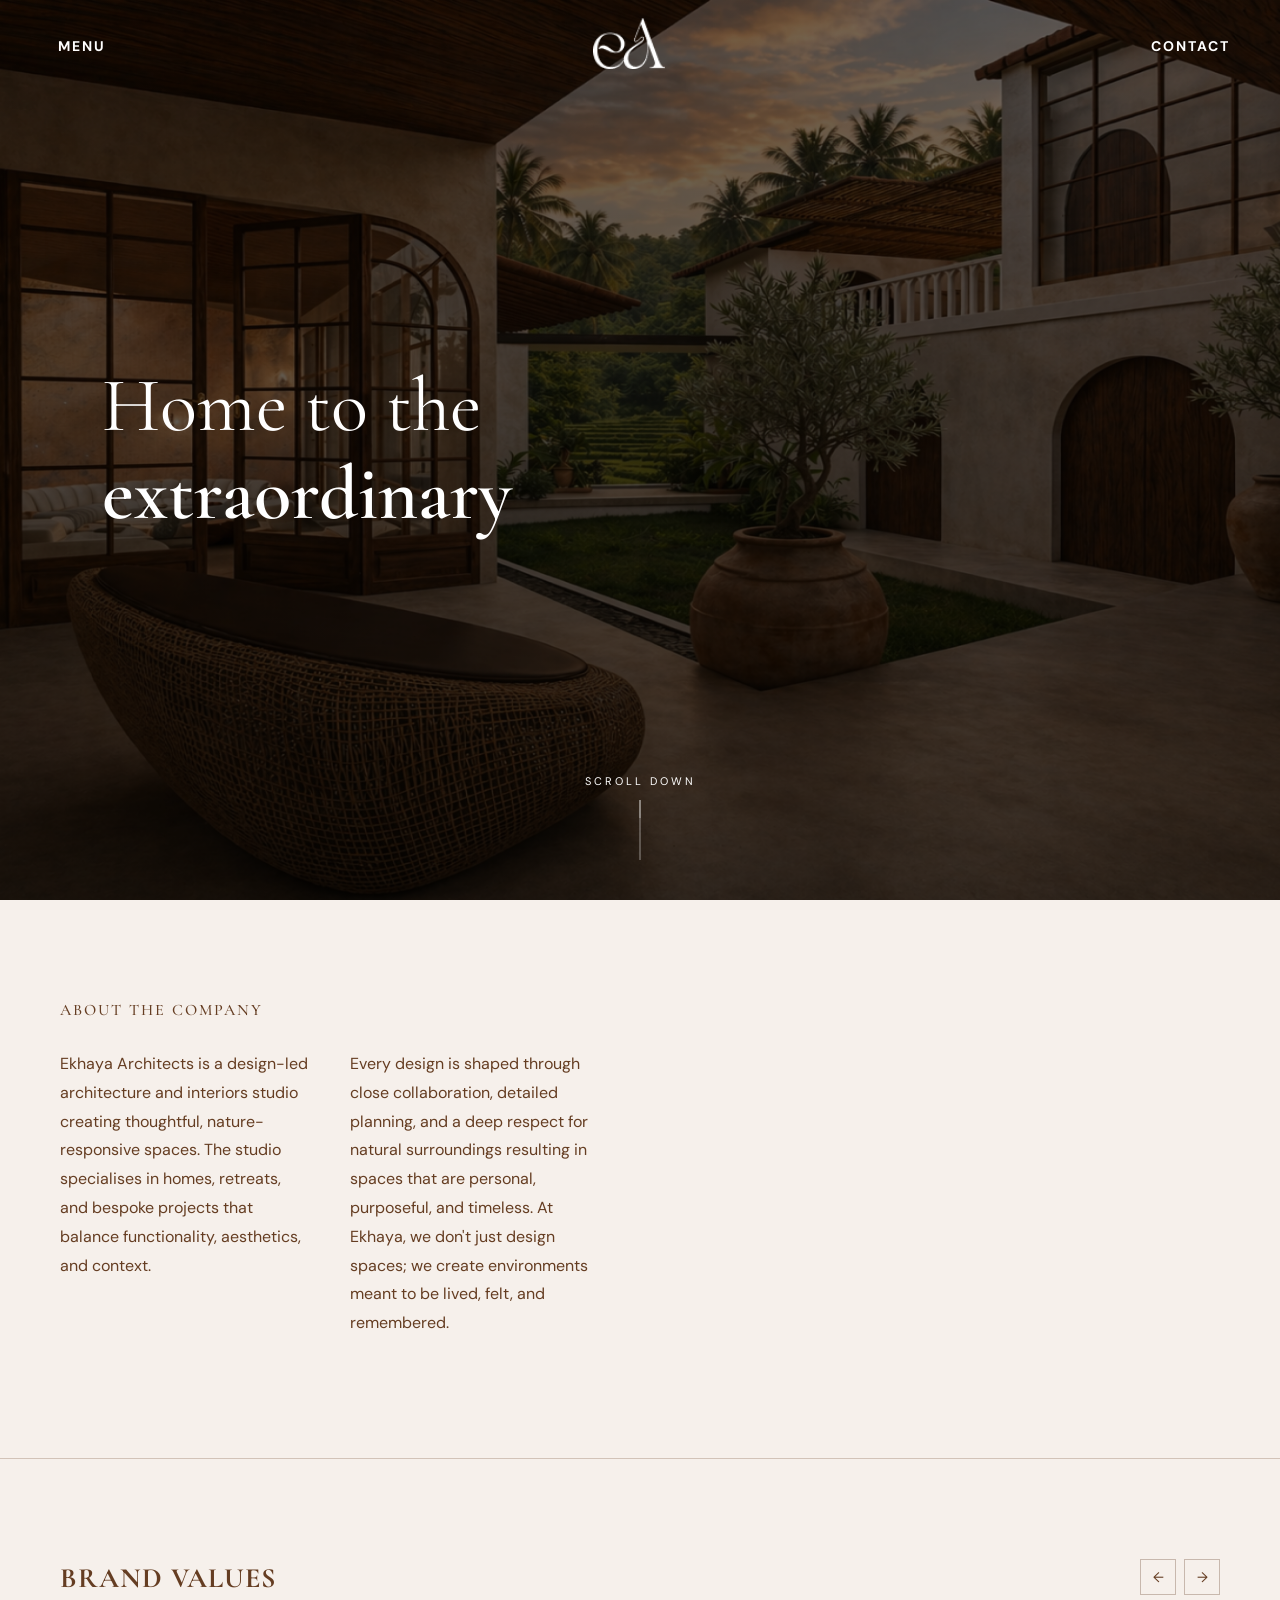
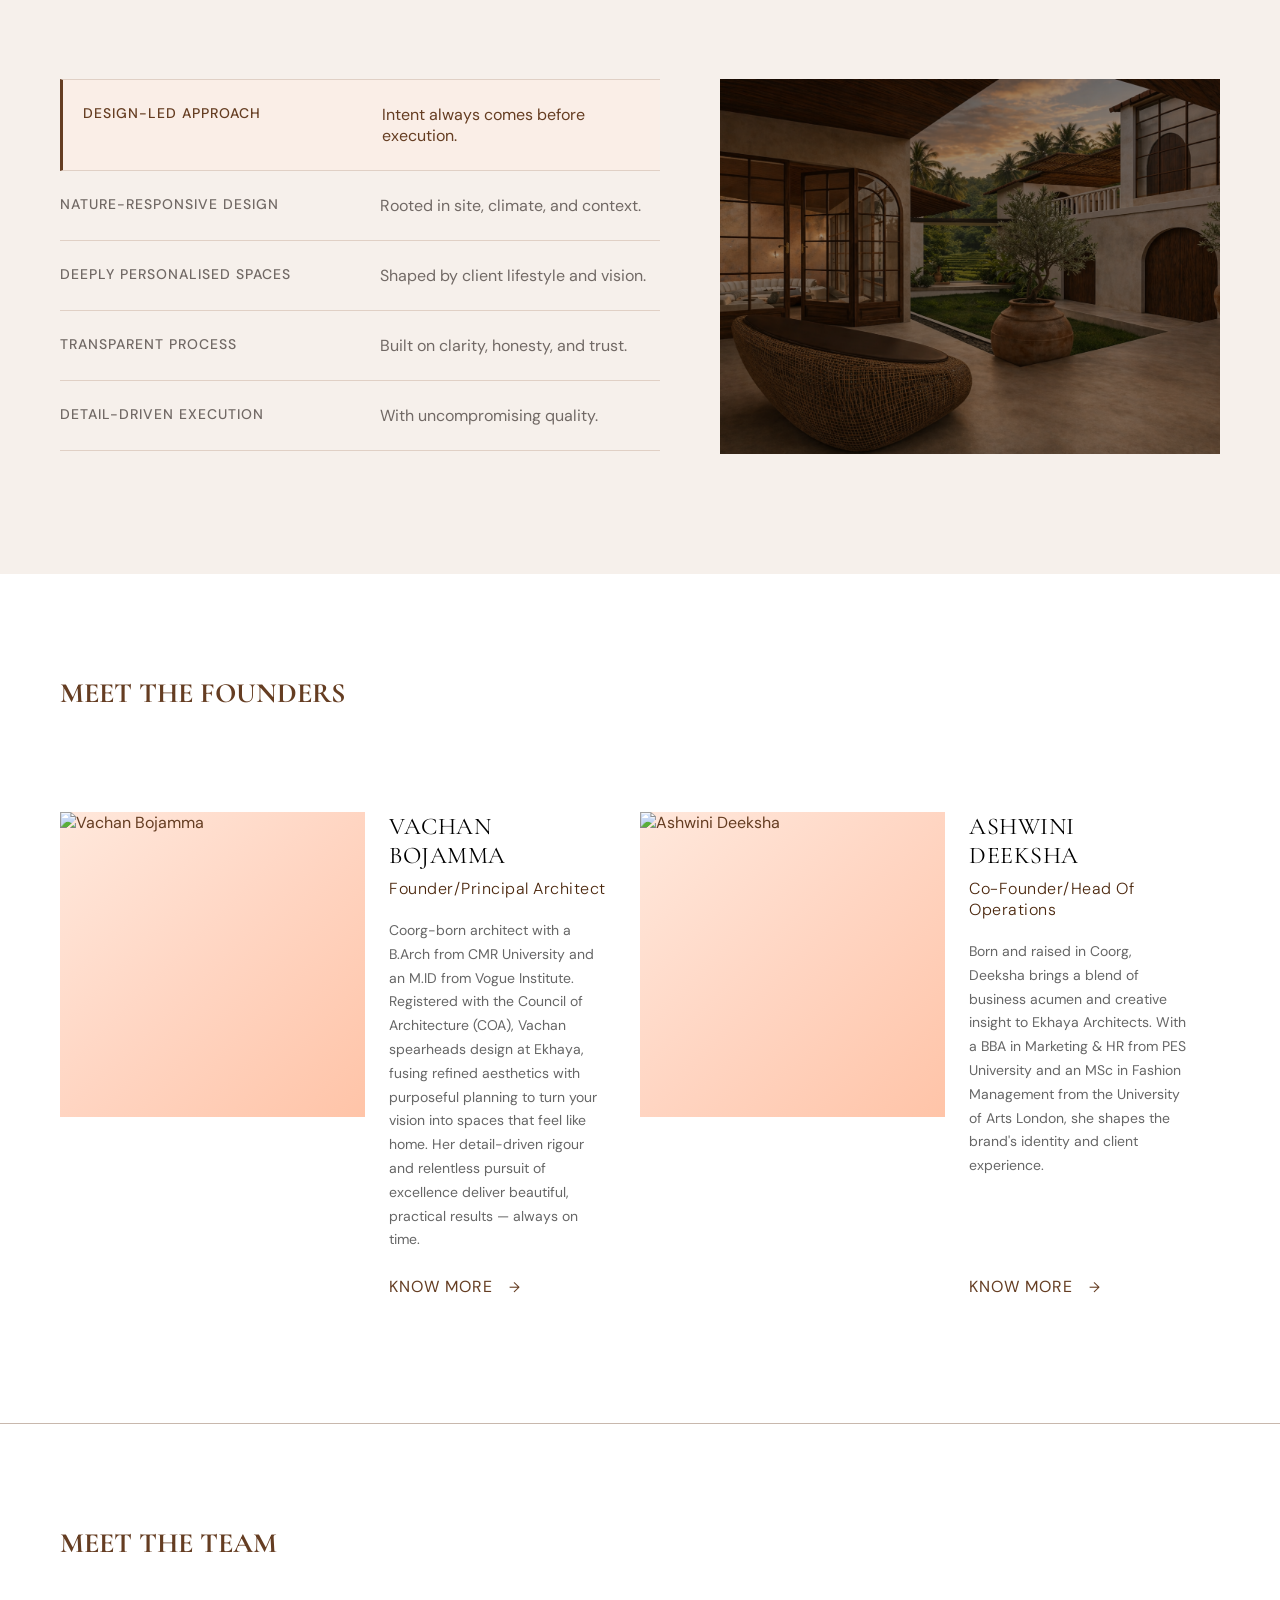
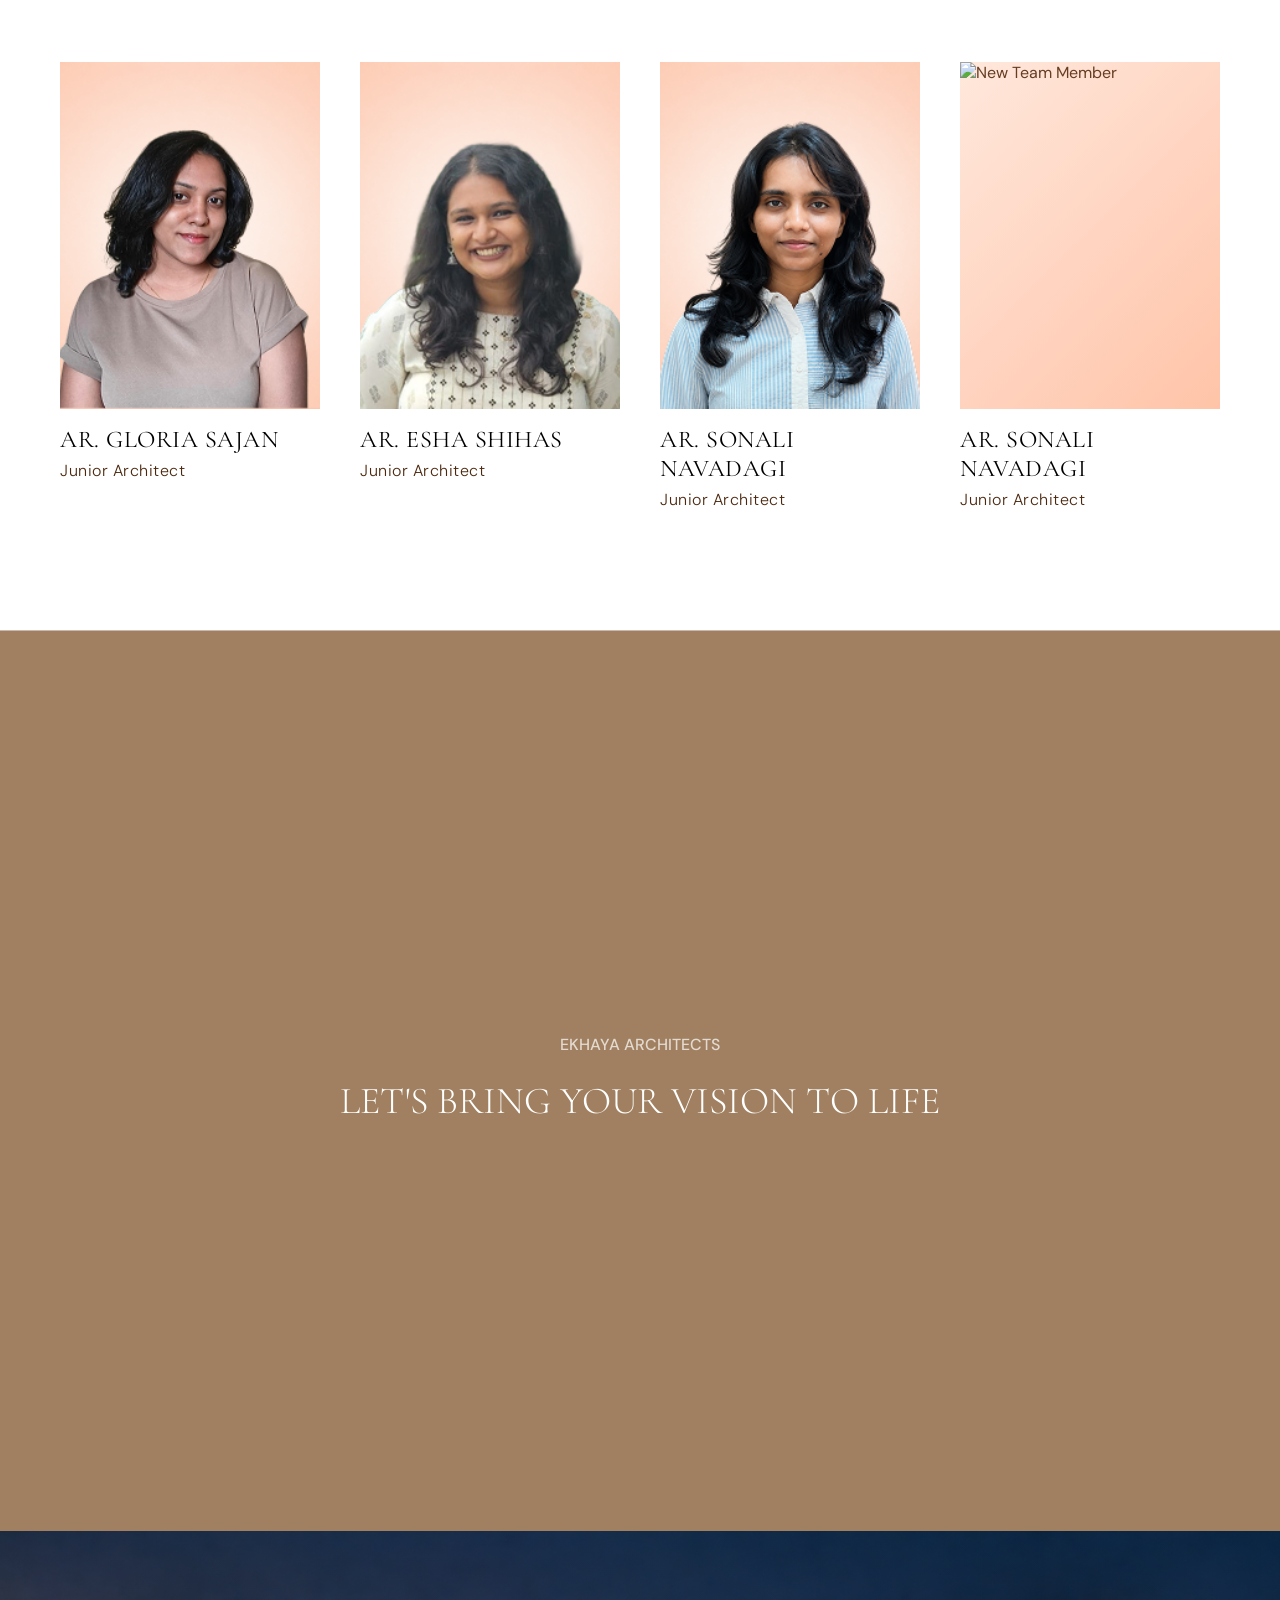
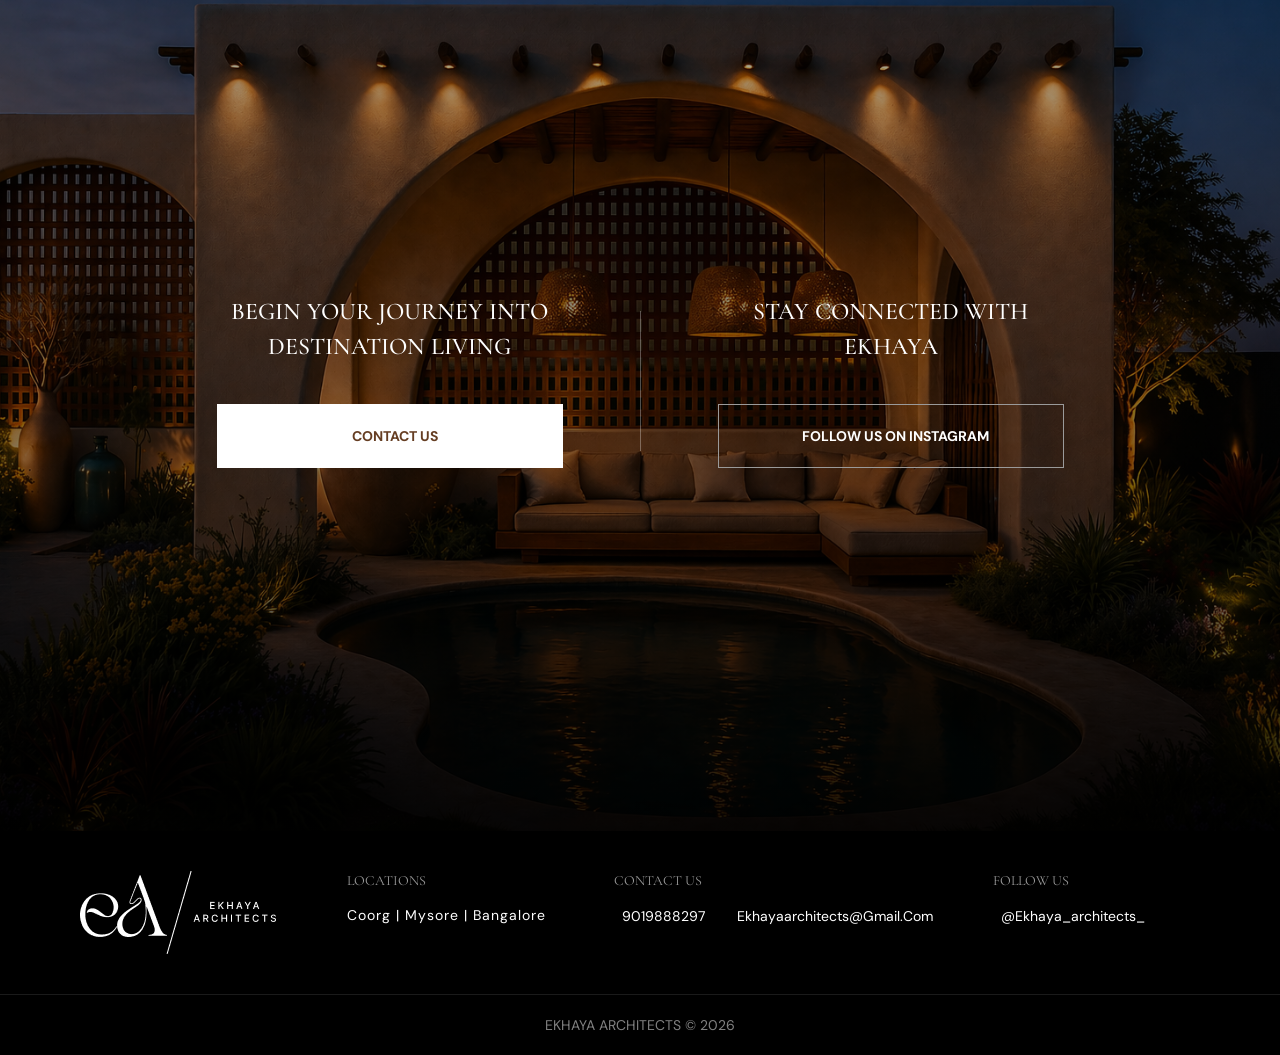
==== about.html @ 720be9b8 "QA fixes" ====
<!DOCTYPE html>
<html lang="en">
<head>
    <meta charset="UTF-8">
    <meta name="viewport" content="width=device-width, initial-scale=1.0">
    <title>About - Ekhaya Architects</title>
    <link rel="icon" type="image/x-icon" href="./images/favicon.ico">
    <link rel="stylesheet" href="./css/style.css">
    <link rel="stylesheet" href="./css/about.css">
    <link href="https://fonts.googleapis.com/css2?family=Cormorant+Garamond:wght@300;400;500;600&family=Inter:wght@300;400;500&display=swap" rel="stylesheet">
    <link rel="stylesheet" href="https://cdn.jsdelivr.net/npm/@phosphor-icons/web@2.1.1/src/light/style.css"/>
    <link rel="stylesheet" type="text/css" href="https://cdn.jsdelivr.net/npm/@phosphor-icons/web@2.1.1/src/regular/style.css"/>
    <link rel="stylesheet" type="text/css" href="https://cdn.jsdelivr.net/npm/@phosphor-icons/web@2.1.1/src/fill/style.css"/>
    <script src="https://cdnjs.cloudflare.com/ajax/libs/gsap/3.12.5/gsap.min.js"></script>
    <script src="https://cdnjs.cloudflare.com/ajax/libs/gsap/3.12.5/ScrollTrigger.min.js"></script>
</head>
<body>

    <!-- Navbar -->
    <header class="navbar">
        <button type="button" class="menu-btn">
            <i class="ph ph-list"></i>
            MENU
        </button>
        <a href="./index.html">
        <img src="./images/Logosmall.png" alt="Ekhaya Architects" class="logo" id="navbarLogo">
        </a>
        <button type="button" class="contact-btn">
            <i class="ph ph-envelope-simple contact-icon"></i>
            <span class="contact-text">CONTACT</span>
        </button>
    </header>

    <!-- Menu panel -->
    <aside class="panel panel--menu" id="menuPanel">
        <button type="button" class="panel-close" aria-label="Close menu"><i class="ph ph-x"></i></button>
        <nav>
            <a href="index.html">Home</a>
            <a href="about.html">About</a>
                        <!-- <a href="projects.html">Projects</a> -->
            <a href="services.html">Services</a> 
            <!-- <a href="index.html#contact">Contact</a> -->
        </nav>
        <div class="menu-footer">
            <p class="menu-social">FOLLOW US ON INSTAGRAM @Ekhaya_architects_</p>
            <p class="menu-tagline">Design That Defines</p>
        </div>
    </aside>
    <!-- Section 1: Hero -->
    <section id="hero" class="hero">
        <img src="./images/bg.png" alt="" class="hero-image">
        <div class="overlay"></div>
        <div class="hero-content">
            <h1 class="hero-title">Home to the </h1>
            <p class="hero-title" style="font-weight: 600;">extraordinary</p>
        </div>
        <div class="scroll-down">
            <span>SCROLL DOWN</span> 
            <div class="scroll-line"></div>
        </div>
    </section>

    <!-- Section 4: About the Company --> 
    <section class="about-company-section">
        <div class="about-company-container">
            <div class="about-company-text">
                <span class="about-company-label">ABOUT THE COMPANY</span>
                <div class="about-company-columns">
                    <p>Ekhaya Architects is a design-led architecture and interiors studio creating thoughtful, nature-responsive spaces. The studio specialises in homes, retreats, and bespoke projects that balance functionality, aesthetics, and context.</p>
                    <p>Every design is shaped through close collaboration, detailed planning, and a deep respect for natural surroundings resulting in spaces that are personal, purposeful, and timeless. At Ekhaya, we don't just design spaces; we create environments meant to be lived, felt, and remembered.</p>
                </div>
            </div>
            <div class="about-company-video">
                <video autoplay loop muted playsinline>
                    <source src="./images/EA WORK DAY.mp4" type="video/mp4">
                </video>
            </div>
        </div>
    </section>
    <!-- Section 2: Brand Values -->
    <section class="brand-values-section">
        <div class="brand-values-container">
            <div class="brand-values-header">
            <h2 class="brand-values-title">
                BRAND VALUES
            </h2>
                <div class="values-nav-arrows">
                    <button class="values-prev" aria-label="Previous value">&#8592;</button>
                    <button class="values-next" aria-label="Next value">&#8594;</button>
                </div>
            </div>
            <div class="brand-values-content">
                <div class="values-list">
                    <div class="value-item active" data-index="0">
                        <span class="value-name">DESIGN-LED APPROACH</span>
                        <span class="value-desc">Intent always comes before execution.</span>
                    </div>
                    <div class="value-item" data-index="1">
                        <span class="value-name">NATURE-RESPONSIVE DESIGN</span>
                        <span class="value-desc">Rooted in site, climate, and context.</span>
                    </div>
                    <div class="value-item" data-index="2">
                        <span class="value-name">DEEPLY PERSONALISED SPACES</span>
                        <span class="value-desc">Shaped by client lifestyle and vision.</span>
                    </div>
                    <div class="value-item" data-index="3">
                        <span class="value-name">TRANSPARENT PROCESS</span>
                        <span class="value-desc">Built on clarity, honesty, and trust.</span>
                    </div>
                    <div class="value-item" data-index="4">
                        <span class="value-name">DETAIL-DRIVEN EXECUTION</span>
                        <span class="value-desc">With uncompromising quality.</span>
                    </div>
                </div>
                <div class="values-image">
                    <img src="./images/bg.png" alt="Brand Value" class="active" data-index="0">
                    <img src="./images/river.png" alt="Brand Value" data-index="1">
                    <img src="./images/hatti.png" alt="Brand Value" data-index="2">
                    <img src="./images/suvai.png" alt="Brand Value" data-index="3">
                    <img src="./images/ginger.png" alt="Brand Value" data-index="4">
                </div>
            </div>
            <!-- Mobile Value Display -->
            <div class="values-mobile-display">
                <div class="values-mobile-text">
                    <h3 class="values-mobile-name">DESIGN-LED APPROACH</h3>
                    <p class="values-mobile-desc">Intent always comes before execution.</p>
                </div>
                <div class="values-mobile-controls">
                    <span class="values-counter">(1/5)</span>
                    <div class="values-progress">
                        <div class="values-progress-bar"></div>
                    </div>
                </div>
            </div>
        </div>
    </section>

    <!-- Section 3: Meet the Founders -->
    <section class="team-section-new team-section-founders">
        <div class="team-container-new">
            <div class="team-header-new">
                <h2 class="team-title-new">MEET THE FOUNDERS</h2>
                <div class="team-nav-arrows">
                    <button class="team-arrow founders-prev" aria-label="Previous founder">&#8592;</button>
                    <button class="team-arrow founders-next" aria-label="Next founder">&#8594;</button>
                </div>
            </div>

            <div class="team-slider-container founders-slider-container">
                <div class="team-slider-new founders-slider" id="foundersSlider">
                    <!-- Founders: Vachan Bojamma -->
                    <div class="team-card founder-card" data-index="0">
                        <div class="team-card-image">
                            <img src="./images/founder.png" alt="Vachan Bojamma">
                        </div>
                        <div class="team-card-info">
                            <h3 class="team-card-name">VACHAN BOJAMMA</h3>
                            <p class="team-card-role">Founder/Principal Architect</p>
                            <p class="team-card-bio">Coorg-born architect with a B.Arch from CMR University and an M.ID from Vogue Institute. Registered with the Council of Architecture (COA), Vachan spearheads design at Ekhaya, fusing refined aesthetics with purposeful planning to turn your vision into spaces that feel like home. Her detail-driven rigour and relentless pursuit of excellence deliver beautiful, practical results — always on time.</p>
                            <a class="team-card-link" role="button" tabindex="0">KNOW MORE <span class="link-arrow">&#8594;</span></a>
                        </div>
                    </div>
                    <!-- Founders: Ashwini Deeksha -->
                    <div class="team-card founder-card" data-index="1">
                        <div class="team-card-image">
                            <img src="./images/cofounder.png" alt="Ashwini Deeksha">
                        </div>
                        <div class="team-card-info">
                            <h3 class="team-card-name">ASHWINI DEEKSHA</h3>
                            <p class="team-card-role">Co-Founder/Head Of Operations</p>
                            <p class="team-card-bio">Born and raised in Coorg, Deeksha brings a blend of business acumen and creative insight to Ekhaya Architects. With a BBA in Marketing & HR from PES University and an MSc in Fashion Management from the University of Arts London, she shapes the brand's identity and client experience.</p>
                            <a class="team-card-link" role="button" tabindex="0">KNOW MORE <span class="link-arrow">&#8594;</span></a>
                        </div>
                    </div>
                </div>
            </div>
            <!-- Mobile Founders Controls -->
            <div class="team-mobile-controls-wrapper founders-mobile-controls">
                <span class="team-mobile-counter founders-counter">(1/2)</span>
                <div class="team-mobile-progress founders-progress">
                    <div class="team-mobile-progress-bar founders-progress-bar"></div>
                </div>
            </div>
        </div>
    </section>

    <!-- Section 4: Meet the Team -->
    <section class="team-section-new team-section-members">
        <div class="team-container-new">
            <div class="team-header-new">
                <h2 class="team-title-new">MEET THE TEAM</h2>
                <div class="team-nav-arrows">
                    <button class="team-arrow team-prev swiper-button-next" aria-label="Previous team member">&#8592;</button>
                    <button class="team-arrow team-next swiper-button-next" aria-label="Next team member">&#8594;</button>
                </div>
            </div>
            <div class="team-slider-container">
                <div class="team-grid-members" id="teamMembersGrid">
                    <!-- Team Member 1: Gloria -->
                    <div class="team-card member-card" data-index="2">
                        <div class="team-card-image">
                            <img src="./images/team1.png" alt="Gloria Sajan">
                        </div>
                        <div class="team-card-info">
                            <h3 class="team-card-name">AR. GLORIA SAJAN</h3>
                            <p class="team-card-role">Junior Architect</p>
                        </div>
                    </div>
                    <!-- Team Member 2: Esha -->
                    <div class="team-card member-card swiper-slide" data-index="3">
                        <div class="team-card-image">
                            <img src="./images/team2.png" alt="Esha Shihas">
                        </div>
                        <div class="team-card-info">
                            <h3 class="team-card-name">AR. ESHA SHIHAS</h3>
                            <p class="team-card-role">Junior Architect</p>
                        </div>
                    </div>
                    <!-- Team Member 3: Sonali -->
                    <div class="team-card member-card swiper-slide" data-index="4">
                        <div class="team-card-image">
                            <img src="./images/team3.png" alt="Sonali Navadagi">
                        </div>
                        <div class="team-card-info">
                            <h3 class="team-card-name">AR. SONALI NAVADAGI</h3>
                            <p class="team-card-role">Junior Architect</p>
                        </div>
                    </div>
                    <!-- Team Member 4: New Member -->
                    <div class="team-card member-card swiper-slide" data-index="5">
                        <div class="team-card-image">
                            <img src="./images/team.png" alt="New Team Member">
                        </div>
                        <div class="team-card-info">
                            <h3 class="team-card-name">AR. SONALI NAVADAGI</h3>
                            <p class="team-card-role">Junior Architect</p>
                        </div>
                    </div>
                </div>
            </div>
            <!-- Mobile Team Controls -->
            <div class="team-mobile-controls-wrapper team-mobile-controls">
                <span class="team-mobile-counter team-counter">(1/4)</span>
                <div class="team-mobile-progress team-progress">
                    <div class="team-mobile-progress-bar team-progress-bar"></div>
                </div>
            </div>
        </div>
    </section>

        <!-- Section 6: CTA Section -->
    <div class="cta-wrap" data-scroll-section style="background-color: rgb(160, 128, 96)">
        <section id="cta" class="cta-section" data-scroll data-scroll-speed="2">
            <div class="cta-container">
                <span class="cta-label">EKHAYA ARCHITECTS</span>
                <h2 class="cta-title">Let's Bring Your Vision to Life</h2>
            </div>
        </section>
    </div>
    <!-- Section 7: Footer / Contact -->
    <section id="contact" class="footer-section">
        <div class="footer-hero">
            <img src="./images/footerbg.png" alt="" class="footer-bg">
            <div class="footer-overlay"></div>
            <div class="footer-content">
                <div class="footer-cta-left">
                    <p>BEGIN YOUR JOURNEY INTO DESTINATION LIVING</p>
                    <button class="footer-btn footer-btn--light contact-trigger"><i class="ph ph-phone"></i>CONTACT US</button>
                </div>
                <div class="footer-separator"></div>
                <div class="footer-cta-right">
                    <p>STAY CONNECTED WITH <br>EKHAYA</p>
                    <a href="https://instagram.com" target="_blank" class="footer-btn footer-btn--outline">
                    <i class="ph ph-instagram-logo"></i> FOLLOW US ON INSTAGRAM
                    </a>
                </div>
            </div>
        </div>
        <div class="footer-info">
            <div class="footer-logo">
                <img src="./images/footer-logo.png" alt="Ekhaya Architects">
            </div>
            <div class="footer-locations">
                <span class="footer-label">LOCATIONS</span>
                <p>Coorg | Mysore | Bangalore</p>
            </div>
            <div class="footer-contact">
                <span class="footer-label">CONTACT US</span>
                <div class="contact-details">
                    <p><i class="ph ph-phone"></i> 9019888297</p>
                    <p><i class="ph ph-mailbox"></i> Ekhayaarchitects@Gmail.Com</p>
                </div>
            </div>
            <div class="footer-social">
                <span class="footer-label">FOLLOW US</span>
                <a href="https://instagram.com" target="_blank"><i class="ph ph-instagram-logo"></i>@Ekhaya_architects_</a>
            </div>
        </div>
        <div class="footer-bottom">
            <p>EKHAYA ARCHITECTS © 2026</p>
        </div>
    </section>

    <!-- Back to Top Button -->
    <button id="backToTop" class="back-to-top" aria-label="Back to top">
        <svg width="20" height="20" viewBox="0 0 24 24" fill="none" stroke="currentColor" stroke-width="2">
            <path d="M18 15l-6-6-6 6"/>
        </svg>
    </button>

    <!-- Team Detail Panel -->
    <aside class="panel panel--team" id="teamPanel">
        <div class="team-detail-header">
            <h2>TEAM PROFILE</h2>
            <button type="button" class="panel-close" aria-label="Close team panel"><i class="ph ph-x"></i></button>
        </div>
        <div class="team-detail-content">
            <div class="team-detail-image">
                <img src="" alt="" id="teamDetailImage">
            </div>
            <div class="team-detail-info">
                <h3 class="team-detail-name" id="teamDetailName"></h3>
                <p class="team-detail-role" id="teamDetailRole"></p>
                <div class="team-detail-bio" id="teamDetailBio"></div>
            </div>
        </div>
    </aside>

    <!-- Contact panel -->
    <aside class="panel panel--contact" id="contactPanel">
        <div class="contact-header">
            <h2>LET'S TALK?</h2>
            <button type="button" class="panel-close" aria-label="Close contact form"><i class="ph ph-x"></i></button>
        </div>

        <a href="https://wa.me/919018888297" class="btn btn--whatsapp" target="_blank" rel="noopener noreferrer">
            <svg width="20" height="20" viewBox="0 0 24 24" fill="currentColor" aria-hidden="true">
                <path d="M17.472 14.382c-.297-.149-1.758-.867-2.03-.967-.273-.099-.471-.148-.67.15-.197.297-.767.966-.94 1.164-.173.199-.347.223-.644.075-.297-.15-1.255-.463-2.39-1.475-.883-.788-1.48-1.761-1.653-2.059-.173-.297-.018-.458.13-.606.134-.133.298-.347.446-.52.149-.174.198-.298.298-.497.099-.198.05-.371-.025-.52-.075-.149-.669-1.612-.916-2.207-.242-.579-.487-.5-.669-.51-.173-.008-.371-.01-.57-.01-.198 0-.52.074-.792.372-.272.297-1.04 1.016-1.04 2.479 0 1.462 1.065 2.875 1.213 3.074.149.198 2.096 3.2 5.077 4.487.709.306 1.262.489 1.694.625.712.227 1.36.195 1.871.118.571-.085 1.758-.719 2.006-1.413.248-.694.248-1.289.173-1.413-.074-.124-.272-.198-.57-.347m-5.421 7.403h-.004a9.87 9.87 0 01-5.031-1.378l-.361-.214-3.741.982.998-3.648-.235-.374a9.86 9.86 0 01-1.51-5.26c.001-5.45 4.436-9.884 9.888-9.884 2.64 0 5.122 1.03 6.988 2.898a9.825 9.825 0 012.893 6.994c-.003 5.45-4.435 9.884-9.885 9.884m8.413-18.297A11.815 11.815 0 0012.05 0C5.495 0 .16 5.335.157 11.892c0 2.096.547 4.142 1.588 5.945L.057 24l6.305-1.654a11.882 11.882 0 005.683 1.448h.005c6.554 0 11.89-5.335 11.893-11.893a11.821 11.821 0 00-3.48-8.413z"/>
            </svg>
            CONNECT ON WHATSAPP
        </a>

        <div class="or-divider"><span>or</span></div>

        <form id="contactForm">
            <div class="form-row form-row--2">
                <div class="form-field">
                    <label for="name">NAME<span class="required">*</span></label>
                    <input type="text" id="name" name="name" placeholder="JYOTSANA PANDIT" required>
                </div>
                <div class="form-field">
                    <label for="phone">PHONE<span class="required">*</span></label>
                    <div class="phone-input">
                        <span class="phone-code">+91</span>
                        <input type="tel" id="phone" name="phone" placeholder="ENTER HERE" required>
                    </div>
                    <p class="spam-note">Don't worry we don't spam</p>
                </div>
            </div>

            <div class="form-row form-row--2">
                <div class="form-field">
                    <label for="service">SELECT SERVICE<span class="required">*</span></label>
                    <select id="service" name="service" required>
                        <option value="">SELECT</option>
                        <option value="Interior Design">Interior Design</option>
                        <option value="Exterior Design">Exterior Design</option>
                        <option value="Both">Both</option>
                    </select>
                </div>
                <div class="form-field">
                    <label for="activity">ACTIVITY<span class="required">*</span></label>
                    <select id="activity" name="activity" required>
                        <option value="">SELECT</option>
                        <option value="New">New</option>
                        <option value="Renovation">Renovation</option>
                        <option value="Both">Both</option>
                    </select>
                </div>
            </div>

            <div class="form-field">
                <label for="email">EMAIL</label>
                <input type="email" id="email" name="email" placeholder="ENTER HERE">
            </div>

            <div class="form-field">
                <label for="comment">COMMENT <span class="optional">(OPTIONAL)</span></label>
                <textarea id="comment" name="comment" placeholder="ENTER HERE" rows="4"></textarea>
            </div>

            <button type="submit" class="btn btn--submit">
                SEND REQUEST <span aria-hidden="true">→</span>
            </button>
        </form>

        <div class="privacy-notice">
            <svg width="16" height="16" viewBox="0 0 24 24" fill="none" stroke="currentColor" stroke-width="2" aria-hidden="true">
                <rect x="3" y="11" width="18" height="11" rx="2" ry="2"/>
                <path d="M7 11V7a5 5 0 0 1 10 0v4"/>
            </svg>
            <div>
                <strong>YOUR PRIVACY MATTERS</strong>
                <p>The Information You Share Will Only Be Used To Respond To Your Inquiry And Understand Your Project Requirements.</p>
            </div>
        </div>
    </aside>

    <script src="./js/main.js"></script>
    <script src="./js/about.js"></script>
    <script src="https://cdn.jsdelivr.net/npm/swiper@11/swiper-bundle.min.js"></script>
</body>
</html>
---- css/style.css ----
/* =============================================
   Variables
   ============================================= */
:root {
    --color-bg: #f6f0eb;
    --color-bg-alt: #f0e6de;
    --color-contact-bg: #fdf0e9;
    --color-brown: #653d22;
    --color-brown-dark: #653d22;
    --color-brown-muted: #9a8578;
    --color-brown-light: #4B270D;
    --color-text-muted: #716965;
    --color-text-soft: #653d22;
    --color-border: #c8b8ad;
    --color-border-light: #e0d0c5;
    --color-accent: #c45c3a;
    --color-white: #fff;
    --color-cta-bg: #a08060;

    --font-serif: 'Cormorant Garamond', serif;
    --font-sans: 'DM Sans', sans-serif;

    --panel-width-menu: 325px;
    --panel-width-contact: 640px;
    --panel-z: 1000;
    --transition-panel: 0.7s cubic-bezier(0.16, 1, 0.3, 1);
    --transition-smooth: 0.6s cubic-bezier(0.16, 1, 0.3, 1);
}

/* =============================================
   Base
   ============================================= */
*,
*::before,
*::after {
    margin: 0;
    padding: 0;
    box-sizing: border-box;
}

html {
    scroll-behavior: smooth;
}

body {
    background: var(--color-bg);
    overflow-x: hidden;
    font-family: var(--font-sans);
    color: var(--color-brown);
}

button {
    font: inherit;
    background: none;
    border: none;
    cursor: pointer;
}

a {
    text-decoration: none;
    color: inherit;
}

/* =============================================
   Loader
   ============================================= */
#loader {
    position: fixed;
    inset: 0;
    z-index: 9999;
    display: flex;
    justify-content: center;
    align-items: center;
    background: var(--color-bg);
    transition: opacity 0.5s ease;
}

.logo-main {
    width: auto;
    width: clamp(140px, 24vw, 320px);
    height: auto;
}

.loader-counter {
    position: absolute;
    left: 50%;
    font-size: clamp(14px, 2vw, 22px);
    bottom: clamp(20px, 4vw, 40px);
    letter-spacing: 1px;
    transform: translateX(-50%);
    font-family: var(--font-sans);
    color: var(--color-brown);
}
@media (min-width:1600px){

    .logo-main{
        max-width:380px;
    }

    .loader-counter{
        font-size:24px;
        bottom:50px;
    }

}


/* ==========================
   Laptop
========================== */

@media (max-width:1200px){

    .logo-main{
        width:28vw;
        max-width:280px;
    }

    .loader-counter{
        font-size:20px;
        bottom:35px;
    }

}


/* ==========================
   Tablet
========================== */

@media (max-width:992px){

    .logo-main{
        width:34vw;
        max-width:240px;
    }

    .loader-counter{
        font-size:18px;
        bottom:30px;
    }

}


/* ==========================
   Mobile Landscape
========================== */

@media (max-width:768px){

    .logo-main{
        width:42vw;
        max-width:200px;
        min-width:140px;
    }

    .loader-counter{
        font-size:17px;
        bottom:28px;
    }

}


/* ==========================
   Mobile Portrait
========================== */

@media (max-width:576px){

    .logo-main{
        width:52vw;
        max-width:180px;
        min-width:120px;
    }

    .loader-counter{
        font-size:16px;
        bottom:24px;
    }

}


/* ==========================
   Small Phones
========================== */

@media (max-width:380px){

    .logo-main{
        width:60vw;
        max-width:160px;
    }

    .loader-counter{
        font-size:14px;
        bottom:20px;
        letter-spacing:1px;
    }

}
/* =============================================
   Navbar
   ============================================= */
.navbar {
    position: fixed;
    top: 0;
    left: 0;
    z-index: 100;
    width: 100%;
    padding: 25px 60px;
    display: flex;
    justify-content: space-between;
    align-items: center;
    transition: all 0.4s ease;
}

/* Navbar height variable for section calculations */
:root {
    --navbar-height: 80px;
}

.navbar.scrolled {
    background: rgba(246, 240, 235, 0.95);
    backdrop-filter: blur(10px);
    -webkit-backdrop-filter: blur(10px);
    padding: 15px 60px;
    box-shadow: 0 2px 20px rgba(0, 0, 0, 0.05);
}

.navbar.scrolled .menu-btn,
.navbar.scrolled .contact-btn {
    color: var(--color-brown);
}

/* Improved button touch targets for mobile */
.menu-btn:active,
.contact-btn:active {
    transform: scale(0.95);
    transition: transform 0.1s ease;
}

.menu-btn,
.contact-btn {
    color: var(--color-white);
    font-size: 14px;
    letter-spacing: 2px;
    white-space: nowrap;
    line-height: 100%;
    letter-spacing: 10.6%;
    transition: color 0.3s ease;
    font-weight: 700;
    display: flex;
    align-items: center;
    gap: 8px;
}

.menu-icon,
.contact-icon {
    display: none;
    font-size: 20px;
    vertical-align: middle;
}

.logo {
    width: 80px;
    max-width: 22vw;
    height: auto;
    transition: transform 0.3s ease;
}

.logo:hover {
    transform: scale(1.05);
}

/* ==========================================================
   Laptop (1400px)
========================================================== */

@media (max-width:1400px){

    .navbar{
        padding:18px 50px;
    }

    .navbar.scrolled{
        padding:15px 50px;
    }

    .logo{
        width:72px;
    }
}

/* ==========================================================
   Small Laptop (1200px)
========================================================== */

@media (max-width:1200px){

    .navbar{
        padding:18px 40px;
    }

    .navbar.scrolled{
        padding:14px 40px;
    }

    .menu-btn,
    .contact-btn{
        font-size:13px;
        letter-spacing:1.5px;
    }

    .logo{
        width:68px;
    }

}

/* ==========================================================
   Tablet
========================================================== */

@media (max-width:992px){

    :root{
        --navbar-height:70px;
    }

    .navbar{
        padding:16px 28px;
    }

    .navbar.scrolled{
        padding:12px 28px;
    }

    .menu-btn,
    .contact-btn{
        font-size:12px;
        letter-spacing:1px;
    }

    .logo{
        width:60px;
    }

}

/* ==========================================================
   Mobile
========================================================== */

@media (max-width:767px){

    :root{
        --navbar-height:60px;
    }

    .navbar{
        padding:16px 20px;
        background: transparent;
        width: 100%;
        left: 0;
        right: 0;
        display: flex;
        justify-content: space-between;
        align-items: center;
    }

    .navbar.scrolled{
        padding:16px 20px;
        background: rgba(255, 255, 255, 0.98) !important;
        backdrop-filter: blur(10px);
        -webkit-backdrop-filter: blur(10px);
        box-shadow: 0 2px 20px rgba(0, 0, 0, 0.08);
    }

    .navbar.scrolled .menu-btn,
    .navbar.scrolled .contact-btn{
        color: var(--color-brown);
    }

    .menu-btn,
    .contact-btn{
        font-size:12px;
        letter-spacing:2px;
        font-weight: 500;
        gap: 8px;
        text-transform: uppercase;
        display: flex;
        align-items: center;
        padding: 8px;
    }

    /* Show hamburger icon on mobile */
    .menu-icon {
        display: inline-block;
        font-size: 20px;
    }

    .logo{
        width:48px;
        max-width: 48px;
        flex-shrink: 0;
    }

    /* Hero mobile styles */
    .hero {
        height: 100vh;
        height: 100dvh;
        min-height: 100vh;
        min-height: 100dvh;
    }

    .hero-content {
        position: absolute;
        left: 8%;
        top: 50%;
        transform: translateY(-50%);
        text-align: left;
        padding: 0;
        width: 84%;
        max-width: none;
        display: flex;
        flex-direction: column;
        align-items: flex-start;
        justify-content: center;
    }

    .hero-title {
        font-size: clamp(2rem, 9vw, 3rem);
        color: var(--color-white);
        line-height: 1.15;
        margin-bottom: 16px;
        text-align: left;
        width: 100%;
        font-family: var(--font-serif);
        font-weight: 400;
        letter-spacing: 0;
    }

    .hero-subtitle {
        font-size: clamp(13px, 3.5vw, 15px);
        color: var(--color-white);
        opacity: 0.9;
        display: block;
        text-align: left;
        width: 100%;
        letter-spacing: 1px;
    }

    .hero-where {
        display: inline;
        text-align: left;
    }

    .hero-rotating-container {
        height: 1.3em;
        display: inline-block;
        vertical-align: bottom;
    }

    .scroll-down {
        display: flex;
        bottom: 32px;
    }

    .scroll-down span {
        font-size: 10px;
        letter-spacing: 3px;
    }

    .scroll-line {
        height: 40px;
    }

}

/* ==========================================================
   Small Mobile
========================================================== */

@media (max-width:576px){

    :root{
        --navbar-height:60px;
    }

    .navbar{
        padding:12px 16px;
    }

    .navbar.scrolled{
        padding:10px 16px;
    }

    .menu-btn,
    .contact-btn{
        font-size:10px;
        letter-spacing:.8px;
    }

    .logo{
        width:46px;
    }

}

/* ==========================================================
   Extra Small Devices
========================================================== */

@media (max-width:480px){

    .navbar{
        padding:12px 16px;
    }

    .navbar.scrolled{
        padding:10px 16px;
    }

    .menu-btn,
    .contact-btn{
        font-size: 12px;
        letter-spacing: 1px;
        gap: 4px;
    }

    .logo{
        width: 40px;
    }

}

@media (max-width:400px){

    .navbar{
        padding:10px 12px;
    }

    .navbar.scrolled{
        padding:8px 12px;
    }

    .menu-btn,
    .contact-btn{
        font-size: 10px;
        letter-spacing: 0.5px;
        gap: 4px;
    }

    .logo{
        width: 36px;
    }

}

/* Show icons only on very small screens */
@media (max-width:360px){
    .menu-text,
    .contact-text {
        display: none;
    }

    .menu-icon,
    .contact-icon {
        display: inline-block;
        font-size: 22px;
    }

    .menu-btn,
    .contact-btn {
        padding: 8px;
    }
}
/* =============================================
   Hero Section
   ============================================= */
.hero {
    position: relative;
    height: 100vh;
    height: 100dvh;
    min-height: 600px;
    overflow: hidden;
}

/* Ensure scroll targets account for fixed navbar */
html {
    scroll-padding-top: calc(var(--navbar-height) + 20px);
    scroll-behavior: smooth;
}

.hero-image {
    width: 100%;
    height: 100%;
    object-fit: cover;
    transform: scale(1.1);
}

.overlay {
    position: absolute;
    inset: 0;
    background: linear-gradient(rgba(0, 0, 0, 0.25), rgba(0, 0, 0, 0.55));
}

.hero-content {
    position: absolute;
    top: 50%;
    left: 8%;
    z-index: 2;
    transform: translateY(-50%);
}

.hero-title {
    color: var(--color-white);
    font-family: var(--font-serif);
    font-size: clamp(3rem, 6vw, 6rem);
    font-weight: 400;
    letter-spacing: 0%;
    line-height: 115%;
}

.hero-subtitle {
    margin-top: 15px;
    color: var(--color-white);
    font-size: clamp(1rem, 2vw, 1.5rem);
    font-weight: 300;
    opacity: 0.9;
    letter-spacing: 1.6%;
    line-height: 100%;
}

.hero-where {
    display: inline;
}

.hero-rotating-container {
    display: inline-block;
    height: 1.2em;
    overflow: hidden;
    vertical-align: bottom;
    position: relative;
    top: 0.1em;
}

.hero-rotating-wrapper {
    display: flex;
    flex-direction: column;
    align-items: flex-start;
    animation: slot-machine-scroll 6s infinite ease-in-out;
}

.hero-rotating-text {
    display: block;
    height: 1.2em;
    line-height: 1.2em;
    color: var(--color-white);
    font-size: inherit;
    font-weight: inherit;
    letter-spacing: inherit;
    white-space: nowrap;
}

@keyframes slot-machine-scroll {
    0% {
        transform: translateY(0);
    }
    28% {
        transform: translateY(0);
    }
    33% {
        transform: translateY(-1.2em);
    }
    61% {
        transform: translateY(-1.2em);
    }
    66% {
        transform: translateY(-2.4em);
    }
    94% {
        transform: translateY(-2.4em);
    }
    97% {
        transform: translateY(-3.6em);
    }
    100% {
        transform: translateY(-3.6em);
    }
}

.scroll-down {
    position: absolute;
    bottom: 40px;
    left: 50%;
    z-index: 2;
    transform: translateX(-50%);
    display: flex;
    flex-direction: column;
    align-items: center;
    gap: 12px;
    color: var(--color-white);
    font-size: 11px;
    letter-spacing: 3px;
    cursor: pointer;
}

.scroll-line {
    width: 1px;
    height: 60px;
    background: rgba(255, 255, 255, 0.5);
    position: relative;
    overflow: hidden;
}

.scroll-line::after {
    content: '';
    position: absolute;
    top: 0;
    left: 0;
    width: 100%;
    height: 30%;
    background: var(--color-white);
    animation: scrollLine 1.5s ease-in-out infinite;
}

@keyframes scrollLine {
    0% { transform: translateY(-100%); }
    50%, 100% { transform: translateY(250%); }
}

/* =============================================
   About Section
   ============================================= */
.about-section {
    min-height: calc(100vh - var(--navbar-height));
    height: auto;
    padding: 100px 60px 120px;
    background: var(--color-bg);
    position: relative;
    display: flex;
    align-items: center;
    border-bottom: 1px solid var(--color-border);
}

/* Add scroll margin for anchor links */
#about {
    scroll-margin-top: var(--navbar-height);
}

.about-container {
    display: grid;
    grid-template-columns: 1fr 3fr;
    gap: 30px;
    align-items: start;
}

.about-left {
    /* padding-top: 40px; */
}

.section-label {
    display: block;
    font-size: 28px;
    letter-spacing: 0;
    line-height: 136%;
    font-family: var(--font-serif);
    text-transform: uppercase;
    color: var(--color-brown-light);
    margin-bottom: 30px;
    font-weight: 500;
}

.about-text {
    font-size: 18px;
    line-height: 160%;
    letter-spacing: 0;
    color: var(--color-text-soft);
    margin-bottom: 24px;
    font-weight: 300;
}

.about-link {
    display: inline-flex;
    align-items: center;
    gap: 12px;
    margin-top: 20px;
    font-size: 18px;
    line-height: 160%;
    letter-spacing: 0;
    text-transform: uppercase;
    color: var(--color-brown);
    font-weight: 300;
    position: relative;
    transition: color 0.3s ease;
}

.about-link::after {
    content: '';
    position: absolute;
    bottom: -4px;
    left: 0;
    width: 100%;
    height: 1px;
    background: var(--color-brown);
    transform: scaleX(1);
    transform-origin: right;
    transition: transform 0.4s ease;
}

.about-link:hover::after {
    transform: scaleX(0);
    transform-origin: left;
}

.arrow {
    display: inline-block;
    width: 24px;
    height: 1px;
    background: var(--color-brown);
    position: relative;
    transition: width 0.3s ease;
}

.arrow::after {
    content: '';
    position: absolute;
    right: 0;
    top: -3px;
    width: 8px;
    height: 8px;
    border-top: 1px solid var(--color-brown);
    border-right: 1px solid var(--color-brown);
    transform: rotate(45deg);
}

.about-link:hover .arrow {
    width: 32px;
}

.about-right {
    position: relative;
}

/* =============================================
   Portfolio Section - Match Reference
   ============================================= */
.portfolio-section {
    padding: 80px 60px;
    background: var(--color-bg);
    /* border-bottom: 1px solid var(--color-border) */
}

.portfolio-header {
    margin-bottom: 50px;
}

.portfolio-title {
    font-family: var(--font-serif);
    font-size: 28px;
    font-weight: 500;
    letter-spacing: 0;
    line-height: 136%;
    color: var(--color-brown);
    letter-spacing: 1px;
    margin-bottom: 25px;
}

.portfolio-filters {
    display: none;
    gap: 25px;
}

.filter-option {
    display: flex;
    align-items: center;
    gap: 10px;
    cursor: pointer;
    font-size: 13px;
    letter-spacing: 1.5px;
    text-transform: uppercase;
    color: var(--color-brown);
}

.filter-option input {
    display: none;
}

.radio-circle {
    width: 16px;
    height: 16px;
    border: 2px solid var(--color-brown);
    border-radius: 50%;
    display: flex;
    align-items: center;
    justify-content: center;
}

.filter-option input:checked + .radio-circle::after {
    content: '';
    width: 8px;
    height: 8px;
    background: var(--color-brown);
    border-radius: 50%;
}

/* Portfolio Layout - Match Reference Image */
.portfolio-layout {
    display: grid;
    grid-template-columns: 280px 1fr 200px;
    gap: 0;
    align-items: start;
}

.portfolio-carousel {
    display: none;
}

/* Full Width Project List */
.portfolio-list {
    display: flex;
    flex-direction: column;
    grid-column: 1 / -1;
}

.project-row {
    display: grid;
    grid-template-columns: 60px 1fr 1fr 75px;
    align-items: center;
    gap: 20px;
    padding: 0 60px;
    height: 100px;
    border-bottom: 1px solid var(--color-border);
    cursor: pointer;
    transition: background 0.3s ease;
    margin: 0 -60px;
    position: relative;
}

.project-row:hover {
    background: rgba(253, 240, 233, 0.8);
}

.project-num {
    font-family: var(--font-serif);
    font-size: 32px;
    color: var(--color-text-muted);
    min-width: 40px;
    line-height: 100%;
    letter-spacing: 1.8%;
    font-weight: 400;
}

.project-row:hover .project-num {
    color: var(--color-brown);
}

.project-name {
    font-family: var(--font-serif);
    font-size: 26px;
    font-weight: 400;
    line-height: 100%;
    letter-spacing: 1.8%;
    color: var(--color-brown-muted);
    letter-spacing: 2px;
    text-transform: uppercase;
}

.project-row:hover .project-name,
.project-row:hover .project-category,
.project-row:hover .project-year,
.project-row:hover .project-arrow {
    color: var(--color-brown-dark);
}

/* Category and Year stacked */
.project-meta-col {
    display: flex;
    flex-direction: column;
    align-items: flex-end;
    gap: 4px;
}

.project-category {
    font-size: 18px;
    font-weight: 400;
    line-height: 136%;
    letter-spacing: 1.8%;
    text-transform: uppercase;
    color: var(--color-brown-muted);
    text-align: right;
}
.project-row .active .project-category {
    color: var(--color-brown-dark);
   
}

.project-year {
    font-size: 18px;
    font-weight: 400;
    line-height: 136%;
    letter-spacing: 1.8%;
    color: var(--color-brown-muted);
    text-align: right;
}
.project-row .active .project-year:hover {
    color: var(--color-brown-dark);
   
}
.project-arrow {
    font-size: 30px;
    color: var(--color-brown-muted);
    opacity: 0.5;
    transition: opacity 0.3s ease;
    text-align: right;
}

.project-row:hover .project-arrow {
    opacity: 1;
}

/* Center Image Preview - Fixed position in layout */
.portfolio-preview {
    display: block;
    position: fixed;
    left: 50%;
    top: 50%;
    transform: translate(-50%, -50%);
    width: 600px;
    height: 400px;
    overflow: hidden;
    z-index: 2;
    pointer-events: none;
    opacity: 0;
    transition: opacity 0.4s ease;
}

.portfolio-preview.active {
    opacity: 1;
}

.portfolio-preview img {
    width: 100%;
    height: 100%;
    object-fit: cover;
}

/* Hidden floating image */
.portfolio-image-float {
    display: none;
}


#video, #portfolio, #team, #cta, #contact {
    scroll-margin-top: var(--navbar-height);
}

.video-container {
    position: relative;
    width: 100%;
    height: 100%;
}

/* Preview Image with Dark Overlay */
.video-preview {
    position: absolute;
    inset: 0;
    width: 100%;
    height: 100%;
    object-fit: cover;
    z-index: 3;
    transition: opacity 0.8s ease;
    filter: brightness(0.4);
}

.video-overlay {
    position: absolute;
    top: 50%;
    left: 50%;
    transform: translate(-50%, -50%);
    z-index: 4;
    text-align: center;
    pointer-events: none;
    transition: opacity 0.6s ease;
}

.video-label {
    display: block;
    font-size: 11px;
    letter-spacing: 3px;
    text-transform: uppercase;
    color: var(--color-white);
    margin-bottom: 16px;
    opacity: 0.8;
}

.video-title {
    font-family: var(--font-serif);
    font-size: clamp(2rem, 4vw, 3.5rem);
    font-weight: 400;
    color: var(--color-white);
    letter-spacing: 0.1em;
    text-transform: uppercase;
}

.video-player {
    width: 100%;
    height: 100%;
    object-fit: cover;
    opacity: 0;
    transition: opacity 0.8s ease;
}


/* =============================================
   Team Section
   ============================================= */
.team-section {
    padding: 200px 60px;
    background: var(--color-bg);
    min-height: calc(100vh - var(--navbar-height));
    height: auto;
    display: flex;
    align-items: top;
    justify-content: center;
}

.team-container {
    width: 100%;
    display: flex;
    flex-direction: row-reverse;
    justify-content: center;
    align-items: start;
    gap: 234px;
}

.team-video {
    height: 600px;
    width: 100%;
    max-width: 900px;
    aspect-ratio: 9/16;
    overflow: hidden;
}

.team-video video {
    width: 100%;
    height: 100%;
    object-fit: cover;
    object-position: 90% 50%;
}

.team-content {
    text-align: left;
    max-width: 500px;
}

.section-label-small {
    display: block;
    font-size: 16px;
    font-weight: 500;
    line-height: 136%;
    letter-spacing: 11.6%;
    text-transform: uppercase;
    color: var(--color-brown-light);
    margin-bottom: 20px;
}

.team-title {
    font-family: var(--font-serif);
    font-size: 40px;
    font-weight: 500;
    line-height: 136%;
    letter-spacing: 0;
    text-transform: uppercase;
    color: var(--color-brown);
}

.team-image {
    overflow: hidden;
}

.team-image img {
    width: 100%;
    height: 400px;
    object-fit: cover;
    transition: transform 0.8s ease;
}

.team-image:hover img {
    transform: scale(1.05);
}

/* =============================================
   CTA Section - Footer Curtain Reveal Effect
   ============================================= */
.cta-wrap {
    position: relative;
    width: 100%;
    z-index: 2;
    background: rgb(160, 128, 96);
    overflow: hidden;
    height: 100vh;
    min-height: 600px;
}

.cta-section {
    padding: 60px;
    background: rgb(160, 128, 96);
    text-align: center;
    height: 100%;
    min-height: 600px;
    display: flex;
    align-items: center;
    justify-content: center;
    will-change: transform, background-color;
}

.cta-container {
    max-width: 800px;
    margin: 0 auto;
}

.cta-label {
    display: block;
    font-size: 16px;
    letter-spacing: 11.6%;
    line-height: 136%;
    text-transform: uppercase;
    color: rgba(255, 255, 255, 0.7);
    margin-bottom: 20px;
    font-weight: 500;
}

.cta-title {
    font-family: var(--font-serif);
    font-size: 38px;
    font-weight: 300;
    line-height: 136%;
    letter-spacing: 0;
    color: var(--color-white);
    text-transform: uppercase;
}

/* =============================================
   Footer Section - Flawless Curtain Reveal
   ============================================= */
.footer-section {
    background: var(--color-brown-dark);
    position: relative;
    z-index: 10;
    will-change: transform;
}

.footer-hero {
    position: relative;
    height: 100vh;
    min-height: 600px;
    overflow: hidden;
}

.footer-bg {
    position: absolute;
    inset: 0;
    width: 100%;
    height: 100%;
    object-fit: cover;
    transform: scale(1);
}

/* Top gradient overlay for seamless CTA to footer blend */
.footer-bg::before {
    content: '';
    position: absolute;
    top: 0;
    left: 0;
    width: 100%;
    height: 40%;
    background: linear-gradient(to bottom, rgb(15, 12, 10) 0%, transparent 100%);
    z-index: 2;
    pointer-events: none;
}

.footer-info i {
    font-size: 28px;
}

.footer-overlay {
    position: absolute;
    inset: 0;
    background: linear-gradient(to bottom, rgba(0, 0, 0, 0.3) 0%, rgba(0, 0, 0, 0.5) 70%, rgba(0, 0, 0, 0.9) 100%);
    transition: background 0.4s ease;
}

/* .footer-hero:hover .footer-overlay {
    background: linear-gradient(to bottom, rgba(0, 0, 0, 0.2) 0%, rgba(0, 0, 0, 0.4) 70%, rgba(0, 0, 0, 0.8) 100%);
} */

.footer-content {
    position: absolute;
    inset: 0;
    display: flex;
    justify-content: center;
    align-items: center;
    padding: 100px 120px;
    z-index: 2;
    gap: 60px;
}

.footer-cta-left,
.footer-cta-right {
    text-align: center;
    padding: 0;
    flex: 1;
    max-width: 380px;
}

.footer-separator {
    width: 1px;
    height: 140px;
    background: rgba(255, 255, 255, 0.3);
    align-self: center;
}

.footer-cta-left p,
.footer-cta-right p {
    color: var(--color-white);
    font-family: var(--font-serif);
    font-size: 24px;
    font-weight: 500;
    letter-spacing: 2.6%;
    text-transform: uppercase;
    margin-bottom: 40px;
    line-height: 146%;
}

.footer-btn {
    display: inline-flex;
    align-items: center;
    justify-content: center;
    gap: 10px;
    padding: 18px 34px;
    font-size: 14px;
    font-weight: 700;
    letter-spacing: 10.6%;
    line-height: 100%;
    text-transform: uppercase;
    transition: all 0.4s ease;
    cursor: pointer;
    width: 346px;
    height: 64px;
}
.footer-btn i{
    font-family: "Phosphor-Light";
    font-size: 32px;
}

.footer-btn--light {
    background: var(--color-white);
    color: var(--color-brown);
    border: none;
    height: 64px;
}

.footer-btn--light:hover {
    background: var(--color-bg);
    transform: translateY(-2px);
}

.footer-btn--outline {
    border: 1px solid #9a9a9a;
    color: var(--color-white);
    background: transparent;
}

.footer-btn--outline:hover {
    background: var(--color-white);
    color: var(--color-brown);
    border-color: var(--color-white);
}

.footer-info {
    display: grid;
    grid-template-columns: 1fr 1fr 1fr 1fr;
    gap: 60px;
    padding: 40px 80px;
    background: black;
}

.footer-logo {
    display: flex;
    align-items: center;
    gap: 12px;
}

.footer-logo img {
    width: 196px;
    height: 83px;
    object-fit: contain;
}

.footer-logo span {
    color: var(--color-white);
    font-size: 10px;
    letter-spacing: 2px;
    line-height: 1.3;
    text-transform: uppercase;
}

.footer-label {
    font-family: var(--font-serif);
    display: block;
    font-size: 14px;
    line-height: 146%;
    letter-spacing: 3.6%;
    text-transform: uppercase;
    color: rgba(255, 255, 255, 0.6);
    margin-bottom: 15px;
}
.footer-info i{
    font-size: 16px;
}

.footer-locations p {
    font-family: var(--font-sans);
    color: var(--color-white);
    font-size: 14px;
    letter-spacing: 1px;
}

.footer-contact .contact-details {
    display: flex;
    flex-direction: row;
    gap: 24px;
    align-items: center;
}

.footer-contact p {
    color: var(--color-white);
    font-family: var(--font-sans);
    font-size: 14px;
    line-height: 146%;
    letter-spacing: 3.6%;
    margin-bottom: 0;
    display: flex;
    align-items: center;
    gap: 8px;
    white-space: nowrap;
}

.footer-social a {
    font-family: var(--font-sans);
    color: var(--color-white);
    font-size: 14px;
    line-height: 146%;
    letter-spacing: 3.6%;
    display: flex;
    align-items: center;
    gap: 8px;
}

.footer-social a:hover {
    text-decoration: underline;
}

.footer-bottom {
    padding: 20px 80px;
    text-align: center;
    background: black;
    border-top: 1px solid rgba(255, 255, 255, 0.1);
}

.footer-bottom p {
    font-family: var(--font-sans);
    color: rgba(255, 255, 255, 0.5);
    font-size: 14px;
    line-height: 146%;
    letter-spacing: 3.6%;
    text-transform: uppercase;
}

/* =============================================
   Back to Top Button
   ============================================= */
.back-to-top {
    position: fixed;
    bottom: 30px;
    right: 30px;
    width: 48px;
    height: 48px;
    background: #FFEDE4;
    color: var(--color-brown);
    border: 1px solid var(--color-border);
    border-radius: 0;
    display: flex;
    align-items: center;
    justify-content: center;
    opacity: 0;
    visibility: hidden;
    transform: translateY(20px);
    transition: all 0.4s ease;
    z-index: 99;
}

.back-to-top.visible {
    opacity: 1;
    visibility: visible;
    transform: translateY(0);
}

.back-to-top:hover {
    background: var(--color-brown);
    color: var(--color-white);
    border-color: var(--color-brown);
}

/* =============================================
   Panel Overlay (blur background)
   ============================================= */
.panel-overlay {
    position: fixed;
    inset: 0;
    z-index: calc(var(--panel-z) - 1);
    background: rgba(0, 0, 0, 0.5);
    backdrop-filter: blur(5px);
    -webkit-backdrop-filter: blur(5px);
    opacity: 0;
    visibility: hidden;
    transition: opacity 0.4s ease, visibility 0.4s ease;
}

.panel-overlay.is-active {
    opacity: 1;
    visibility: visible;
}

/* =============================================
   Panels (menu + contact)
   ============================================= */
.panel {
    position: fixed;
    top: 0;
    z-index: var(--panel-z);
    height: 100vh;
    height: 100dvh;
    transition: var(--transition-panel);
}

.panel-close {
    font-size: 26px;
    line-height: 1;
    color: var(--color-brown);
    transition: transform 0.3s ease;
}

.panel-close:hover {
    transform: rotate(90deg);
}

.panel--menu {
    left: -100%;
    width: var(--panel-width-menu);
    padding: 60px;
    background: var(--color-bg);
    display: flex;
    flex-direction: column;
    font-family: var(--font-sans);
}

.panel--menu.is-open {
    left: 0;
}

.panel--menu .panel-close {
    align-self: flex-start;
    margin-bottom: 0;
}

.panel--menu nav {
    display: flex;
    flex-direction: column;
    gap: 30px;
    margin-top: 20px;
    flex: 1;
}

.panel--menu nav a {
    color: var(--color-brown-muted);
    font-size: 22px;
    text-decoration: none;
    transition: 0.4s;
    font-family: var(--font-serif);
}

.panel--menu nav a:hover {
    letter-spacing: 3px;
    transform: translateX(15px);
    color: var(--color-brown);
}

.panel--menu .menu-footer {
    margin-top: auto;
    padding-top: 40px;
}

.panel--menu .menu-social {
    font-size: 12px;
    letter-spacing: 1px;
    color: var(--color-text-muted);
    text-transform: uppercase;
    margin-bottom: 12px;
}

.panel--menu .menu-tagline {
    font-family: var(--font-serif);
    font-size: 22px;
    color: var(--color-brown);
    font-weight: 500;
}

.panel--contact {
    right: 0;
    width: 100%;
    max-width: var(--panel-width-contact);
    padding: 48px 40px;
    overflow-y: auto;
    background: var(--color-contact-bg);
    transform: translateX(100%);
    transition: transform var(--transition-panel);
}

.panel--contact.is-open {
    transform: translateX(0);
}

/* =============================================
   Contact form
   ============================================= */
.contact-header {
    display: flex;
    justify-content: space-between;
    align-items: flex-start;
    margin-bottom: 28px;
}

.contact-header h2 {
    font-family: var(--font-serif);
    font-size: 2.75rem;
    font-weight: 500;
    color: var(--color-brown);
    letter-spacing: 0.5px;
}

.btn {
    display: inline-flex;
    align-items: center;
    justify-content: center;
    gap: 10px;
    border: none;
    background: var(--color-brown);
    color: var(--color-white);
    font-family: var(--font-sans);
    font-size: 11px;
    font-weight: 500;
    letter-spacing: 1.8px;
    text-decoration: none;
    cursor: pointer;
    transition: background 0.3s;
}

.btn:hover {
    background: var(--color-brown-dark);
}

.btn--whatsapp {
    width: 100%;
    padding: 16px 20px;
    border-radius: 8px;
}

.btn--submit {
    align-self: flex-start;
    padding: 16px 28px;
    margin-top: 4px;
}

.or-divider {
    display: flex;
    align-items: center;
    margin: 24px 0;
    color: #8a735f;
    font-size: 13px;
}

.or-divider::before,
.or-divider::after {
    content: '';
    flex: 1;
    height: 1px;
    background: var(--color-border);
}

.or-divider span {
    padding: 0 16px;
}

#contactForm {
    display: flex;
    flex-direction: column;
    gap: 20px;
}

.form-row--2 {
    display: grid;
    grid-template-columns: 1fr 1fr;
    gap: 20px;
}

.form-field label {
    display: block;
    margin-bottom: 8px;
    color: var(--color-brown);
    font-size: 10px;
    font-weight: 500;
    letter-spacing: 1.6px;
    text-transform: uppercase;
}

.form-field .optional {
    font-weight: 400;
    letter-spacing: 1px;
}

.form-field input,
.form-field select,
.form-field textarea {
    width: 100%;
    padding: 12px 14px;
    border: 1px solid var(--color-brown);
    background: var(--color-contact-bg);
    color: var(--color-brown);
    font-family: var(--font-sans);
    font-size: 13px;
    outline: none;
    transition: background 0.2s;
}

.form-field input::placeholder,
.form-field textarea::placeholder {
    color: var(--color-text-muted);
    font-size: 12px;
    letter-spacing: 0.5px;
    text-transform: uppercase;
}

.form-field input:focus,
.form-field select:focus,
.form-field textarea:focus {
    background: rgba(255, 255, 255, 0.65);
}

.form-field select {
    appearance: none;
    padding-right: 36px;
    background-image: url("data:image/svg+xml,%3Csvg xmlns='http://www.w3.org/2000/svg' width='12' height='8' viewBox='0 0 12 8'%3E%3Cpath fill='%233c2415' d='M1 1l5 5 5-5'/%3E%3C/svg%3E");
    background-repeat: no-repeat;
    background-position: right 14px center;
    font-size: 12px;
    letter-spacing: 0.5px;
    text-transform: uppercase;
    cursor: pointer;
}

.form-field select:invalid,
.form-field select option[value=""] {
    color: var(--color-text-muted);
}

.form-field textarea {
    min-height: 100px;
    resize: vertical;
}

.phone-input {
    display: flex;
    border: 1px solid var(--color-brown);
    background: rgba(255, 255, 255, 0.4);
}

.phone-input .phone-code {
    padding: 12px 14px;
    border-right: 1px solid var(--color-brown);
    color: var(--color-brown);
    font-size: 13px;
    white-space: nowrap;
    background: var(--color-contact-bg);
}

.phone-input input {
    flex: 1;
    border: none;
    background: var(--color-contact-bg);
}

.spam-note {
    margin-top: 6px;
    color: var(--color-accent);
    font-size: 11px;
}

.privacy-notice {
    display: flex;
    gap: 12px;
    margin-top: 36px;
    padding-top: 24px;
    border-top: 1px solid var(--color-border-light);
    color: var(--color-brown);
}

.privacy-notice svg {
    flex-shrink: 0;
    margin-top: 2px;
}

.privacy-notice strong {
    display: block;
    margin-bottom: 6px;
    font-size: 10px;
    font-weight: 600;
    letter-spacing: 1.4px;
}

.privacy-notice p {
    color: var(--color-text-soft);
    font-size: 10px;
    line-height: 1.6;
    text-transform: capitalize;
}

/* =============================================
   Scroll Reveal Animations
   ============================================= */
.reveal {
    opacity: 0;
    transform: translateY(40px);
    transition: all 0.8s cubic-bezier(0.16, 1, 0.3, 1);
}

.reveal.active {
    opacity: 1;
    transform: translateY(0);
}

.reveal-left {
    opacity: 0;
    transform: translateX(-60px);
    transition: all 0.8s cubic-bezier(0.16, 1, 0.3, 1);
}

.reveal-left.active {
    opacity: 1;
    transform: translateX(0);
}

.reveal-right {
    opacity: 0;
    transform: translateX(60px);
    transition: all 0.8s cubic-bezier(0.16, 1, 0.3, 1);
}

.reveal-right.active {
    opacity: 1;
    transform: translateX(0);
}

.reveal-scale {
    opacity: 0;
    transform: scale(0.9);
    transition: all 0.8s cubic-bezier(0.16, 1, 0.3, 1);
}

.reveal-scale.active {
    opacity: 1;
    transform: scale(1);
}

/* =============================================
   Responsive
   ============================================= */
@media (max-width: 1200px) {
    .project-name {
        font-size: 18px;
    }

    .project-row {
        gap: 20px;
    }

    .portfolio-image-float {
        width: 280px;
        height: 200px;
    }
}

@media (max-width: 992px) {

    .about-container {
        grid-template-columns: 1fr;
        gap: 60px;
    }

    .about-right {
        order: -1;
    }

    .portfolio-section {
        padding: 60px 40px;
    }

    .portfolio-layout {
        grid-template-columns: 1fr;
        gap: 20px;
    }

    .portfolio-preview {
        order: -1;
        height: 300px;
        margin: 0 -40px;
        width: calc(100% + 80px);
    }

    .portfolio-meta {
        display: none;
    }

    .project-item {
        margin: 0 -40px;
        padding: 0 40px;
        height: 65px;
    }

    .project-name {
        font-size: 18px;
    }

    .team-container {
        grid-template-columns: 1fr;
        gap: 40px;
    }

    .footer-content {
        grid-template-columns: 1fr;
        gap: 40px;
        padding: 40px;
    }

    .footer-info {
        grid-template-columns: 1fr 1fr;
    }
}

@media (max-width: 767px) {

    /* About Section - Full Width Stacked */
    .about-section {
        padding: 60px 20px;
        min-height: auto;
    }

    .about-container {
        display: flex;
        flex-direction: column;
        gap: 32px;
    }

    .about-left {
        order: 1;
        padding-top: 0;
        max-width: 100%;
        width: 100%;
    }

    .about-right {
        order: 2;
        width: 100%;
    }

    .section-label {
        font-size: 20px;
        letter-spacing: 2px;
        line-height: 1.5;
        margin-bottom: 20px;
        font-weight: 400;
        color: var(--color-brown);
        text-transform: uppercase;
    }

    .about-text {
        font-size: 14px;
        line-height: 1.8;
        margin-bottom: 16px;
        color: var(--color-text-soft);
    }

    .about-link {
        font-size: 13px;
        margin-top: 24px;
        letter-spacing: 1px;
    }

    .arrow {
        width: 24px;
    }

    /* Gallery for About - Matches text width */
    .gallery {
        width: 100%;
    }

    .gallery-container {
        width: 100% !important;
        margin-left: 0;
        margin-right: 0;
    }

    .gallery-track {
        aspect-ratio: 4/3;
        border-radius: 4px;
    }

    .gallery-btn {
        width: 44px;
        height: 44px;
        opacity: 1;
        font-size: 16px;
    }

    .gallery-btn.prev {
        left: 12px;
    }

    .gallery-btn.next {
        right: 12px;
    }

    .gallery-progress {
        right: 20px;
        bottom: 20px;
        width: 80px;
    }

    .gallery-counter {
        left: 20px;
        bottom: 18px;
        font-size: 16px;
    }

    /* Portfolio Section - Mobile */
    .portfolio-section {
        padding: 48px 20px;
    }

    .portfolio-header {
        flex-direction: column;
        align-items: flex-start;
        gap: 16px;
        margin-bottom: 24px;
    }

    .portfolio-title {
        font-size: 20px;
        letter-spacing: 2px;
        font-family: var(--font-serif);
        font-weight: 400;
        text-transform: uppercase;
        margin-bottom: 20px;
    }

    .portfolio-filters {
        display: none;
        gap: 20px;
        margin-bottom: 24px;
    }

    .filter-option {
        font-size: 12px;
        letter-spacing: 0.5px;
        align-items: center;
        gap: 8px;
        color: var(--color-text-muted);
        font-weight: 400;
        text-transform: uppercase;
    }

    .filter-option:has(input:checked) {
        color: var(--color-brown);
    }

    .radio-circle {
        width: 14px;
        height: 14px;
        border: 1.5px solid var(--color-text-muted);
        border-radius: 50%;
        display: flex;
        align-items: center;
        justify-content: center;
    }

    .filter-option input:checked + .radio-circle {
        border-color: var(--color-brown);
    }

    .filter-option input:checked + .radio-circle::after {
        width: 8px;
        height: 8px;
        background: var(--color-brown);
        border-radius: 50%;
        content: '';
    }

    /* Portfolio Grid - Full Width */
    .portfolio-list {
        display: flex;
        flex-direction: column;
        gap: 0;
        width: 100%;
    }

    .project-row {
        display: grid;
        grid-template-columns: 40px 1fr 40px;
        padding: 18px 0;
        border-bottom: 1px solid var(--color-border);
        align-items: center;
        margin: 0;
    }

    .project-num {
        font-size: 13px;
        font-family: var(--font-sans);
        color: var(--color-text-muted);
    }

    .project-name {
        font-size: 13px;
        letter-spacing: 1px;
        text-transform: uppercase;
    }

    .project-arrow {
        font-size: 18px;
        text-align: right;
        opacity: 0.5;
    }

    .project-meta-col {
        display: none;
    }

    /* Portfolio Mobile Carousel - Match Reference */
    .portfolio-layout {
        display: none;
    }

    .portfolio-preview {
        display: none;
    }

    .portfolio-carousel {
        display: block;
        width: 100%;
    }

    .portfolio-carousel-container {
        position: relative;
        width: calc(100% + 40px);
        margin-left: -20px;
        margin-right: -20px;
        overflow: hidden;
    }

    .portfolio-carousel-track {
        position: relative;
        aspect-ratio: 4/3;
        overflow: hidden;
    }

    .portfolio-carousel-image {
        position: absolute;
        inset: 0;
        width: 100%;
        height: 100%;
        object-fit: cover;
        opacity: 0;
        transition: opacity 0.5s ease;
    }

    .portfolio-carousel-image.active {
        opacity: 1;
    }

    /* Carousel arrows on image - like about page */
    .portfolio-carousel-btn {
        display: none;
    }

    /* Counter and progress on image bottom */
    .portfolio-carousel-overlay {
        display: flex;
        padding: 20px;
        display: flex;
        justify-content: space-between;
        align-items: center;
        z-index: 5;
    }

    .portfolio-carousel-counter-img {
        color: var(--color-brown-dark);
        font-size: 18px;
        font-family: var(--font-serif);
    }

    .portfolio-carousel-progress-img {
        width: 80px;
        height: 7px;
        background: var(--color-border-light);
        position: relative;
    }

    .portfolio-carousel-progress-fill {
        height: 100%;
        background: var(--color-brown-dark);
        transition: width 0.3s ease;
    }

    .portfolio-carousel-nav {
        display: flex;
        align-items: center;
        gap: 12px;
        padding: 12px 0;
        /* border-bottom: 1px solid var(--color-border); */
        margin-top: 4px;
    }

    .portfolio-carousel-num {
        font-family: var(--font-sans);
        font-size: 13px;
        font-weight: 400;
        color: var(--color-brown);
    }

    .portfolio-carousel-name {
        font-family: var(--font-sans);
        font-size: 13px;
        font-weight: 500;
        color: var(--color-brown);
        text-transform: uppercase;
        letter-spacing: 0.5px;
        flex: 1;
    }

    .portfolio-carousel-arrow {
        font-size: 20px;
        color: var(--color-brown);
        cursor: pointer;
        padding: 8px;
        margin-right: -8px;
    }

    .portfolio-carousel-footer {
        display: flex;
        justify-content: space-between;
        align-items: center;
        padding: 12px 0;
    }

    .portfolio-carousel-counter {
        font-family: var(--font-sans);
        font-size: 13px;
        color: var(--color-text-muted);
    }

    .portfolio-carousel-progress {
        width: 50px;
        height: 12px;
        border: 1px solid rgba(0, 0, 0, 0.15);
        background: transparent;
        display: flex;
        align-items: center;
        padding: 2px;
    }

    .portfolio-carousel-progress-bar {
        height: 6px;
        background: var(--color-brown);
        transition: width 0.3s ease;
    }

    /* Video Section */
    .video-title {
        font-size: 20px;
        letter-spacing: 2px;
    }

    .video-label {
        font-size: 11px;
        letter-spacing: 3px;
    }

    /* Team Section - Full Width */
    .team-section {
        padding: 64px 20px;
        min-height: auto;
    }

    .team-container {
        flex-direction: column;
        gap: 24px;
    }

    .team-content {
        order: 1;
        max-width: 100%;
        text-align: left;
        width: 100%;
    }

    .team-video {
        order: 2;
        max-width: 100%;
        width: 100%;
        aspect-ratio: 9/16;
        max-height: 70vh;
    }

    .team-video video,
    .team-video img {
        width: 100%;
        height: 100%;
        object-fit: cover;
        aspect-ratio: 9/16;
    }

    .section-label-small {
        font-size: 14px;
        letter-spacing: 2px;
        margin-bottom: 12px;
        color: var(--color-text-muted);
        text-transform: uppercase;
    }

    .team-title {
        font-size: 20px;
        line-height: 1.4;
        letter-spacing: 1px;
        text-transform: uppercase;
        color: var(--color-brown);
    }

    /* CTA - Mobile: Same animation as desktop, adjusted for mobile */
    .cta-wrap {
        min-height: 100vh;
        min-height: 100dvh;
        height: 100vh;
        height: 100dvh;
    }

    .cta-section {
        padding: 80px 24px;
        display: flex;
        align-items: center;
        justify-content: center;
    }

    .cta-container {
        width: 100%;
    }

    .cta-label {
        font-size: 11px;
        letter-spacing: 3px;
        margin-bottom: 16px;
        text-transform: uppercase;
        color: rgba(255, 255, 255, 0.7);
    }

    .cta-title {
        font-size: 24px;
        line-height: 1.4;
        text-align: center;
        color: var(--color-white);
    }

    /* Footer - Mobile: Same animation as desktop */
    .footer-hero {
        height: 100vh;
        height: 100dvh;
        min-height: 500px;
        padding: 60px 24px;
        display: flex;
        flex-direction: column;
        justify-content: center;
    }

    .footer-bg {
        position: absolute;
        inset: 0;
        width: 100%;
        height: 100%;
        object-fit: cover;
    }

    .footer-bg {
        position: absolute;
    }

    .footer-content {
        position: relative;
        display: flex;
        flex-direction: column;
        align-items: center;
        justify-content: center;
        gap: 120px;
        padding: 0;
        text-align: center;
        width: 100%;
        max-width: 400px;
        margin: 0 auto;
    }

    .footer-separator {
        display: none;
    }

    .footer-cta-left,
    .footer-cta-right {
        width: 100%;
        max-width: 100%;
        text-align: center;
    }

    .footer-cta-left p,
    .footer-cta-right p {
        font-size: 18px;
        line-height: 1.5;
        margin-bottom: 24px;
        letter-spacing: 2px;
    }

    .footer-btn {
        width: 100%;
        max-width: 100%;
        padding: 18px 24px;
        font-size: 11px;
        letter-spacing: 2px;
        height: 56px;
    }

    .footer-btn--light {
        background: var(--color-white);
        color: var(--color-brown);
    }
    .footer-btn--light i{
        font-size: 18px;
    }

    .footer-btn--outline {
        border: 1px solid rgba(255,255,255,0.5);
        display: inline-flex;
        align-items: center;
        justify-content: center;
        gap: 10px;
    }

    .footer-btn--outline i {
        font-size: 18px;
    }

    /* Footer Info - Centered Stack */
    .footer-info {
        display: flex;
        flex-direction: column;
        align-items: center;
        text-align: center;
        padding: 48px 24px;
        gap: 32px;
    }

    .footer-logo {
        margin-bottom: 8px;
    }

    .footer-logo img {
        width: 120px;
        height: auto;
    }

    .footer-locations,
    .footer-contact,
    .footer-social {
        display: flex;
        flex-direction: column;
        align-items: center;
    }

    .footer-label {
        font-size: 11px;
        letter-spacing: 3px;
        margin-bottom: 12px;
        color: rgba(255,255,255,0.6);
    }

    .footer-locations p {
        font-size: 14px;
        letter-spacing: 2px;
    }

    .footer-contact .contact-details {
        flex-direction: column;
        gap: 12px;
    }

    .footer-contact p {
        font-size: 14px;
        letter-spacing: 1px;
        justify-content: center;
    }

    .footer-contact i {
        font-size: 16px;
    }

    .footer-social a {
        font-size: 14px;
        letter-spacing: 1px;
        justify-content: center;
    }

    .footer-bottom {
        padding: 20px 24px;
    }

    .footer-bottom p {
        font-size: 11px;
        letter-spacing: 2px;
    }

    /* Menu Panel - Mobile */
    .panel--menu {
        width: 100%;
        padding: 60px 24px 40px;
        display: flex;
        flex-direction: column;
    }

    .panel--menu .panel-close {
        position: relative;
        top: auto;
        left: auto;
        align-self: flex-start;
        font-size: 14px;
        display: flex;
        align-items: center;
        gap: 10px;
        color: var(--color-brown);
        margin-bottom: 20px;
    }

    .panel--menu .panel-close i:before{
        font-size: 18px;
    }

    .panel--menu nav {
        margin-top: 20px;
        gap: 28px;
    }

    .panel--menu nav a {
        font-size: 14px;
        font-family: DM sans-serif;
        font-weight: 500;
        letter-spacing: 2px;
        text-transform: uppercase;
        color: var(--color-brown);
    }

    .panel--menu nav a:hover {
        letter-spacing: 2px;
        transform: none;
    }

    .panel--menu .menu-footer {
        margin-top: auto;
        padding-top: 40px;
    }

    .panel--menu .menu-social {
        font-size: 11px;
        letter-spacing: 1.5px;
        color: var(--color-text-muted);
        text-transform: uppercase;
        margin-bottom: 8px;
    }

    .panel--menu .menu-tagline {
        font-family: var(--font-serif);
        font-size: 20px;
        color: var(--color-brown);
        font-weight: 500;
    }

    /* Contact Panel - Mobile Optimized */
    .panel--contact {
        width: 100%;
        max-width: 100%;
        padding: 56px 20px 24px;
        overflow-y: auto;
        -webkit-overflow-scrolling: touch;
    }

    .contact-header {
        margin-bottom: 20px;
        padding-top: 8px;
    }

    .contact-header h2 {
        font-size: 18px;
        font-weight: 400;
        letter-spacing: 2px;
        text-transform: uppercase;
    }

    .panel--contact .panel-close {
        position: absolute;
        top: 16px;
        right: 16px;
        font-size: 20px;
        width: 36px;
        height: 36px;
        display: flex;
        align-items: center;
        justify-content: center;
        background: rgba(0,0,0,0.05);
        border-radius: 50%;
    }

    .btn--whatsapp {
        background: var(--color-brown-dark);
        border-radius: 0;
        padding: 16px 20px;
        font-size: 11px;
        letter-spacing: 2px;
        height: 52px;
    }

    .or-divider {
        margin: 16px 0;
    }

    .or-divider span {
        font-size: 11px;
        color: var(--color-text-muted);
        padding: 0 12px;
    }

    #contactForm {
        gap: 12px;
    }

    .form-row--2 {
        display: flex;
        flex-direction: column;
        gap: 12px;
    }

    .form-field label {
        font-size: 10px;
        color: var(--color-brown);
        font-weight: 500;
        margin-bottom: 6px;
        letter-spacing: 1.2px;
    }

    .form-field .required {
        color: var(--color-accent);
    }

    .form-field input,
    .form-field select,
    .form-field textarea {
        padding: 14px 12px;
        font-size: 15px;
        border: 1.5px solid var(--color-border);
        background: var(--color-white);
        border-radius: 0;
        height: 48px;
    }

    .form-field textarea {
        height: auto;
        min-height: 100px;
    }

    .form-field input::placeholder,
    .form-field textarea::placeholder {
        color: var(--color-text-muted);
        font-size: 13px;
    }

    .phone-input {
        background: var(--color-white);
        border: 1.5px solid var(--color-border);
        height: 48px;
    }

    .phone-input .phone-code {
        padding: 14px 12px;
        font-size: 14px;
        font-weight: 500;
        background: var(--color-bg-alt);
        border-right: 1.5px solid var(--color-border);
    }

    .phone-input input {
        border: none;
        background: transparent;
        height: 100%;
    }

    .spam-note {
        font-size: 10px;
        color: var(--color-text-muted);
        margin-top: 4px;
        text-align: right;
    }

    .form-field select {
        background-color: var(--color-white);
        height: 48px;
    }

    .btn--submit {
        width: 100%;
        justify-content: center;
        padding: 16px;
        font-size: 12px;
        letter-spacing: 2px;
        border-radius: 0;
        margin-top: 8px;
        height: 52px;
        font-weight: 600;
    }

    .privacy-notice {
        display: none;
    }
}

/* Extra small screens (iPhone SE, etc.) */
@media (max-width: 375px) {
    .panel--contact {
        padding: 52px 16px 20px;
    }

    .contact-header h2 {
        font-size: 16px;
    }

    .form-field input,
    .form-field select,
    .phone-input {
        height: 44px;
        /* padding: 12px 10px; */
    }

    .btn--whatsapp,
    .btn--submit {
        height: 48px;
        padding: 14px;
        font-size: 11px;
    }
}

@media (max-width: 480px) {

    /* Navbar extra small screens */
    :root{
        --navbar-height: 56px;
    }

    .navbar{
        padding: 12px 16px;
    }

    .navbar.scrolled{
        padding: 10px 16px;
    }

    .menu-btn,
    .contact-btn{
        font-size: 12px;
        letter-spacing: 1.5px;
        gap: 6px;
    }

    .menu-icon{
        font-size: 18px;
    }

    .logo{
        width: 44px;
        max-width: 44px;
    }

    /* Hero */
    .hero-title{
        font-size: 2rem;
    }

    .hero-subtitle{
        font-size: 14px;
    }

    .scroll-down{
        bottom: 30px;
    }

    .scroll-down span{
        font-size: 10px;
        letter-spacing: 2px;
    }

    .scroll-line{
        height: 40px;
    }

    /* Portfolio */
    .portfolio-section{
        padding: 48px 20px;
    }

    .project-row{
        padding: 18px 0;
    }

    .project-num{
        font-size: 13px;
    }

    .project-name{
        font-size: 13px;
    }

    /* Team */
    .team-title{
        font-size: 20px;
    }

    /* CTA */
    .cta-title{
        font-size: 22px;
    }

    /* Footer */
    .footer-cta-left p,
    .footer-cta-right p{
        font-size: 24px;
    }

    .footer-btn{
        height: 52px;
        font-size: 14px;
    }

    .contact-header h2 {
        font-size: 1.75rem;
    }

    .loader-counter {
        bottom: 24px;
        font-size: 16px;
    }
}
.gallery{

    width:100%;

}

.gallery-container{
    position:relative;
    width:min(90%,1200px);
    margin:auto;
    margin-right: 0;
    overflow:hidden;
}

.gallery-track{

    position:relative;

    aspect-ratio:16/10;

    overflow:hidden;
}

.gallery-image{

    position:absolute;

    inset:0;

    width:100%;
    height:100%;

    object-fit:cover;

    opacity:0;

    transform:scale(1.08);

    transition:

    opacity .7s ease,

    transform .8s ease;
}

.gallery-image.active{

    opacity:1;

    transform:scale(1);
}
.gallery-btn{

    position:absolute;

    top:50%;

    transform:translateY(-50%);

    width:60px;

    height:60px;

    border-radius:50%;

    border:none;

    background:rgba(0,0,0,.25);

    color:white;

    cursor:pointer;

    opacity:0;

    transition:.35s;

    z-index:20;
}

.prev{

    left:20px;
}

.next{

    right:20px;
}

.gallery-container:hover .gallery-btn{

    opacity:1;
}

.gallery-btn:hover{

    background:#6d3a15;

    transform:

    translateY(-50%)

    scale(1.1);
}
.gallery-counter{
margin-top: 10px;
    color:var(--color-brown-dark);

    font-size:26px;

    font-family:"Cormorant Garamond",serif;
}
.gallery-progress{
    position:absolute;
    right:30px;
    bottom: 15px;
    width: 90px;
    height: 7px;
    background:var(--color-border-light);
    overflow:hidden;
}

.gallery-progress-bar{

    width:25%;
    background:var(--color-brown-dark);

    height:100%;


    transition:.5s;
}
@media(max-width:992px){

.gallery-btn{

width:50px;

height:50px;

}

.gallery-counter{

font-size:22px;

}

}

@media(max-width:768px){

.gallery-track{

aspect-ratio:4/3;

}

.gallery-btn{

display:none;

}

.gallery-progress{

width:70px;

bottom:10px;

}

.gallery-counter{

left:15px;

bottom:10px;

font-size:18px;

}

}

@media(max-width:480px){

.gallery-track{

aspect-ratio:1/1;

}

.gallery-btn{

width:36px;

height:36px;

font-size:14px;

}

}
---- css/about.css ----
/* =============================================
   About Page Styles - Based on Design Images
   ============================================= */

/* -----------------------------------------
   Section 1: Our Philosophy
   ----------------------------------------- */
@import url('https://fonts.googleapis.com/css2?family=Cormorant+Garamond:wght@300;400;500;600&family=DM+Sans:wght@300;400;500&display=swap');

.philosophy-section {
    min-height: 100vh;
    background: #5d4a3f;
    display: flex;
    align-items: center;
    justify-content: center;
    text-align: center;
}

.philosophy-content {
    color: var(--color-white);
}

.philosophy-label {
    display: block;
    font-size: 12px;
    letter-spacing: 3px;
    text-transform: uppercase;
    margin-bottom: 24px;
    opacity: 0.9;
    font-weight: 400;
}

.philosophy-title {
    font-family: var(--font-serif);
    font-size: clamp(1.5rem, 4vw, 3rem);
    font-weight: 400;
    letter-spacing: 0.05em;
    text-transform: uppercase;
    color: var(--color-white);
}

/* -----------------------------------------
   Section 2: Brand Values
   ----------------------------------------- */
.brand-values-section {
    padding: 100px 60px 120px;
    background: var(--color-bg);
}

.brand-values-container {
    margin: 0 auto;
}

.brand-values-title {
    font-family: var(--font-serif);
    font-size: 28px;
    color: var(--color-brown);
    margin-bottom: 50px;
    letter-spacing: 0px;
    line-height: 136%;
    letter-spacing: 1px;
}

.brand-values-content {
    display: grid;
    grid-template-columns: 1.2fr 1fr;
    gap: 60px;
    align-items: start;
}

/* Align image with first value item on laptop+ screens */
@media (min-width: 992px) {
    .values-image {
        align-self: start;
        margin-top: 0;
    }

    .values-image img {
        top: 0;
        transform: none;
    }
}

.values-list {
    display: flex;
    flex-direction: column;
}

.value-item {
    display: grid;
    grid-template-columns: 1fr 1fr;
    gap: 40px;
    padding: 24px 0;
    border-bottom: 1px solid var(--color-border-light);
    cursor: pointer;
    transition: all 0.3s ease;
}

.value-item:first-child {
    border-top: 1px solid var(--color-border-light);
}

.value-item.active {
    background: rgba(255, 237, 228, 0.5);
    /* margin: 0 -20px; */
    padding: 24px 20px;
    border-left: 3px solid var(--color-brown);
}

.value-name {
    font-size: 14px;
    letter-spacing: 1px;
    text-transform: uppercase;
    color: var(--color-text-muted);
    font-weight: 500;
    transition: color 0.3s ease;
}

.value-item.active .value-name {
    color: var(--color-brown);
}

.value-desc {
    font-size: 16px;
    color: var(--color-text-muted);
    font-weight: 400;
    transition: color 0.3s ease;
}

.value-item.active .value-desc {
    color: var(--color-text-soft);
}

.values-image {
    position: relative;
    aspect-ratio: 4/3;
    overflow: hidden;
    background: var(--color-bg-alt);
}

.values-image img {
    position: absolute;
    inset: 0;
    width: 100%;
    height: 100%;
    object-fit: cover;
    opacity: 0;
    transition: opacity 0.5s ease;
}

.values-image img.active {
    opacity: 1;
}

/* Mobile Display for Brand Values */
.values-mobile-display {
    display: none;
}

.values-mobile-text {
    margin-top: 24px;
}

.values-mobile-name {
    font-family: var(--font-sans);
    font-size: 13px;
    letter-spacing: 0.5px;
    text-transform: uppercase;
    color: var(--color-brown);
    font-weight: 500;
    margin-bottom: 8px;
}

.values-mobile-desc {
    font-size: 14px;
    line-height: 1.6;
    color: var(--color-text-muted);
}

/* Mobile Display for Brand Values */
.values-mobile-display {
    display: none;
}

.values-mobile-text {
    margin-top: 24px;
}

.values-mobile-name {
    font-family: var(--font-sans);
    font-size: 13px;
    letter-spacing: 0.5px;
    text-transform: uppercase;
    color: var(--color-brown);
    font-weight: 500;
    margin-bottom: 8px;
}

.values-mobile-desc {
    font-size: 14px;
    line-height: 1.6;
    color: var(--color-text-muted);
}

/* Mobile Controls for Brand Values */
.values-mobile-controls {
    display: none;
    margin-top: 24px;
    align-items: center;
    gap: 16px;
    padding-top: 16px;
    border-top: 1px solid var(--color-border-light);
}

.values-counter,
.team-mobile-counter {
    font-size: 14px;
    color: var(--color-text-muted);
    white-space: nowrap;
}

.values-progress,
.team-mobile-progress {
    flex: 1;
    height: 5px;
    background: var(--color-border-light);
    position: relative;
    max-width: 60px;
}

.values-progress-bar,
.team-mobile-progress-bar {
    position: absolute;
    left: 0;
    top: 0;
    height: 100%;
    background: var(--color-brown);
    transition: width 0.3s ease;
}

/* -----------------------------------------
   Section 3: Meet the Founders & Team
   ----------------------------------------- */

/* Common Team Section Styles */
.team-section-new {
    padding: 100px 60px 120px;
    background: #fff;
    overflow: hidden;
    border-bottom: 1px solid var(--color-border);
}

/* .team-section-founders {
    padding-bottom: 40px;
}

.team-section-members {
    padding-top: 40px;
} */

.team-container-new {
    margin: 0 auto;
}

.team-header-new {
    display: flex;
    justify-content: space-between;
    margin-bottom: 50px;
}

.team-title-new {
    font-family: var(--font-serif);
    font-size: 28px;
    color: var(--color-brown);
    margin-bottom: 50px;
    letter-spacing: 0px;
    line-height: 136%;
    text-transform: uppercase;
}

.team-nav-arrows {
    display: none;
    gap: 12px;
}

.team-arrow {
    width: 44px;
    height: 44px;
    border: 1px solid var(--color-border);
    background: transparent;
    color: var(--color-brown);
    font-size: 18px;
    cursor: pointer;
    transition: all 0.3s ease;
    display: flex;
    align-items: center;
    justify-content: center;
}

.team-arrow:hover {
    background: var(--color-brown);
    color: #fff;
    border-color: var(--color-brown);
}

.team-arrow:disabled {
    opacity: 0.3;
    cursor: not-allowed;
}

/* Slider Container */
.team-slider-container {
    overflow: hidden;
    position: relative;
}

/* =========================================
   FOUNDERS SECTION - 2 Cards
   ========================================= */

/* Desktop: Show both founders side by side */
.founders-slider-container {
    overflow: hidden;
    touch-action: pan-y;
    -webkit-overflow-scrolling: touch;
}

.founders-slider {
    display: flex;
    transition: transform 0.4s ease;
    touch-action: manipulation;
}

.founder-card {
    flex: 0 0 50%;
    display: flex;
    gap: 24px;
    padding-right: 30px;
    min-width: 50%;
    touch-action: manipulation;
}

/* Team Card Styles */
.team-card {
    display: flex;
    gap: 24px;
}

/* Founder card image: 305x305 */
.founder-card .team-card-image {
    flex: 0 0 305px;
    width: 305px;
    height: 305px;
    aspect-ratio: 1/1;
    background: linear-gradient(135deg, #ffe8dc 0%, #ffd5c2 50%, #ffc4a8 100%);
    overflow: hidden;
}

/* Team member card image: 279x279 */
.member-card .team-card-image {
    flex: 0 0 279px;
    aspect-ratio: 1/1;
    background: linear-gradient(135deg, #ffe8dc 0%, #ffd5c2 50%, #ffc4a8 100%);
    overflow: hidden;
}

.team-card-image img {
    width: 100%;
    height: 100%;
    object-fit: cover;
}

.team-card-info {
    display: flex;
    flex-direction: column;
}

.team-card-name {
    font-family: var(--font-serif);
    font-size: 24px;
    font-weight: 400;
    color: #000;
    margin-bottom: 8px;
    letter-spacing: 0.5px;
    text-transform: uppercase;
}

.team-card-role {
    font-size: 16px;
    color: var(--color-brown-light);
    margin-bottom: 20px;
    font-weight: 300;
    letter-spacing: 0.5px;
}

.team-card-bio {
    font-size: 14px;
    line-height: 1.7;
    color: #666;
    margin-bottom: 24px;
    flex: 1;
}

.team-card-link {
    display: inline-flex;
    align-items: center;
    gap: 16px;
    font-size: 16px;
    letter-spacing: 1px;
    text-transform: uppercase;
    color: var(--color-brown);
    font-weight: 400;
    padding-bottom: 6px;
    align-self: flex-start;
    margin-top: auto;
    position: relative;
    transition: letter-spacing 0.35s ease;
}

.team-card-link::after {
    content: '';
    position: absolute;
    bottom: -4px;
    left: 0;
    width: 100%;
    height: 1px;
    background: var(--color-brown);
    transform: scaleX(1);
    transform-origin: right;
    transition: transform 0.4s ease;
}

.team-card-link:hover::after {
    transform: scaleX(0);
    transform-origin: left;
}

.team-card-link:hover {
    letter-spacing: 3px;
}

.link-arrow {
    font-size: 14px;
}

/* =========================================
   TEAM MEMBERS SECTION - 4 Cards Grid
   ========================================= */

/* Desktop: 4-column grid */
.team-grid-members {
    display: grid;
    grid-template-columns: repeat(4, 1fr);
    gap: 40px;
    transition: transform 0.4s ease;
}

.member-card {
    flex-direction: column;
    gap: 16px;
}

.member-card .team-card-image {
    flex: 0 0 auto;
    width: 100%;
    aspect-ratio: 3/4;
}

.member-card .team-card-info {
    padding: 0;
}

.member-card .team-card-name {
    font-size: 24px;
    margin-bottom: 6px;
}

.member-card .team-card-role {
    margin-bottom: 0;
}

/* Mobile controls hidden by default */
.team-mobile-controls-wrapper {
    display: none;
}
/* Tablet: Show 2 team members with arrows */
@media (max-width: 1200px) {
    .team-slide-pair {
        gap: 40px;
    }

    .team-card-image {
        flex: 0 0 180px;
    }

    /* Team members: 2 columns on tablet */
    .team-grid-members {
        grid-template-columns: repeat(2, 1fr);
        gap: 30px;
    }

    /* Show arrows for team section on tablet */
    .team-section-members .team-nav-arrows {
        display: flex;
    }

    /* Transform grid to slider on tablet */
    .team-section-members .team-slider-wrapper {
        overflow: hidden;
    }

    .team-grid-members {
        display: flex;
        gap: 0;
        flex-wrap:nowrap; 
        transition: transform 0.4s ease;
    }

    .member-card {
        flex: 0 0 50%;
        padding: 0 15px;
    }
}

@media (max-width: 992px) {
    .team-section-new {
        padding: 60px 40px;
    }

    .team-slide-pair {
        grid-template-columns: 1fr;
        gap: 40px;
    }

    .team-card {
        flex-direction: column;
    }

    .team-card-image {
        flex: 0 0 auto;
        width: 100%;
        aspect-ratio: 3/4;
    }
}

@media (max-width: 768px) {
    .team-section-new {
        padding: 60px 24px;
    }

    .team-container-new {
        position: relative;
    }

    .team-title-new {
        font-size: 20px;
        font-family: var(--font-serif);
        letter-spacing: 1px;
        margin-bottom: 0 !important;
    }

    /* Show arrows next to title for both sections on mobile */
    .team-section-founders .team-nav-arrows,
    .team-section-members .team-nav-arrows {
        display: flex;
        gap: 8px;
    }

    .team-section-founders .team-arrow,
    .team-section-members .team-arrow {
        width: 36px;
        height: 36px;
        font-size: 14px;
    }

    /* Mobile: Show only one card at a time with swipe */
    .team-slider-container {
        overflow: hidden;
        touch-action: pan-y;
    }

    .team-slider-new {
        display: flex;
        width: 100%;
    }

    .team-slide-pair {
        display: grid;
        grid-template-columns: 1fr;
        gap: 0;
        width: 100%;
        flex: 0 0 100%;
    }

    /* Show only first card by default */
    /* Show only one card within each slide pair on mobile */
    .team-slide-pair .team-card {
        display: none;
    }

    .team-slide-pair .team-card:first-child {
        display: flex;
    }

    /* When show-second class is added, show second card instead */
    .team-slide-pair.show-second .team-card:first-child {
        display: none !important;
    }

    .team-slide-pair.show-second .team-card:last-child {
        display: flex !important;
    }

    .team-card {
        flex-direction: column;
        gap: 0;
        width: 100%;
        animation: fadeCard 0.3s ease;
    }

    @keyframes fadeCard {
        from { opacity: 0.7; }
        to { opacity: 1; }
    }

    .team-card-image {
        flex: 0 0 auto;
        width: 100%;
        aspect-ratio: 1/1;
        background: #c4c4c4;
        margin-bottom: 24px;
    }

    .team-card-image img {
        width: 100%;
        height: 100%;
        object-fit: cover;
    }

    .team-card-info {
        padding: 0;
    }

    .team-card-name {
        font-size: 22px;
        font-family: var(--font-serif);
        font-weight: 400;
        letter-spacing: 0.5px;
        color: #000;
        margin-bottom: 8px;
    }

    .team-card-role {
        font-size: 13px;
        color: var(--color-brown-light);
        margin-bottom: 20px;
    }

    .team-card-bio {
        font-size: 14px;
        line-height: 1.7;
        color: #666;
        margin-bottom: 24px;
        /* Show full bio */
        display: -webkit-box;
        -webkit-line-clamp: 6;
        -webkit-box-orient: vertical;
        overflow: hidden;
    }

    .team-card-link {
        font-size: 12px;
        letter-spacing: 1.5px;
        gap: 12px;
    }

    /* =========================================
       MOBILE: Founders Section - 1 card at a time
       ========================================= */
    .team-section-founders .founders-slider-container {
        overflow: hidden;
        touch-action: pan-y;
        width: 100%;
    }

    .team-section-founders .founders-slider {
        display: flex;
        width: 100%;
        transition: transform 0.3s cubic-bezier(0.4, 0, 0.2, 1);
    }

    .team-section-founders .founder-card {
        flex: 0 0 100%;
        width: 100%;
        min-width: 100%;
        max-width: 100%;
        padding: 0;
    }

    /* Mobile: Founder image full width */
    .team-section-founders .founder-card .team-card-image {
        flex: 0 0 auto;
        width: 100%;
        height: auto;
        aspect-ratio: 1/1;
        max-height: 400px;
    }

    .team-section-founders .founder-card .team-card-image img {
        width: 100%;
        height: 100%;
        object-fit: cover;
    }

    /* =========================================
       MOBILE: Team Members Section - 1 card at a time
       ========================================= */
    .team-section-members .team-slider-wrapper {
        overflow: hidden;
        touch-action: pan-y;
    }

    .team-section-members .team-grid-members {
        display: flex;
        width: 100%;
        gap: 0;
        transition: transform 0.4s ease;
    }

    .team-section-members .member-card {
        flex: 0 0 100%;
        padding: 0;
        min-width: 100%;
    }

    /* Mobile controls for both sections */
    .team-section-founders .founders-mobile-controls,
    .team-section-members .team-mobile-controls {
        display: flex;
        align-items: center;
        justify-content: space-between;
        margin-top: 24px;
        padding-top: 16px;
        border-top: 1px solid var(--color-border-light);
    }

    .founders-counter,
    .team-counter {
        font-size: 14px;
        color: var(--color-text-muted);
    }

    .founders-progress,
    .team-progress {
        width: 40px;
        height: 8px;
        border: 1px solid var(--color-border);
        background: transparent;
        position: relative;
    }

    .founders-progress-bar,
    .team-progress-bar {
        height: 100%;
        background: var(--color-brown);
        transition: width 0.3s ease;
    }

    /* Mobile controls wrapper - match reference */
    .team-mobile-controls-wrapper {
        display: flex;
        align-items: center;
        justify-content: space-between;
        margin-top: 24px;
        padding-top: 16px;
        border-top: 1px solid var(--color-border-light);
    }

    .team-mobile-counter {
        font-size: 14px;
        color: var(--color-text-muted);
        font-family: var(--font-sans);
    }

    /* Mobile progress bar - small black rectangle */
    .team-mobile-progress {
        width: 40px;
        height: 8px;
        border: 1px solid var(--color-border);
        background: transparent;
        position: relative;
    }

    .team-mobile-progress-bar {
        height: 100%;
        background: var(--color-brown);
        transition: width 0.3s ease;
    }
}

/* Carousel Viewport */
.team-carousel-viewport {
    position: relative;
    overflow: hidden;
}

.team-carousel-viewport:hover .team-carousel-nav {
    opacity: 1;
    visibility: visible;
}

/* Team Slider */
.team-slider {
    display: flex;
    transition: transform 0.5s cubic-bezier(0.4, 0, 0.2, 1);
}

.team-slide {
    flex: 0 0 100%;
    display: flex;
    gap: 60px;
    padding: 0 40px;
    opacity: 0.3;
    transform: scale(0.95);
    transition: all 0.5s ease;
}

.team-slide.active {
    opacity: 1;
    transform: scale(1);
}

.team-slide-image {
    flex: 0 0 320px;
    aspect-ratio: 3/4;
    background: linear-gradient(135deg, #ffe8dc 0%, #ffd5c2 50%, #ffc4a8 100%);
    overflow: hidden;
}

.team-slide-image img {
    width: 100%;
    height: 100%;
    object-fit: cover;
}

.team-slide-content {
    flex: 1;
    display: flex;
    flex-direction: column;
    justify-content: center;
    max-width: 500px;
}

.slide-name {
    font-family: var(--font-serif);
    font-size: 28px;
    font-weight: 400;
    color: #000;
    margin-bottom: 10px;
    letter-spacing: 1px;
}

.slide-role {
    font-size: 13px;
    color: var(--color-brown-light);
    margin-bottom: 30px;
    font-weight: 500;
    letter-spacing: 1px;
    text-transform: uppercase;
}

.slide-bio {
    font-size: 14px;
    line-height: 1.8;
    color: #555;
    margin-bottom: 40px;
}

.slide-link {
    display: inline-flex;
    align-items: center;
    gap: 16px;
    font-size: 12px;
    letter-spacing: 2px;
    text-transform: uppercase;
    color: var(--color-brown);
    font-weight: 500;
    padding-bottom: 8px;
    border-bottom: 1px solid var(--color-brown);
    align-self: flex-start;
    transition: gap 0.3s ease;
}

.slide-link:hover {
    gap: 24px;
}

.slide-link .arrow {
    font-size: 16px;
}

/* Navigation Arrows */
.team-carousel-nav {
    position: absolute;
    top: 50%;
    transform: translateY(-50%);
    width: 50px;
    height: 50px;
    border: 1px solid var(--color-border);
    background: rgba(255, 255, 255, 0.95);
    color: var(--color-brown);
    font-size: 18px;
    cursor: pointer;
    transition: all 0.3s ease;
    display: flex;
    align-items: center;
    justify-content: center;
    z-index: 10;
    opacity: 0;
    visibility: hidden;
}

.team-carousel-nav:hover {
    background: var(--color-brown);
    color: #fff;
    border-color: var(--color-brown);
}

.team-carousel-nav.prev {
    left: 0;
}

.team-carousel-nav.next {
    right: 0;
}

/* Responsive */
@media (max-width: 992px) {
    .team-section-2 {
        padding: 60px 40px;
    }

    .team-slide {
        flex-direction: column;
        gap: 30px;
    }

    .team-slide-image {
        flex: 0 0 auto;
        width: 100%;
        max-width: 300px;
        aspect-ratio: 3/4;
    }

    .slide-name {
        font-size: 22px;
    }
}

@media (max-width: 768px) {
    .team-section-2 {
        padding: 40px 20px;
    }

    .team-carousel-header {
        margin-bottom: 30px;
    }

    .team-title {
        font-size: 18px;
    }

    .team-carousel-nav {
        width: 40px;
        height: 40px;
        font-size: 14px;
        opacity: 1;
        visibility: visible;
    }

    .team-slide {
        padding: 0 20px;
    }

    .slide-name {
        font-size: 20px;
    }

    .slide-bio {
        font-size: 13px;
    }
}

/* -----------------------------------------
   Team Member Popup Modal
   ----------------------------------------- */
.team-modal {
    display: none;
    position: fixed;
    inset: 0;
    z-index: 9999;
    background: rgba(255, 240, 233, 0.98);
    justify-content: center;
    align-items: center;
    padding: 40px;
}

.team-modal.active {
    display: flex;
}

.team-modal-content {
    max-width: 600px;
    width: 100%;
    background: transparent;
    position: relative;
}

.team-modal-close {
    position: absolute;
    top: -40px;
    right: 0;
    width: 40px;
    height: 40px;
    background: none;
    border: none;
    font-size: 24px;
    color: var(--color-brown);
    cursor: pointer;
    transition: transform 0.3s ease;
}

.team-modal-close:hover {
    transform: rotate(90deg);
}

.team-modal-body {
    text-align: center;
    padding: 40px 20px;
}

.team-modal-image {
    width: 280px;
    height: 360px;
    margin: 0 auto 40px;
    background: linear-gradient(135deg, #ffe8dc 0%, #ffd5c2 50%, #ffc4a8 100%);
    overflow: hidden;
}

.team-modal-image img {
    width: 100%;
    height: 100%;
    object-fit: cover;
}

.team-modal-name {
    font-family: var(--font-serif);
    font-size: 24px;
    font-weight: 400;
    color: var(--color-brown);
    margin-bottom: 8px;
    letter-spacing: 1px;
}

.team-modal-role {
    font-size: 14px;
    color: var(--color-brown-light);
    margin-bottom: 24px;
    font-weight: 500;
}

.team-modal-bio {
    font-size: 15px;
    line-height: 1.8;
    color: var(--color-text-soft);
    max-width: 480px;
    margin: 0 auto;
}

/* -----------------------------------------
   Team Detail Panel (Slide from right)
   ----------------------------------------- */
.panel--team {
    right: 0;
    width: 100%;
    max-width: 500px;
    padding: 48px 40px;
    overflow-y: auto;
    background: var(--color-contact-bg);
    transform: translateX(100%);
    transition: transform var(--transition-panel);
    z-index: 1001;
}

.panel--team.is-open {
    transform: translateX(0);
}

/* Team Panel Backdrop with blur */
.team-panel-backdrop {
    position: fixed;
    inset: 0;
    background: rgba(0, 0, 0, 0.4);
    backdrop-filter: blur(8px);
    -webkit-backdrop-filter: blur(8px);
    z-index: 1000;
    opacity: 0;
    visibility: hidden;
    transition: opacity 0.4s ease, visibility 0.4s ease;
}

.team-panel-backdrop.is-active {
    opacity: 1;
    visibility: visible;
}


.team-detail-header {
    display: flex;
    justify-content: space-between;
    align-items: flex-start;
    margin-bottom: 40px;
}

.team-detail-header h2 {
    font-family: var(--font-serif);
    font-size: 28px;
    font-weight: 500;
    color: var(--color-brown);
    letter-spacing: 0.5px;
}

.team-detail-content {
    display: flex;
    flex-direction: column;
    gap: 32px;
}

.team-detail-image {
    width: 100%;
    aspect-ratio: 3/4;
    max-height: 400px;
    background: linear-gradient(135deg, #ffe8dc 0%, #ffd5c2 50%, #ffc4a8 100%);
    overflow: hidden;
}

.team-detail-image img {
    width: 100%;
    height: 100%;
    object-fit: cover;
}

.team-detail-info {
    display: flex;
    flex-direction: column;
    gap: 12px;
}

.team-detail-name {
    font-family: var(--font-serif);
    font-size: 28px;
    font-weight: 00;
    color: #000;
    letter-spacing: 0.5px;
}

.team-detail-role {
    font-size: 18px;
    color: var(--color-brown-light);
    font-weight: 200;
    letter-spacing: 1px;
}

.team-detail-bio {
    font-size: 15px;
    line-height: 1.8;
    color: var(--color-text-soft);
    margin-top: 16px;
}

/* Mobile Responsive Team Panel */
@media (max-width: 768px) {
    .panel--team {
        max-width: 100%;
        padding: 56px 20px 24px;
    }

    .team-detail-header h2 {
        font-size: 20px;
        letter-spacing: 2px;
    }

    .team-detail-header .panel-close {
        position: absolute;
        top: 16px;
        right: 16px;
        font-size: 20px;
        width: 36px;
        height: 36px;
        display: flex;
        align-items: center;
        justify-content: center;
        background: rgba(0,0,0,0.05);
        border-radius: 50%;
    }

    .team-detail-image {
        aspect-ratio: 1/1;
        max-height: 300px;
    }

    .team-detail-name {
        font-size: 20px;
    }

    .team-detail-role {
        font-size: 16px;
    }

    .team-detail-bio {
        font-size: 14px;
    }
}

@media (max-width: 375px) {
    .panel--team {
        padding: 52px 16px 20px;
    }

    .team-detail-header h2 {
        font-size: 18px;
    }

    .team-detail-image {
        max-height: 250px;
    }

    .team-detail-name {
        font-size: 18px;
    }
}

/* -----------------------------------------
   Section 4: About the Company
   ----------------------------------------- */
.about-company-section {
    padding: 100px 60px 120px;
    background: var(--color-bg);
    border-bottom: 1px solid #653d2240;
}

.about-company-container {
    margin: 0 auto;
    display: grid;
    grid-template-columns: 1fr 1fr;
    gap: 80px;
}

.about-company-label {
    display: block;
    font-size: 16px;
    letter-spacing: 2px;
    text-transform: uppercase;
    font-family: var(--font-serif);
    color: var(--color-brown);
    margin-bottom: 30px;
    font-weight: 500;
}

.about-company-columns {
    display: grid;
    grid-template-columns: 1fr 1fr;
    gap: 40px;
}

.about-company-columns p {
    font-size: 16px;
    line-height: 1.8;
    color: var(--color-brown);
    font-weight: 400;
}

.about-company-video {
    aspect-ratio: 16/10;
    overflow: hidden;
}

.about-company-video video {
    width: 100%;
    height: 100%;
    object-fit: cover;
}

/* -----------------------------------------
   Responsive Styles
   ----------------------------------------- */
@media (max-width: 1200px) {
    .brand-values-content {
        gap: 40px;
    }

    .team-member {
        flex: 0 0 340px;
    }

    .about-company-container {
        gap: 60px;
    }
}

@media (max-width: 992px) {
    .brand-values-section,
    .team-section,
    .about-company-section {
        padding: 80px 40px;
    }

    .brand-values-content {
        grid-template-columns: 1fr;
    }

    .values-image {
        aspect-ratio: 16/9;
        max-height: 400px;
    }

    .team-member {
        flex: 0 0 300px;
    }

    .about-company-container {
        grid-template-columns: 1fr;
        gap: 40px;
    }

    .about-company-text {
        order: 1;
    }

    .about-company-video {
        order: 2;
    }
}

@media (max-width: 768px) {
    .philosophy-section {
        min-height: 80vh;
        padding: 60px 24px;
    }

    .philosophy-title {
        font-size: clamp(1.2rem, 5vw, 2rem);
    }

    .brand-values-section,
    .team-section,
    .about-company-section {
        padding: 60px 24px;
    }

    .brand-values-title,
    .team-title {
        font-size: 20px;
        margin-bottom: 30px;
    }

    /* Brand Values Mobile */
    .values-list {
        display: none;
    }

    .values-image {
        aspect-ratio: 4/3;
    }

    .values-mobile-display {
        display: block;
    }

    .values-mobile-controls {
        display: flex;
        justify-content: space-between;
    }

    /* Team Section Mobile */
    .team-header {
        margin-bottom: 30px;
    }

    .team-scroll-bar {
        width: 60px;
    }

    .team-member {
        flex: 0 0 260px;
    }

    .team-member-image {
        aspect-ratio: 1/1.2;
    }

    .member-name {
        font-size: 16px;
    }

    .member-role {
        font-size: 12px;
    }

    .member-bio-short {
        font-size: 13px;
    }

    /* Modal Mobile */
    .team-modal {
        padding: 20px;
    }

    .team-modal-close {
        top: -30px;
        right: 0;
    }

    .team-modal-image {
        width: 200px;
        height: 260px;
        margin-bottom: 30px;
    }

    .team-modal-name {
        font-size: 20px;
    }

    .team-modal-bio {
        font-size: 14px;
    }

    /* About Company Mobile */
    .about-company-label {
        font-size: 20px;
        margin-bottom: 20px;
    }

    .about-company-columns {
        grid-template-columns: 1fr;
        gap: 24px;
    }

    .about-company-columns p {
        font-size: 15px;
    }
}

@media (max-width: 480px) {
    .philosophy-label {
        font-size: 10px;
    }

    .values-counter,
    .founders-counter {
        font-size: 15px;
    }

    .team-scroll-bar {
        width: 50px;
    }

    .team-member {
        flex: 0 0 220px;
    }
}

/* -----------------------------------------
   Animation Classes
   ----------------------------------------- */
.reveal-text {
    opacity: 0;
    transform: translateY(30px);
    transition: opacity 0.8s ease, transform 0.8s ease;
}

.reveal-text.is-visible {
    opacity: 1;
    transform: translateY(0);
}

.reveal-image {
    opacity: 0;
    transform: translateY(40px) scale(0.95);
    transition: opacity 1s ease, transform 1s ease;
}

.reveal-image.is-visible {
    opacity: 1;
    transform: translateY(0) scale(1);
}
/* Common slider support */
.team-slider-container{
    overflow:hidden;
    position:relative;
}

.founders-slider,
.team-grid-members{
    display:flex;
    transition:transform .45s cubic-bezier(.4,0,.2,1);
    will-change:transform;
    touch-action:pan-y;
}

/* Keep current desktop layout */
@media (min-width:1201px){

    .team-section-members .team-grid-members{
        display:grid;
        grid-template-columns:repeat(4,1fr);
        transform:none !important;
    }
}

/* Tablet slider */
@media (max-width:1200px){

    .team-section-members .team-grid-members{
        display:flex;
        flex-wrap:nowrap;
    }

    .team-section-members .member-card{
        flex:0 0 50%;
        min-width:50%;
    }
}

/* Mobile slider */
@media (max-width:768px){

    .team-section-members .member-card,
    .team-section-founders .founder-card{
        flex:0 0 100%;
        min-width:100%;
    }
}

/* Brand values mobile arrows */
.values-mobile-controls{
    align-items:center;
}

.values-prev,
.values-next{
    width:32px;
    height:32px;
    font-size:14px;
}

@media (min-width:769px){
    .values-prev,
    .values-next{
        display:none;
    }
}
.brand-values-header{
    display:flex;
    justify-content:space-between;
    margin-bottom:32px;
}

.values-nav-arrows{
    display:none;
    gap:8px;
}

.values-arrow,
.values-prev,
.values-next{
    width:36px;
    height:36px;
    border:1px solid var(--color-border);
    background:transparent;
    color:var(--color-brown);
    display:flex;
    align-items:center;
    justify-content:center;
    cursor:pointer;
    transition:.3s;
}

.values-prev:hover,
.values-next:hover{
    background:var(--color-brown);
    color:#fff;
}
@media(max-width:768px){

    .values-nav-arrows{
        display:flex;
    }

}

/* Arrow order: prev on left, next on right */
.values-nav-arrows {
    display: flex;
    flex-direction: row;
}

.values-prev {
    order: 1;
}

.values-next {
    order: 2;
}
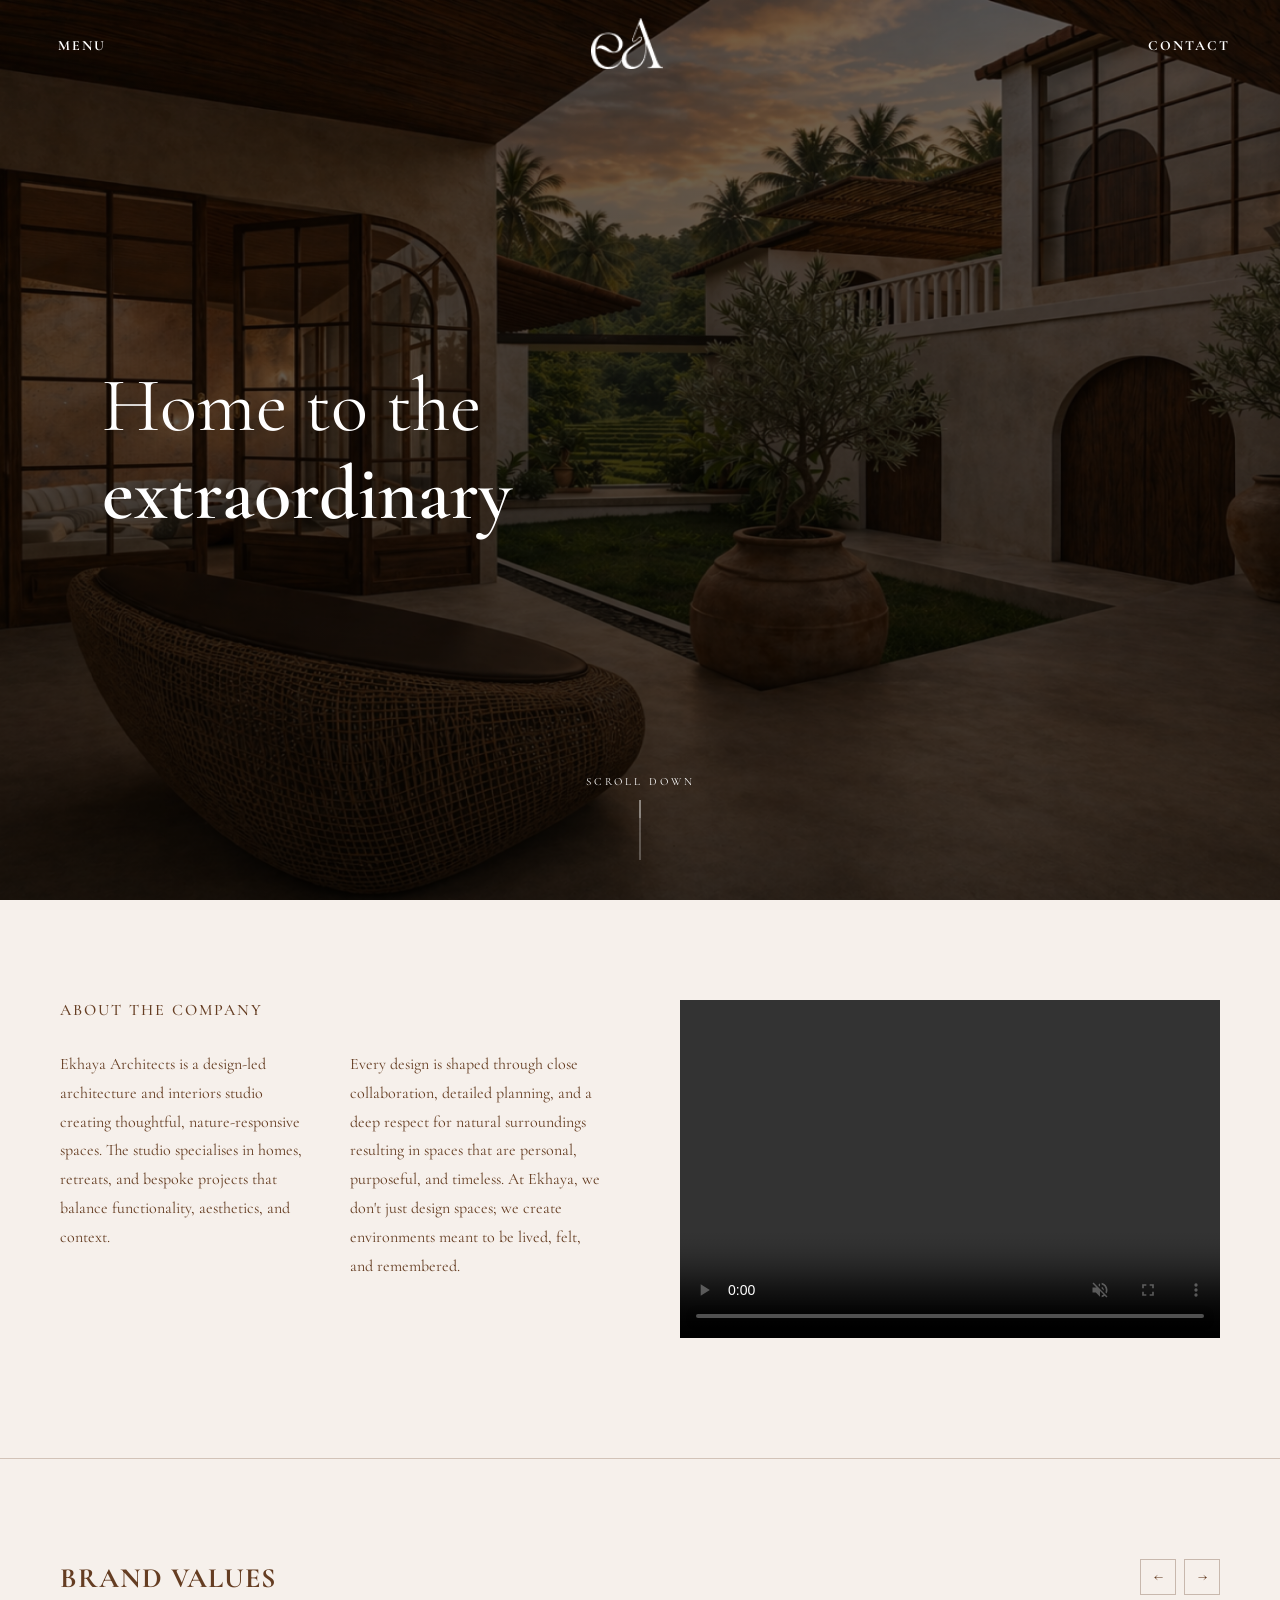
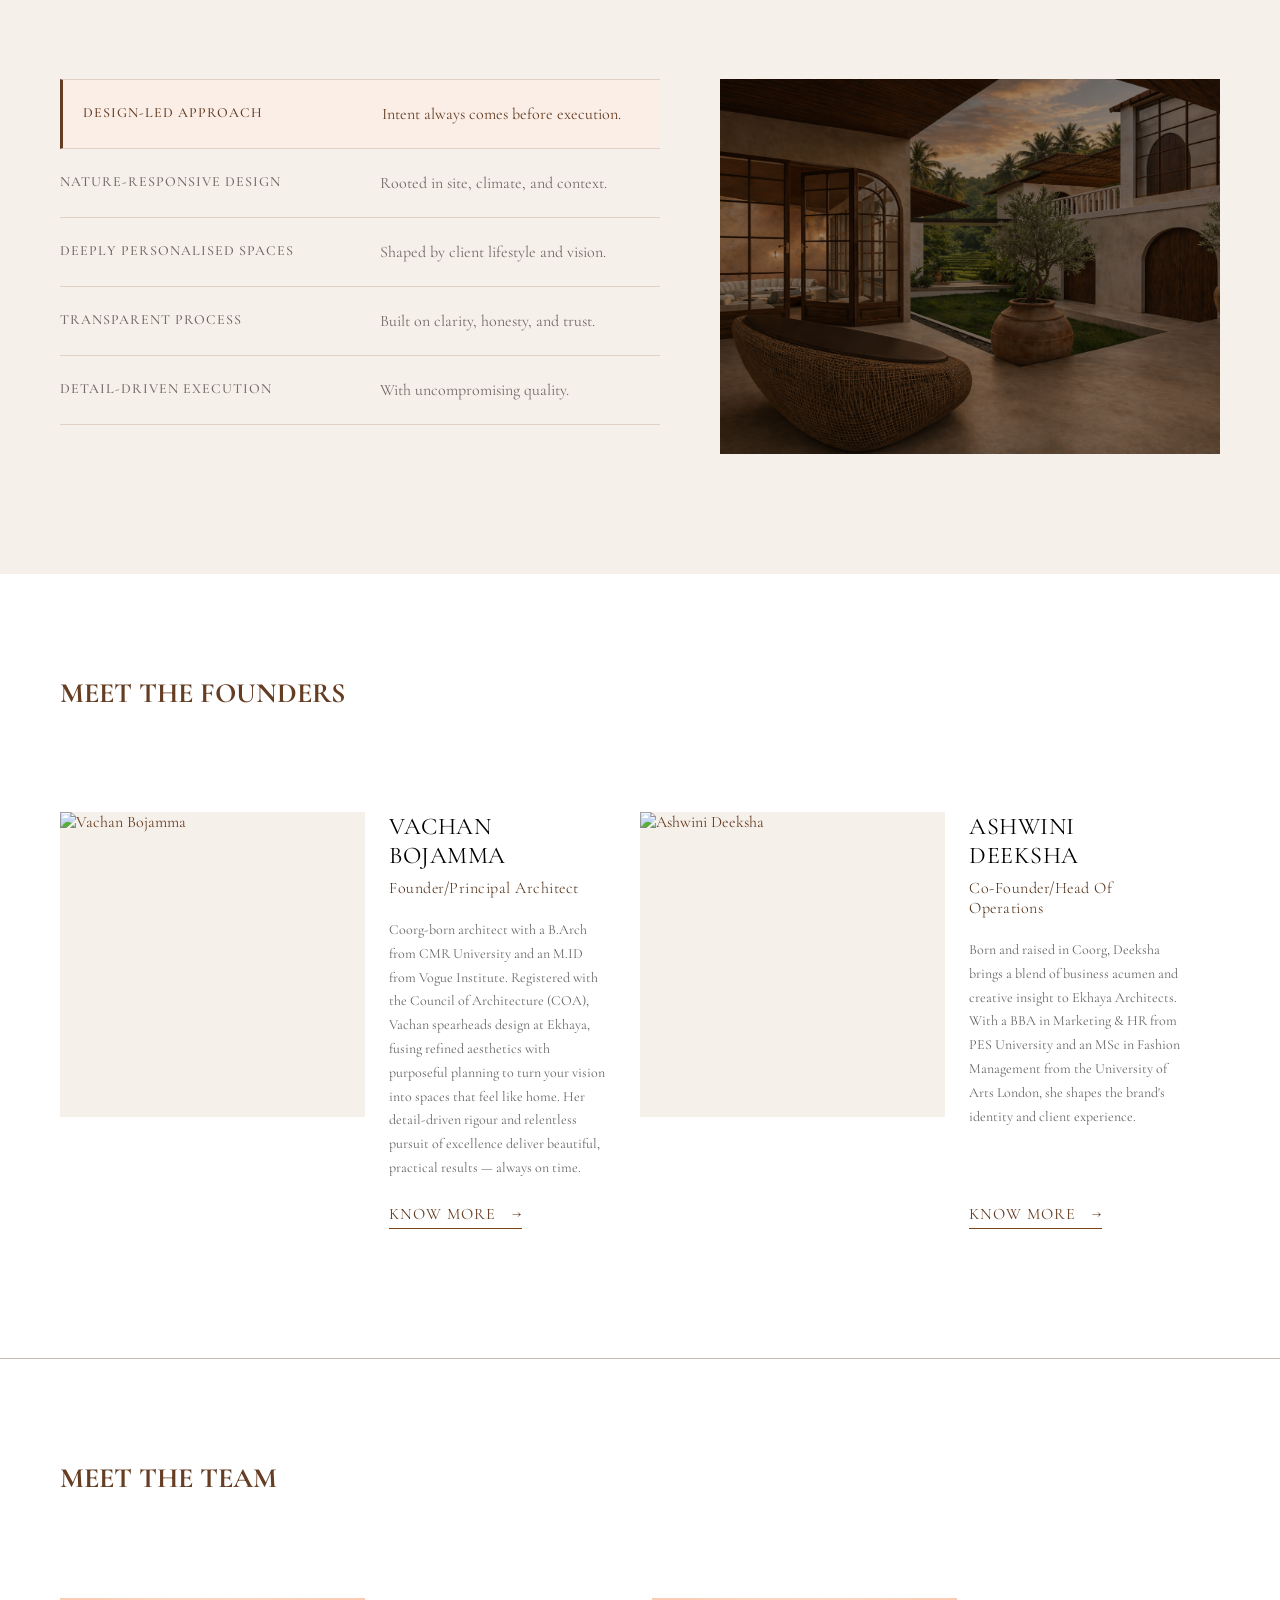
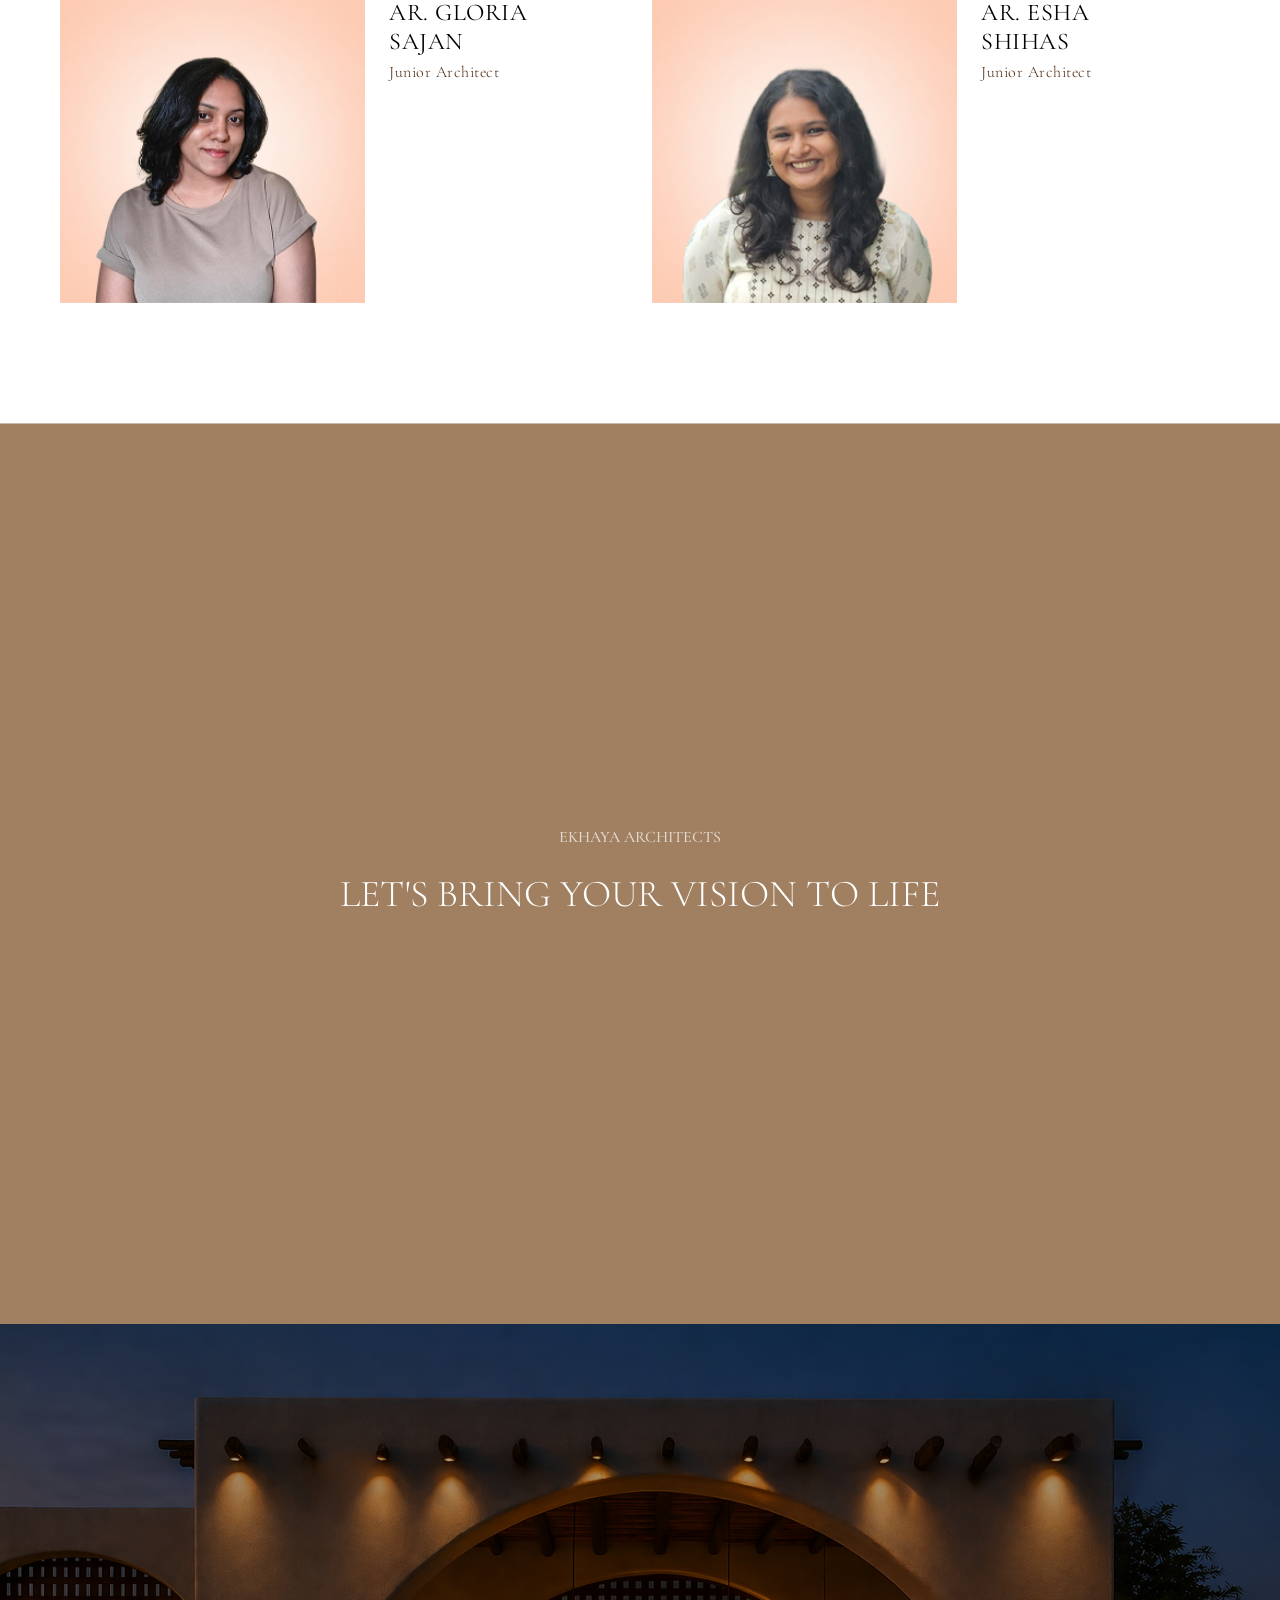
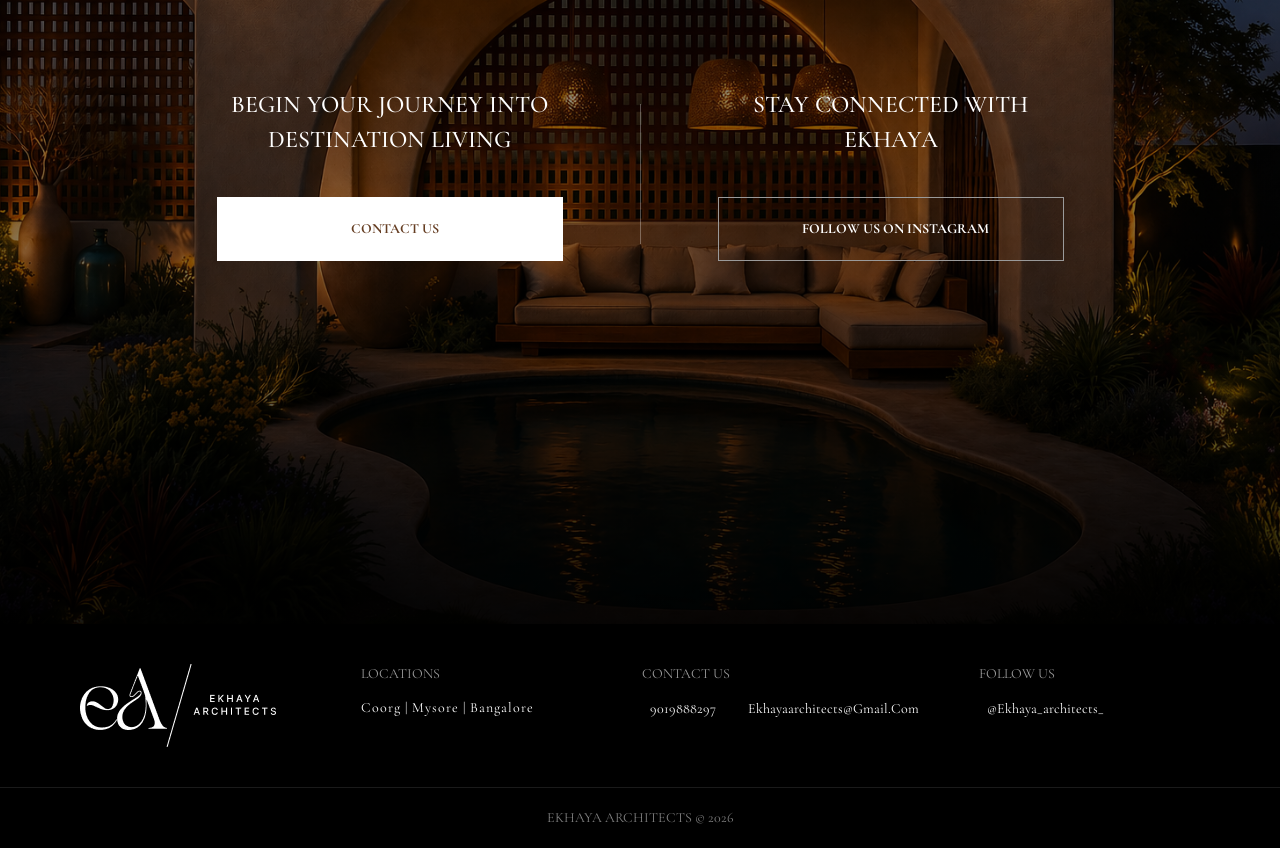
==== commit ebb6c865: "QA fixes" ====
--- a/about.html
+++ b/about.html
@@ -71,7 +71,7 @@
                 </div>
             </div>
             <div class="about-company-video">
-                <video autoplay loop muted playsinline>
+                <video autoplay loop muted playsinline controls>
                     <source src="./images/EA WORK DAY.mp4" type="video/mp4">
                 </video>
             </div>
@@ -218,7 +218,7 @@
                         </div>
                     </div>
                     <!-- Team Member 3: Sonali -->
-                    <div class="team-card member-card swiper-slide" data-index="4">
+                    <!-- <div class="team-card member-card swiper-slide" data-index="4">
                         <div class="team-card-image">
                             <img src="./images/team3.png" alt="Sonali Navadagi">
                         </div>
@@ -226,9 +226,9 @@
                             <h3 class="team-card-name">AR. SONALI NAVADAGI</h3>
                             <p class="team-card-role">Junior Architect</p>
                         </div>
-                    </div>
+                    </div> -->
                     <!-- Team Member 4: New Member -->
-                    <div class="team-card member-card swiper-slide" data-index="5">
+                    <!-- <div class="team-card member-card swiper-slide" data-index="5">
                         <div class="team-card-image">
                             <img src="./images/team.png" alt="New Team Member">
                         </div>
@@ -236,7 +236,7 @@
                             <h3 class="team-card-name">AR. SONALI NAVADAGI</h3>
                             <p class="team-card-role">Junior Architect</p>
                         </div>
-                    </div>
+                    </div> -->
                 </div>
             </div>
             <!-- Mobile Team Controls -->
@@ -343,7 +343,7 @@
 
         <div class="or-divider"><span>or</span></div>
 
-        <form id="contactForm">
+        <form id="contactForm" action="https://formspree.io/f/xnqkvnzp" method="POST">
             <div class="form-row form-row--2">
                 <div class="form-field">
                     <label for="name">NAME<span class="required">*</span></label>
--- a/css/style.css
+++ b/css/style.css
@@ -18,7 +18,7 @@
     --color-cta-bg: #a08060;
 
     --font-serif: 'Cormorant Garamond', serif;
-    --font-sans: 'DM Sans', sans-serif;
+    --font-sans: 'Cormorant Garamond', sans-serif;
 
     --panel-width-menu: 325px;
     --panel-width-contact: 640px;
@@ -961,7 +961,7 @@
 
 .project-name {
     font-family: var(--font-serif);
-    font-size: 26px;
+    font-size: 24px;
     font-weight: 400;
     line-height: 100%;
     letter-spacing: 1.8%;
@@ -2127,176 +2127,85 @@
         flex-direction: column;
         gap: 0;
         width: 100%;
+        padding: 20px;
     }
 
     .project-row {
         display: grid;
         grid-template-columns: 40px 1fr 40px;
-        padding: 18px 0;
+        padding: 16px 20px;
         border-bottom: 1px solid var(--color-border);
         align-items: center;
-        margin: 0;
+        margin: 0 -20px;
+        background: transparent;
+        transition: background 0.3s ease;
+    }
+
+    /* Active/hovered row - peach/salmon background */
+    .project-row:hover {
+        background: #ffede4;
     }
 
     .project-num {
-        font-size: 13px;
+        font-size: 14px;
         font-family: var(--font-sans);
-        color: var(--color-text-muted);
+        color: var(--color-brown);
+        font-weight: 500;
     }
 
     .project-name {
-        font-size: 13px;
-        letter-spacing: 1px;
+        font-size: 14px;
+        letter-spacing: 0.5px;
         text-transform: uppercase;
+        color: var(--color-brown);
+        font-weight: 500;
     }
 
     .project-arrow {
-        font-size: 18px;
+        font-size: 20px;
         text-align: right;
-        opacity: 0.5;
+        color: var(--color-brown);
+        opacity: 0.6;
+        transition: opacity 0.3s ease;
+    }
+
+    .project-row:hover .project-arrow {
+        opacity: 1;
     }
 
     .project-meta-col {
         display: none;
     }
 
-    /* Portfolio Mobile Carousel - Match Reference */
+    /* Portfolio Mobile - Static List Only (No Carousel) */
     .portfolio-layout {
-        display: none;
+        display: block;
     }
 
     .portfolio-preview {
         display: none;
     }
 
-    .portfolio-carousel {
-        display: block;
-        width: 100%;
-    }
-
-    .portfolio-carousel-container {
-        position: relative;
-        width: calc(100% + 40px);
-        margin-left: -20px;
-        margin-right: -20px;
-        overflow: hidden;
-    }
-
-    .portfolio-carousel-track {
-        position: relative;
-        aspect-ratio: 4/3;
-        overflow: hidden;
-    }
-
-    .portfolio-carousel-image {
-        position: absolute;
-        inset: 0;
-        width: 100%;
-        height: 100%;
-        object-fit: cover;
-        opacity: 0;
-        transition: opacity 0.5s ease;
-    }
-
-    .portfolio-carousel-image.active {
-        opacity: 1;
-    }
-
-    /* Carousel arrows on image - like about page */
-    .portfolio-carousel-btn {
-        display: none;
-    }
-
-    /* Counter and progress on image bottom */
-    .portfolio-carousel-overlay {
-        display: flex;
-        padding: 20px;
-        display: flex;
-        justify-content: space-between;
-        align-items: center;
-        z-index: 5;
-    }
-
-    .portfolio-carousel-counter-img {
-        color: var(--color-brown-dark);
-        font-size: 18px;
-        font-family: var(--font-serif);
-    }
-
-    .portfolio-carousel-progress-img {
-        width: 80px;
-        height: 7px;
-        background: var(--color-border-light);
-        position: relative;
-    }
-
-    .portfolio-carousel-progress-fill {
-        height: 100%;
-        background: var(--color-brown-dark);
-        transition: width 0.3s ease;
-    }
-
-    .portfolio-carousel-nav {
-        display: flex;
-        align-items: center;
-        gap: 12px;
-        padding: 12px 0;
-        /* border-bottom: 1px solid var(--color-border); */
-        margin-top: 4px;
-    }
-
-    .portfolio-carousel-num {
-        font-family: var(--font-sans);
-        font-size: 13px;
-        font-weight: 400;
-        color: var(--color-brown);
-    }
-
-    .portfolio-carousel-name {
-        font-family: var(--font-sans);
-        font-size: 13px;
-        font-weight: 500;
-        color: var(--color-brown);
-        text-transform: uppercase;
-        letter-spacing: 0.5px;
-        flex: 1;
-    }
-
-    .portfolio-carousel-arrow {
-        font-size: 20px;
-        color: var(--color-brown);
-        cursor: pointer;
-        padding: 8px;
-        margin-right: -8px;
-    }
-
-    .portfolio-carousel-footer {
-        display: flex;
-        justify-content: space-between;
-        align-items: center;
-        padding: 12px 0;
-    }
-
-    .portfolio-carousel-counter {
-        font-family: var(--font-sans);
-        font-size: 13px;
-        color: var(--color-text-muted);
-    }
-
-    .portfolio-carousel-progress {
-        width: 50px;
-        height: 12px;
-        border: 1px solid rgba(0, 0, 0, 0.15);
-        background: transparent;
-        display: flex;
-        align-items: center;
-        padding: 2px;
-    }
-
+    /* Hide entire carousel section on mobile */
+    .portfolio-carousel,
+    .portfolio-carousel-container,
+    .portfolio-carousel-track,
+    .portfolio-carousel-image,
+    .portfolio-carousel-btn,
+    .portfolio-carousel-overlay,
+    .portfolio-carousel-nav,
+    .portfolio-carousel-footer,
+    .portfolio-carousel-counter-img,
+    .portfolio-carousel-progress-img,
+    .portfolio-carousel-progress-fill,
+    .portfolio-carousel-num,
+    .portfolio-carousel-name,
+    .portfolio-carousel-arrow,
+    .portfolio-carousel-footer,
+    .portfolio-carousel-counter,
+    .portfolio-carousel-progress,
     .portfolio-carousel-progress-bar {
-        height: 6px;
-        background: var(--color-brown);
-        transition: width 0.3s ease;
+        display: none !important;
     }
 
     /* Video Section */
@@ -2580,7 +2489,7 @@
 
     .panel--menu nav a {
         font-size: 14px;
-        font-family: DM sans-serif;
+        font-family: var(--font-serif);
         font-weight: 500;
         letter-spacing: 2px;
         text-transform: uppercase;
@@ -2995,7 +2904,7 @@
 
     font-size:26px;
 
-    font-family:"Cormorant Garamond",serif;
+    font-family:var(--font-serif);
 }
 .gallery-progress{
     position:absolute;
--- a/css/about.css
+++ b/css/about.css
@@ -352,7 +352,7 @@
     width: 305px;
     height: 305px;
     aspect-ratio: 1/1;
-    background: linear-gradient(135deg, #ffe8dc 0%, #ffd5c2 50%, #ffc4a8 100%);
+    background: var(--color-bg);
     overflow: hidden;
 }
 
@@ -360,7 +360,7 @@
 .member-card .team-card-image {
     flex: 0 0 279px;
     aspect-ratio: 1/1;
-    background: linear-gradient(135deg, #ffe8dc 0%, #ffd5c2 50%, #ffc4a8 100%);
+    background: var(--color-bg);
     overflow: hidden;
 }
 
@@ -410,7 +410,7 @@
     text-transform: uppercase;
     color: var(--color-brown);
     font-weight: 400;
-    padding-bottom: 6px;
+    padding-bottom: 15px;
     align-self: flex-start;
     margin-top: auto;
     position: relative;
@@ -420,11 +420,11 @@
 .team-card-link::after {
     content: '';
     position: absolute;
-    bottom: -4px;
+    bottom: 10px;
     left: 0;
     width: 100%;
     height: 1px;
-    background: var(--color-brown);
+    background: #7b4417;
     transform: scaleX(1);
     transform-origin: right;
     transition: transform 0.4s ease;
@@ -435,9 +435,6 @@
     transform-origin: left;
 }
 
-.team-card-link:hover {
-    letter-spacing: 3px;
-}
 
 .link-arrow {
     font-size: 14px;
@@ -455,19 +452,33 @@
     transition: transform 0.4s ease;
 }
 
+/* Match founder card layout on desktop */
 .member-card {
+    flex: 0 0 50%;
+    display: flex;
+    gap: 24px;
+}
+
+/* Match founder card image size: 305x305 */
+.member-card .team-card-image {
+    flex: 0 0 305px;
+    width: 305px;
+    height: 305px;
+    background: var(--color-bg-alt);
+}
+
+.member-card .team-card-image img {
+    width: 100%;
+    height: 100%;
+    object-fit: cover;
+}
+
+.member-card .team-card-info {
+    flex: 1;
+    display: flex;
     flex-direction: column;
-    gap: 16px;
-}
-
-.member-card .team-card-image {
-    flex: 0 0 auto;
-    width: 100%;
-    aspect-ratio: 3/4;
-}
-
-.member-card .team-card-info {
-    padding: 0;
+    /* justify-content: center; */
+    padding-right: 40px;
 }
 
 .member-card .team-card-name {
@@ -532,14 +543,20 @@
         gap: 40px;
     }
 
-    .team-card {
+    /* Member cards stack on tablet */
+    .member-card {
         flex-direction: column;
     }
 
-    .team-card-image {
+    .member-card .team-card-image {
         flex: 0 0 auto;
         width: 100%;
+        height: auto;
         aspect-ratio: 3/4;
+    }
+
+    .member-card .team-card-info {
+        padding: 0;
     }
 }
 
@@ -662,7 +679,7 @@
         color: #666;
         margin-bottom: 24px;
         /* Show full bio */
-        display: -webkit-box;
+        display:none;
         -webkit-line-clamp: 6;
         -webkit-box-orient: vertical;
         overflow: hidden;
@@ -675,35 +692,37 @@
     }
 
     /* =========================================
-       MOBILE: Founders Section - 1 card at a time
+       MOBILE: Founders Section - Static grid layout
        ========================================= */
     .team-section-founders .founders-slider-container {
-        overflow: hidden;
-        touch-action: pan-y;
+        overflow: visible;
         width: 100%;
     }
 
     .team-section-founders .founders-slider {
-        display: flex;
+        display: grid;
+        grid-template-columns: 1fr 1fr;
+        gap: 12px;
         width: 100%;
-        transition: transform 0.3s cubic-bezier(0.4, 0, 0.2, 1);
     }
 
     .team-section-founders .founder-card {
-        flex: 0 0 100%;
+        flex: none;
         width: 100%;
-        min-width: 100%;
-        max-width: 100%;
+        min-width: auto;
+        max-width: none;
         padding: 0;
-    }
-
-    /* Mobile: Founder image full width */
+        flex-direction: column;
+    }
+
+    /* Mobile: Founder image square aspect ratio */
     .team-section-founders .founder-card .team-card-image {
         flex: 0 0 auto;
         width: 100%;
         height: auto;
         aspect-ratio: 1/1;
-        max-height: 400px;
+        max-height: none;
+        margin-bottom: 12px;
     }
 
     .team-section-founders .founder-card .team-card-image img {
@@ -712,36 +731,100 @@
         object-fit: cover;
     }
 
+    /* Mobile: Founder info styling */
+    .team-section-founders .founder-card .team-card-info {
+        padding: 0;
+    }
+
+    .team-section-founders .founder-card .team-card-name {
+        font-size: 14px;
+        margin-bottom: 4px;
+        letter-spacing: 0.5px;
+    }
+
+    .team-section-founders .founder-card .team-card-role {
+        font-size: 10px;
+        margin-bottom: 8px;
+    }
+
+    /* Mobile: Show KNOW MORE link for founders */
+    .team-section-founders .founder-card .team-card-link {
+        display: inline-flex;
+        font-size: 11px;
+        letter-spacing: 1px;
+        margin-top: 8px;
+    }
+
+    /* Mobile: Hide founders navigation */
+    .team-section-founders .founders-mobile-controls,
+    .team-section-founders .team-nav-arrows {
+        display: none !important;
+    }
+
     /* =========================================
-       MOBILE: Team Members Section - 1 card at a time
+       MOBILE: Team Members Section - Static grid layout
        ========================================= */
     .team-section-members .team-slider-wrapper {
-        overflow: hidden;
-        touch-action: pan-y;
+        overflow: visible;
+        width: 100%;
     }
 
     .team-section-members .team-grid-members {
-        display: flex;
+        display: grid !important;
+        grid-template-columns: 1fr 1fr !important;
+        gap: 12px;
         width: 100%;
-        gap: 0;
-        transition: transform 0.4s ease;
+        transform: none !important;
     }
 
     .team-section-members .member-card {
-        flex: 0 0 100%;
+        flex: none;
+        width: 100%;
+        min-width: auto;
+        max-width: none;
         padding: 0;
-        min-width: 100%;
-    }
-
-    /* Mobile controls for both sections */
+        flex-direction: column;
+    }
+
+    /* Mobile: Team member image - square aspect ratio */
+    .team-section-members .member-card .team-card-image {
+        flex: 0 0 auto;
+        width: 100%;
+        height: auto;
+        aspect-ratio: 1/1;
+        max-height: none;
+        margin-bottom: 12px;
+    }
+
+    .team-section-members .member-card .team-card-image img {
+        width: 100%;
+        height: 100%;
+        object-fit: cover;
+    }
+
+    /* Mobile: Show team member info like founders section */
+    .team-section-members .member-card .team-card-info {
+        display: block;
+        padding: 0;
+    }
+
+    .team-section-members .member-card .team-card-name {
+        font-size: 14px;
+        margin-bottom: 4px;
+        letter-spacing: 0.5px;
+    }
+
+    .team-section-members .member-card .team-card-role {
+        font-size: 12px;
+        margin-bottom: 0;
+    }
+
+    /* Mobile: Hide team navigation controls */
+    .team-section-members .team-mobile-controls,
+    .team-section-members .team-nav-arrows,
     .team-section-founders .founders-mobile-controls,
-    .team-section-members .team-mobile-controls {
-        display: flex;
-        align-items: center;
-        justify-content: space-between;
-        margin-top: 24px;
-        padding-top: 16px;
-        border-top: 1px solid var(--color-border-light);
+    .team-section-founders .team-nav-arrows {
+        display: none !important;
     }
 
     .founders-counter,
@@ -1508,13 +1591,18 @@
     touch-action:pan-y;
 }
 
-/* Keep current desktop layout */
+/* Desktop layout - Show 2 cards side by side like Founders section */
 @media (min-width:1201px){
 
     .team-section-members .team-grid-members{
-        display:grid;
-        grid-template-columns:repeat(4,1fr);
-        transform:none !important;
+        display: flex;
+        gap: 24px;
+        transform: none !important;
+    }
+
+    .team-section-members .member-card{
+        flex: 0 0 calc(50% - 12px);
+        min-width: calc(50% - 12px);
     }
 }
 
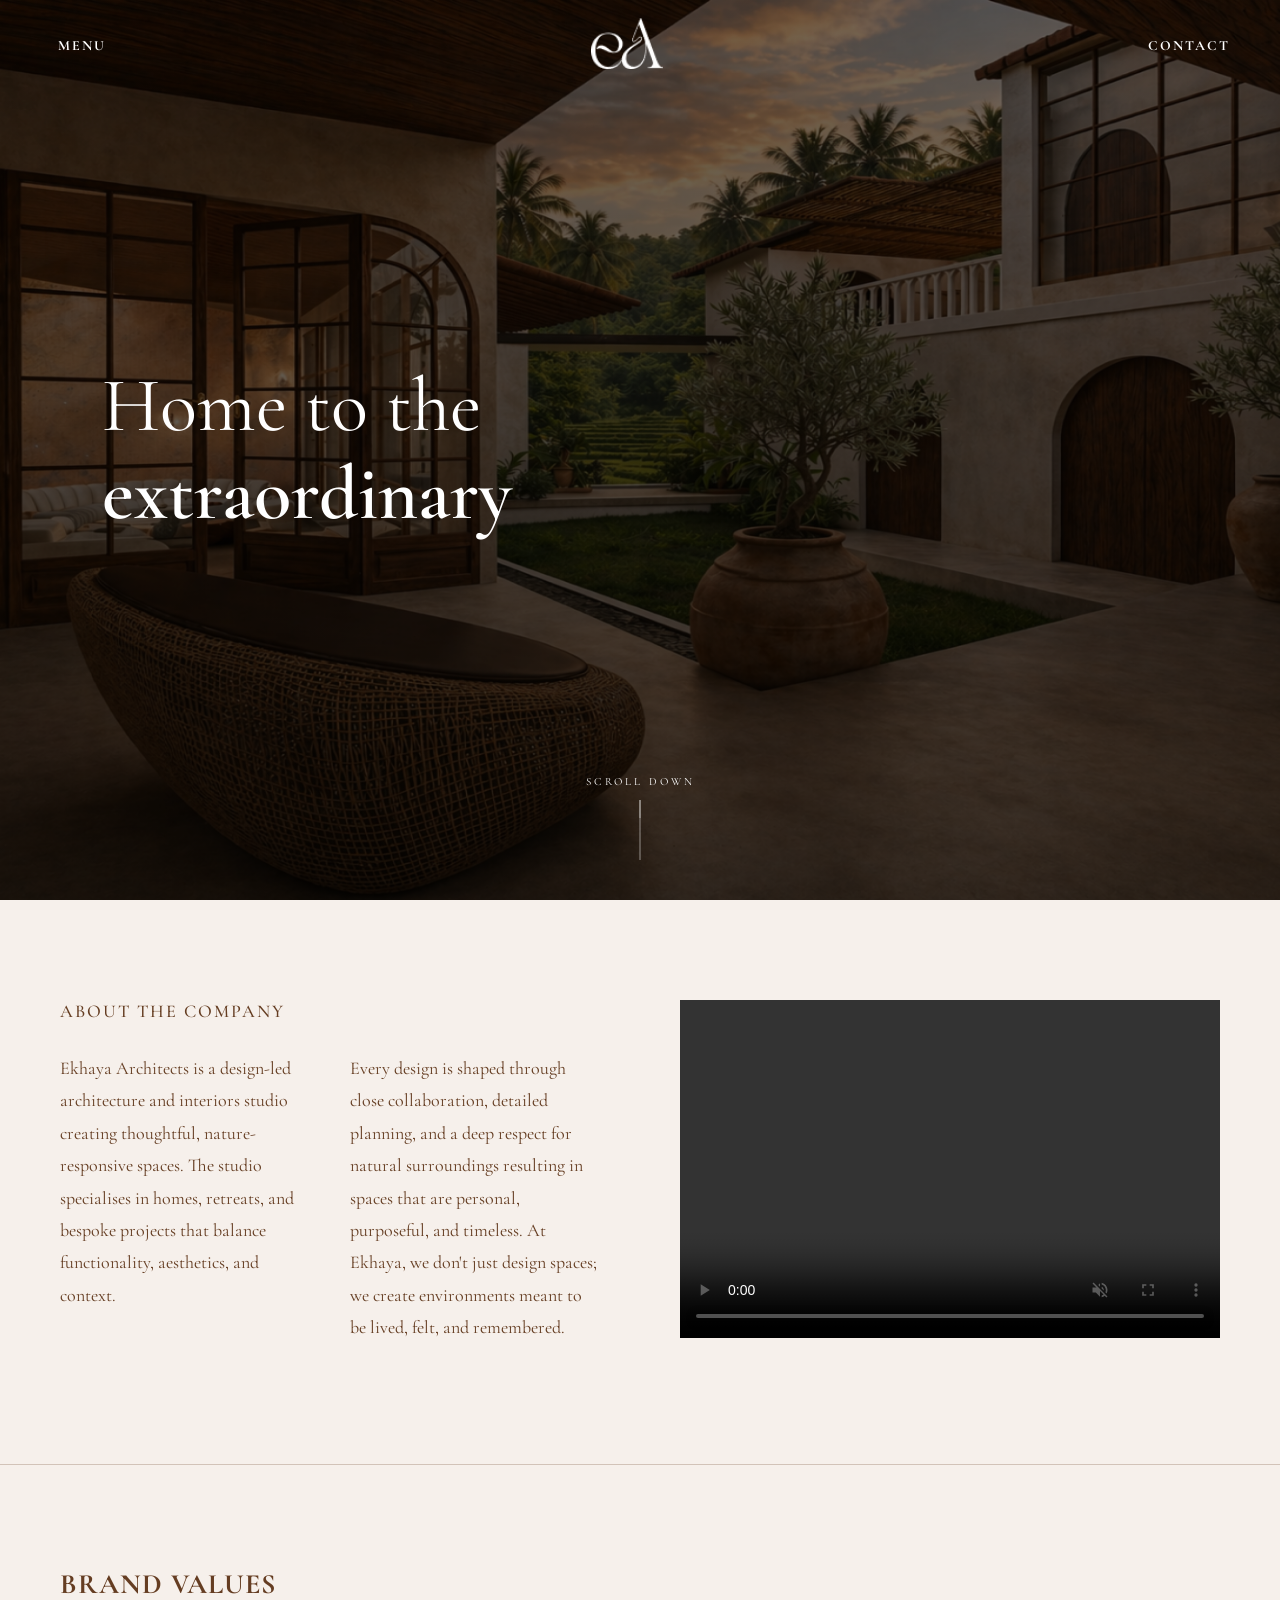
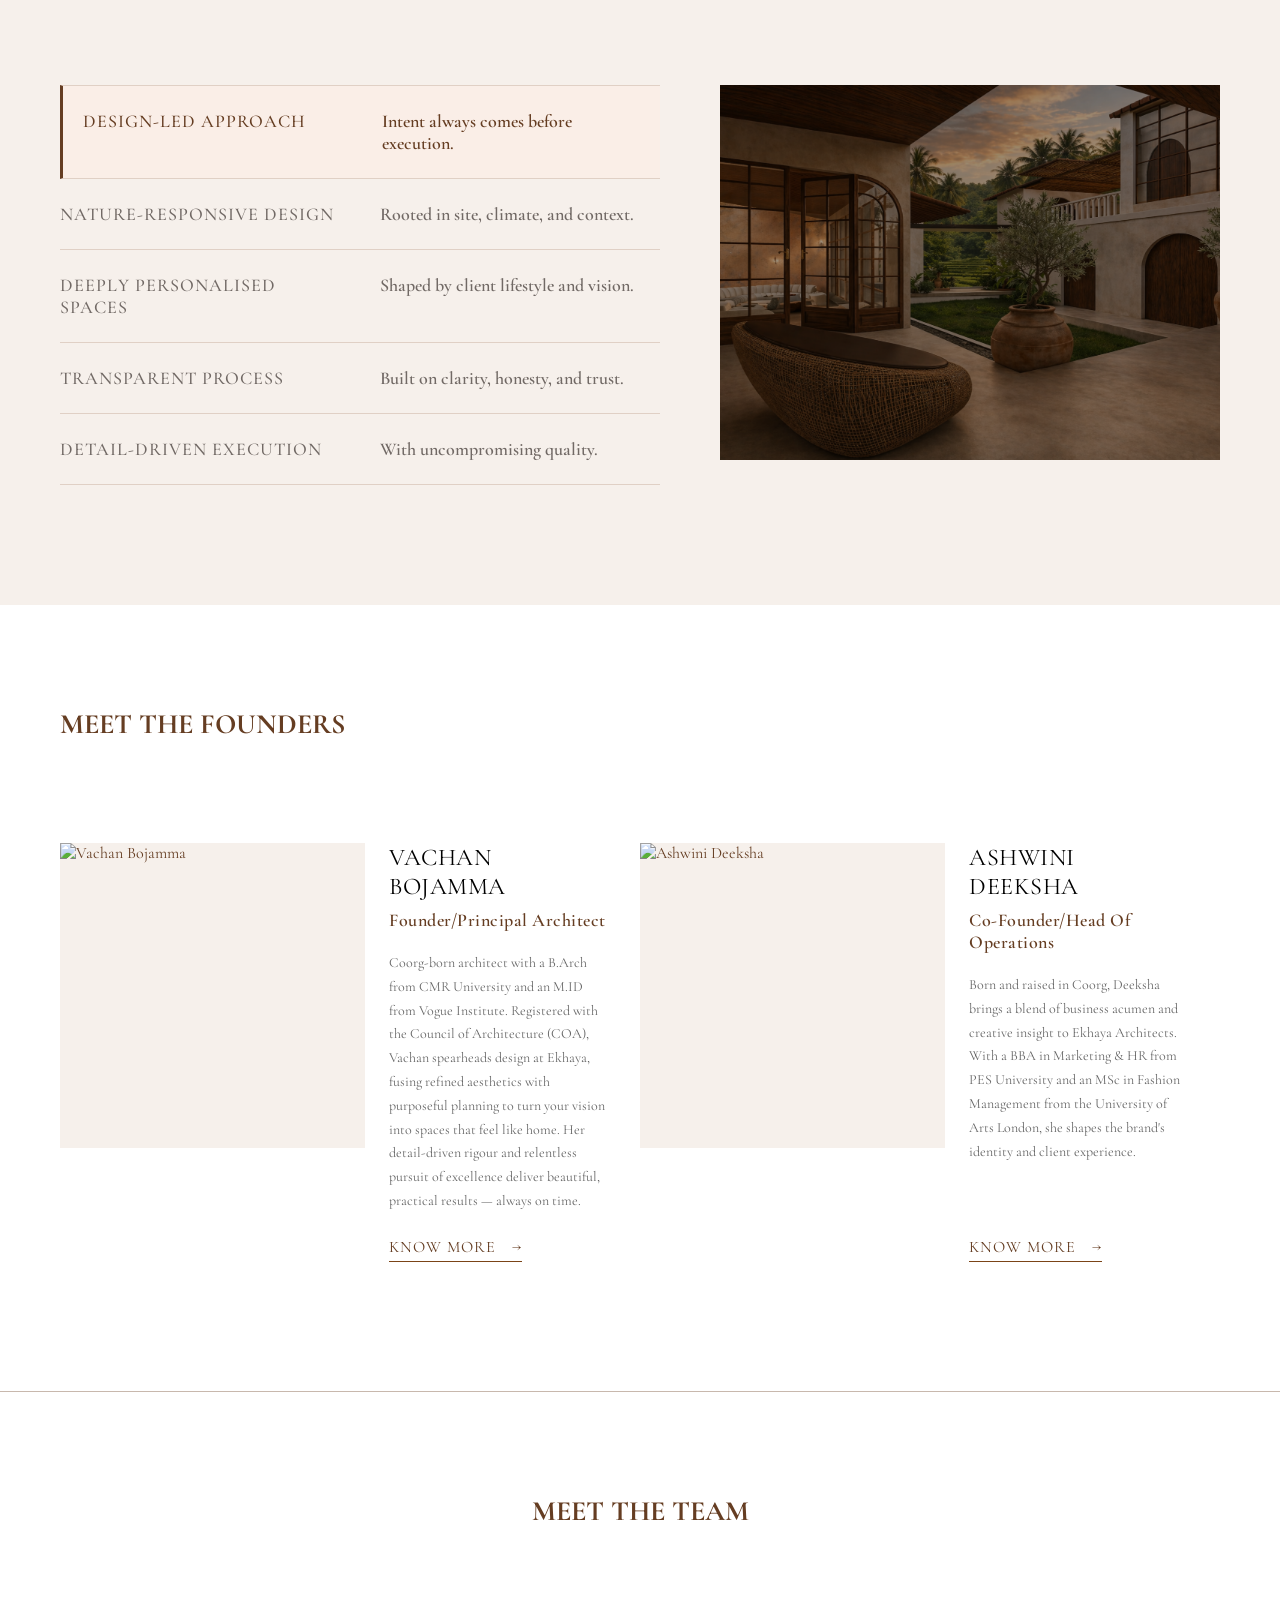
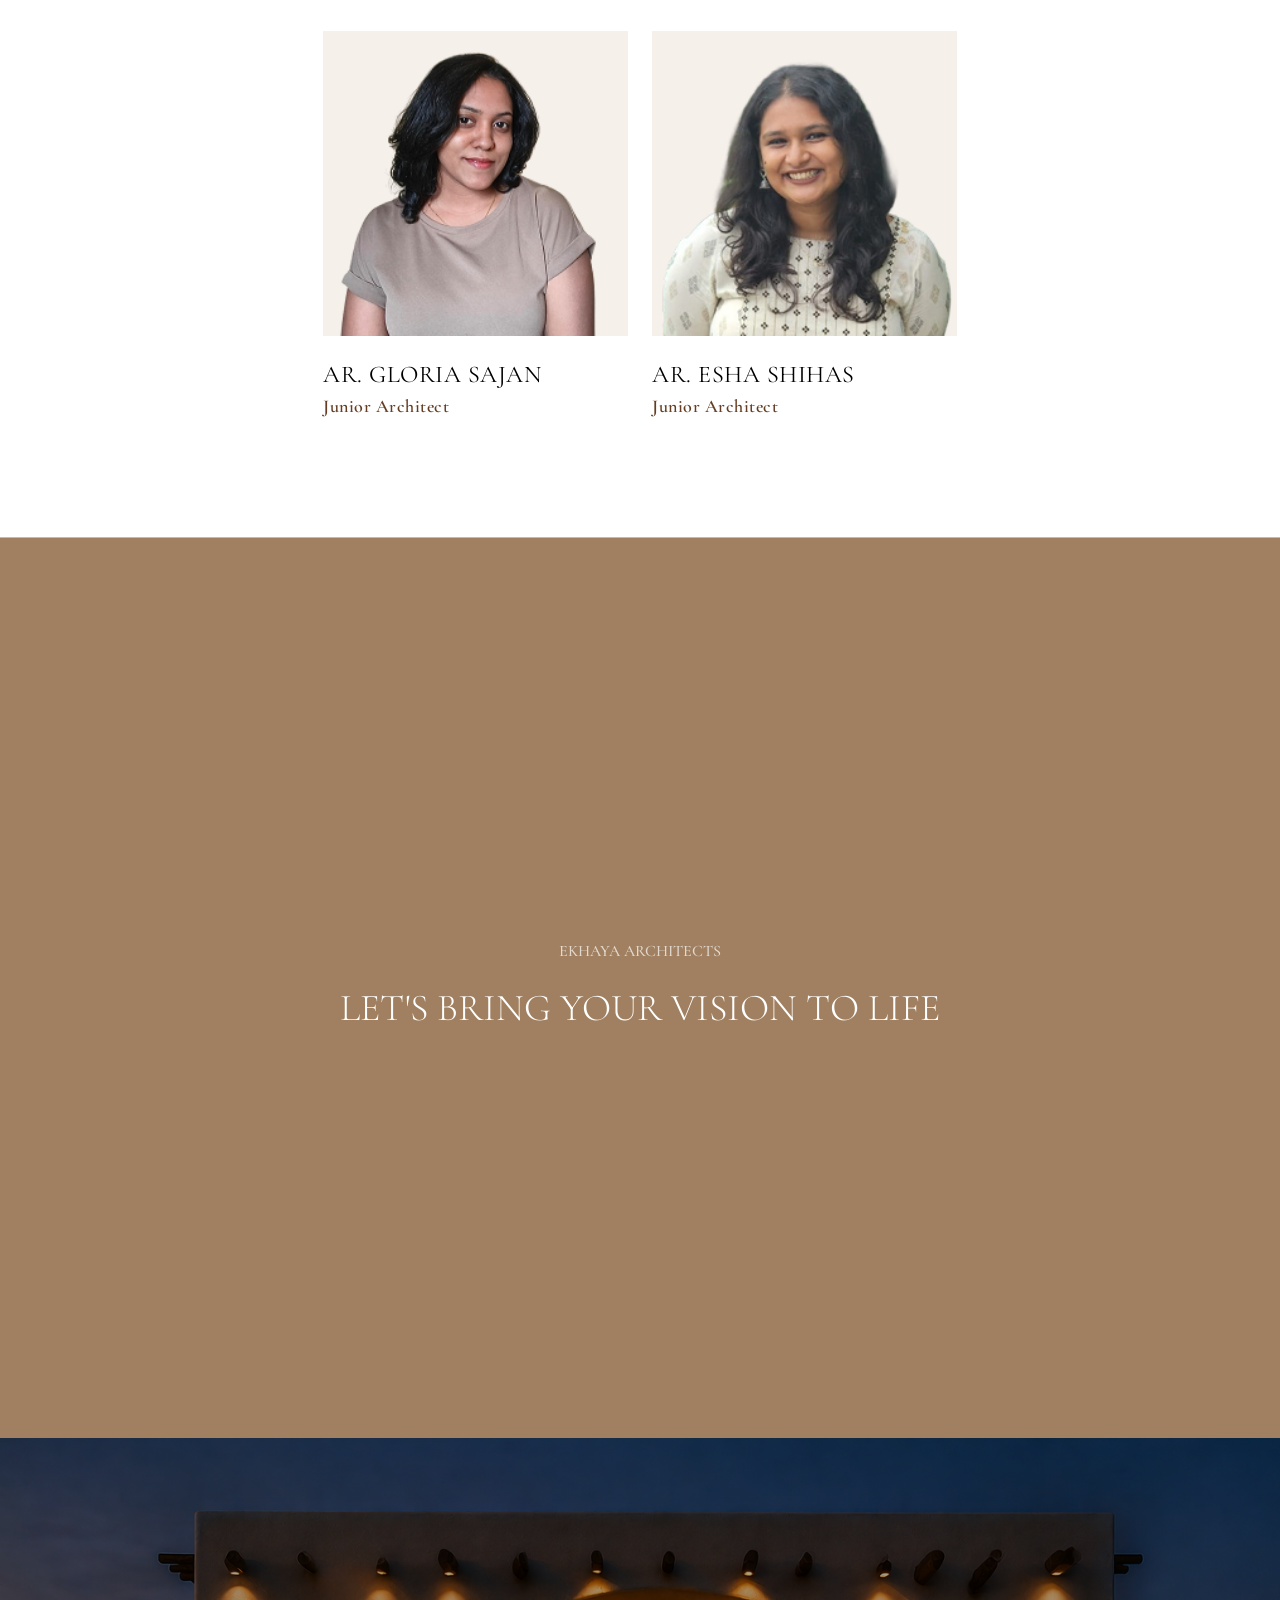
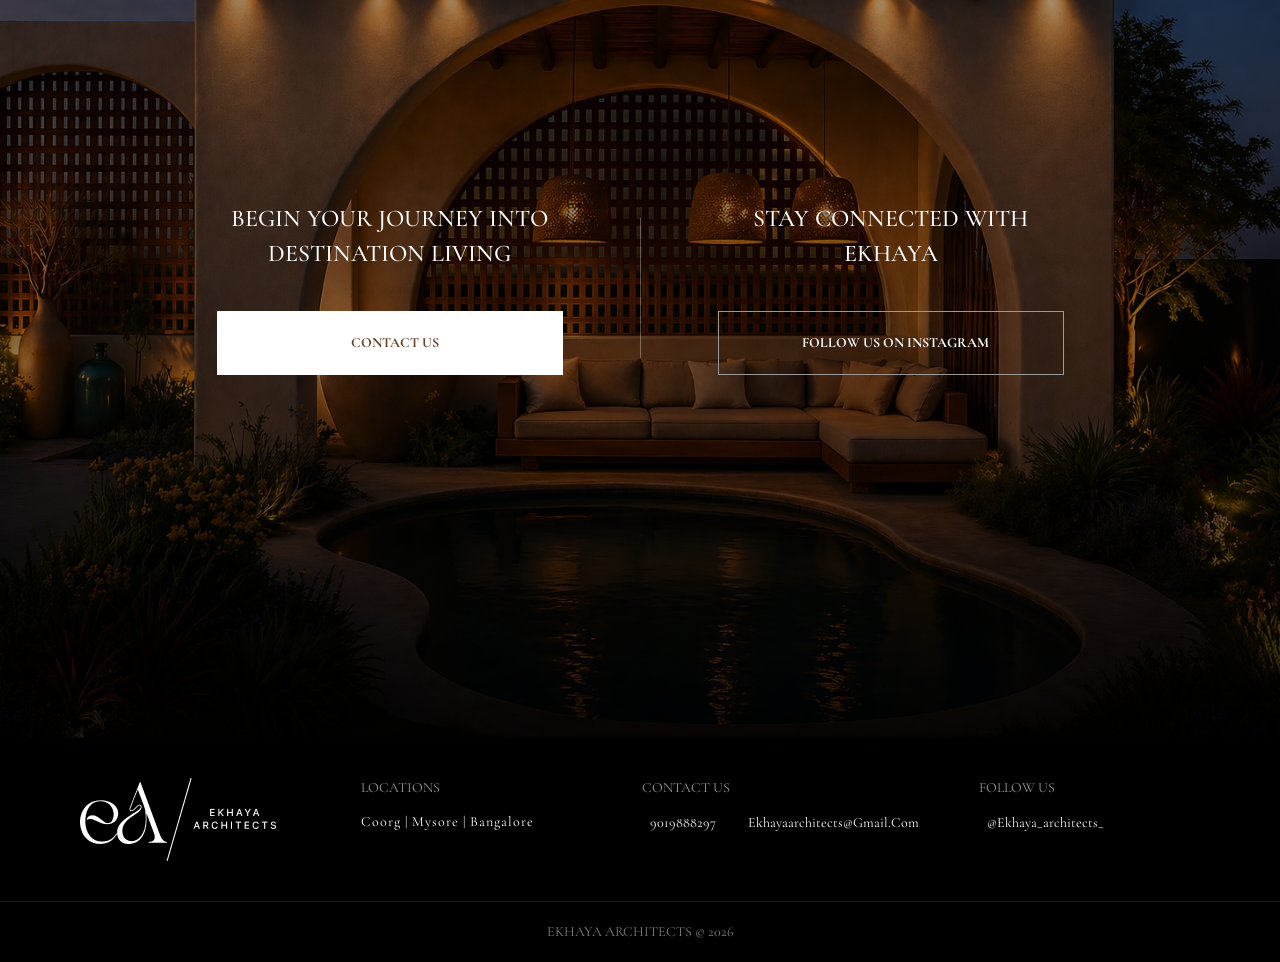
==== commit 676ff34c: "QA fixes" ====
--- a/about.html
+++ b/about.html
@@ -188,7 +188,7 @@
     <!-- Section 4: Meet the Team -->
     <section class="team-section-new team-section-members">
         <div class="team-container-new">
-            <div class="team-header-new">
+            <div class="team-header-team">
                 <h2 class="team-title-new">MEET THE TEAM</h2>
                 <div class="team-nav-arrows">
                     <button class="team-arrow team-prev swiper-button-next" aria-label="Previous team member">&#8592;</button>
--- a/css/style.css
+++ b/css/style.css
@@ -2047,7 +2047,7 @@
     }
 
     .gallery-progress {
-        right: 20px;
+        right: 0px;
         bottom: 20px;
         width: 80px;
     }
@@ -2770,7 +2770,7 @@
 
     /* CTA */
     .cta-title{
-        font-size: 22px;
+        font-size: 28px;
     }
 
     /* Footer */
@@ -2961,7 +2961,7 @@
 .gallery-progress{
 
 width:70px;
-
+right: 0px;
 bottom:10px;
 
 }
--- a/css/about.css
+++ b/css/about.css
@@ -108,7 +108,7 @@
 }
 
 .value-name {
-    font-size: 14px;
+    font-size: 18px;
     letter-spacing: 1px;
     text-transform: uppercase;
     color: var(--color-text-muted);
@@ -121,9 +121,9 @@
 }
 
 .value-desc {
-    font-size: 16px;
+    font-size: 18px;
     color: var(--color-text-muted);
-    font-weight: 400;
+    font-weight: 600;
     transition: color 0.3s ease;
 }
 
@@ -163,7 +163,7 @@
 
 .values-mobile-name {
     font-family: var(--font-sans);
-    font-size: 13px;
+    font-size: 16px;
     letter-spacing: 0.5px;
     text-transform: uppercase;
     color: var(--color-brown);
@@ -172,7 +172,8 @@
 }
 
 .values-mobile-desc {
-    font-size: 14px;
+    font-size: 16px;
+    font-weight: 600;
     line-height: 1.6;
     color: var(--color-text-muted);
 }
@@ -267,7 +268,11 @@
     justify-content: space-between;
     margin-bottom: 50px;
 }
-
+.team-header-team{
+    display: flex;
+    justify-content: center;
+    margin-bottom: 50px;
+}
 .team-title-new {
     font-family: var(--font-serif);
     font-size: 28px;
@@ -386,10 +391,10 @@
 }
 
 .team-card-role {
-    font-size: 16px;
-    color: var(--color-brown-light);
+    font-size: 18px;
+    color: var(--color-brown-dark);
     margin-bottom: 20px;
-    font-weight: 300;
+    font-weight: 600;
     letter-spacing: 0.5px;
 }
 
@@ -454,9 +459,9 @@
 
 /* Match founder card layout on desktop */
 .member-card {
-    flex: 0 0 50%;
-    display: flex;
-    gap: 24px;
+    /* flex: 0 0 50% */
+    display: flex;
+    flex-direction: column;
 }
 
 /* Match founder card image size: 305x305 */
@@ -464,7 +469,7 @@
     flex: 0 0 305px;
     width: 305px;
     height: 305px;
-    background: var(--color-bg-alt);
+    background: var(--color-bg) !important;
 }
 
 .member-card .team-card-image img {
@@ -743,7 +748,7 @@
     }
 
     .team-section-founders .founder-card .team-card-role {
-        font-size: 10px;
+        font-size: 16px;
         margin-bottom: 8px;
     }
 
@@ -815,7 +820,7 @@
     }
 
     .team-section-members .member-card .team-card-role {
-        font-size: 12px;
+        font-size: 16px;
         margin-bottom: 0;
     }
 
@@ -1341,7 +1346,7 @@
 
 .about-company-label {
     display: block;
-    font-size: 16px;
+    font-size: 18px;
     letter-spacing: 2px;
     text-transform: uppercase;
     font-family: var(--font-serif);
@@ -1357,7 +1362,7 @@
 }
 
 .about-company-columns p {
-    font-size: 16px;
+    font-size: 18px;
     line-height: 1.8;
     color: var(--color-brown);
     font-weight: 400;
@@ -1530,7 +1535,9 @@
     }
 
     .about-company-columns p {
-        font-size: 15px;
+        font-size: 16px;
+        line-height: 1.8;
+        letter-spacing: 0.6px;
     }
 }
 
@@ -1597,13 +1604,14 @@
     .team-section-members .team-grid-members{
         display: flex;
         gap: 24px;
+        justify-content: center;
         transform: none !important;
     }
 
-    .team-section-members .member-card{
+    /* .team-section-members .member-card{
         flex: 0 0 calc(50% - 12px);
         min-width: calc(50% - 12px);
-    }
+    } */
 }
 
 /* Tablet slider */
@@ -1615,7 +1623,7 @@
     }
 
     .team-section-members .member-card{
-        flex:0 0 50%;
+        /* flex:0 0 50%; */
         min-width:50%;
     }
 }
@@ -1688,10 +1696,7 @@
 }
 
 /* Arrow order: prev on left, next on right */
-.values-nav-arrows {
-    display: flex;
-    flex-direction: row;
-}
+
 
 .values-prev {
     order: 1;
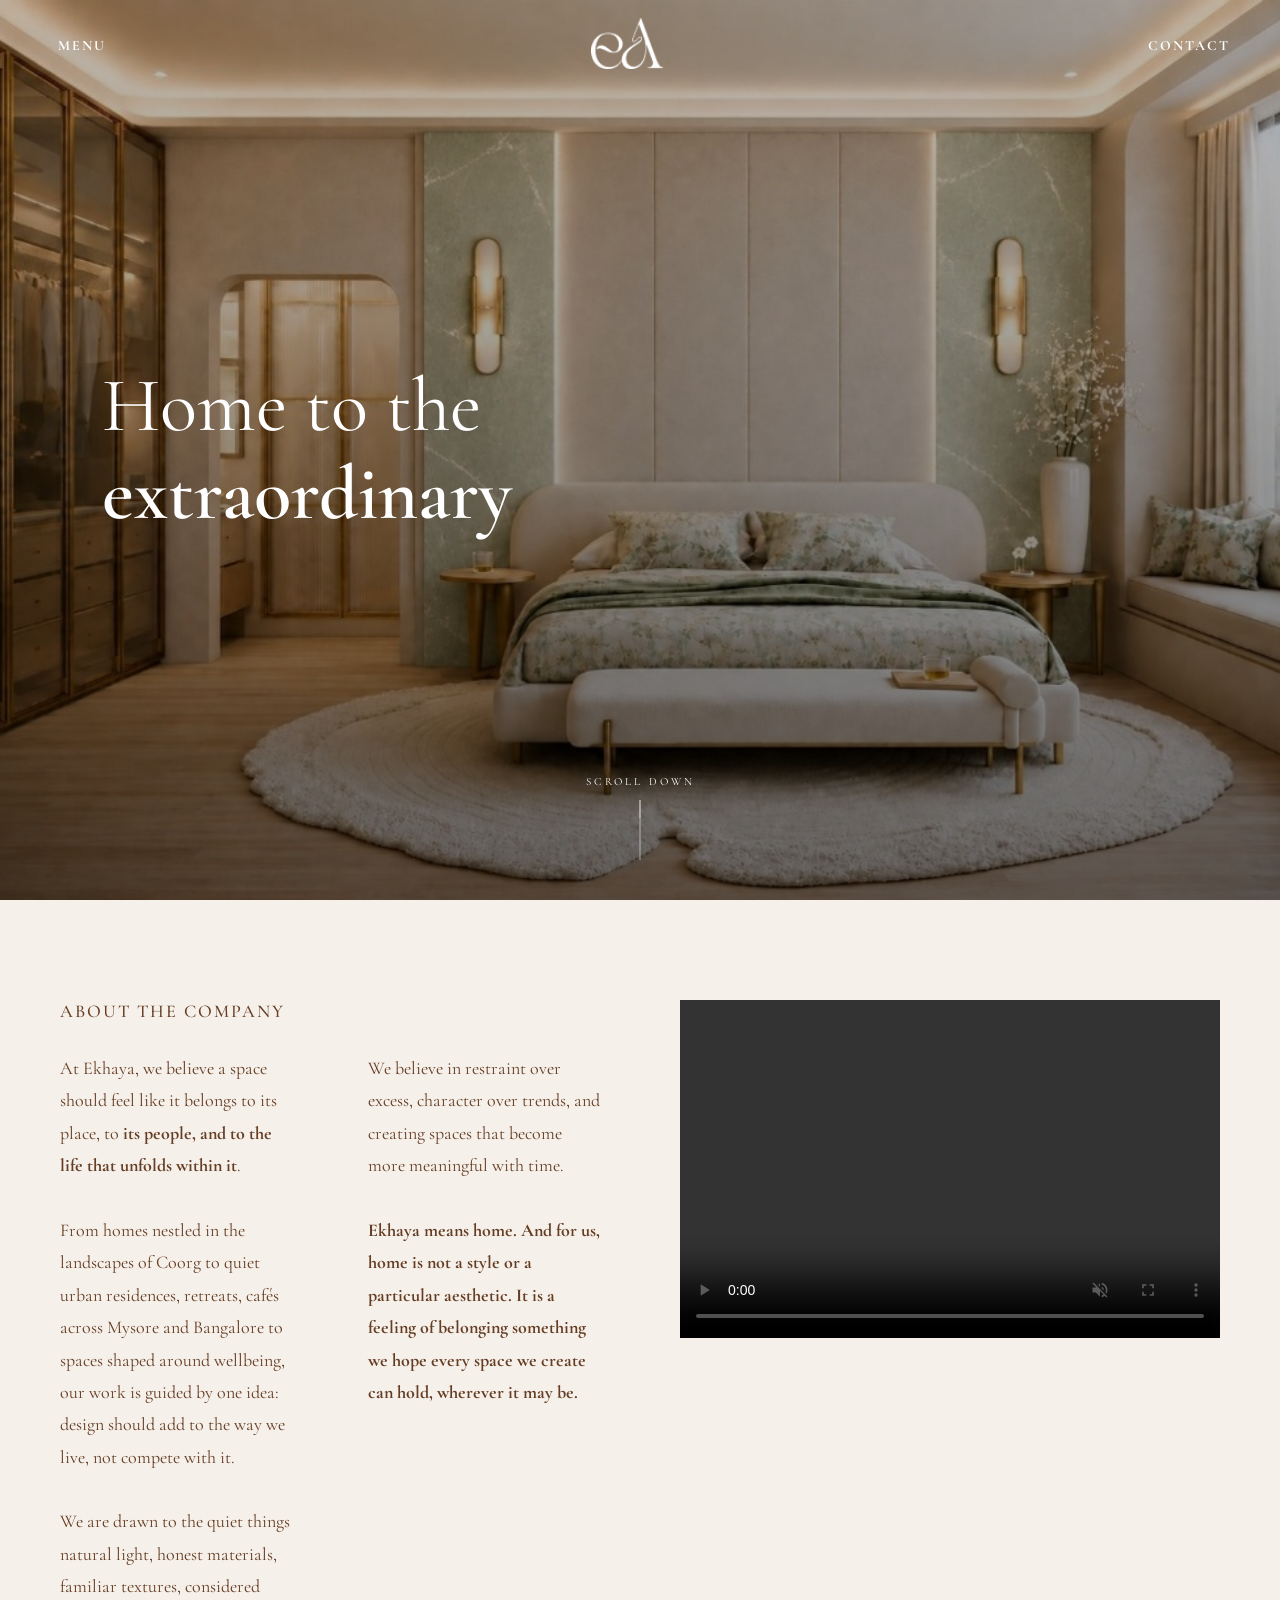
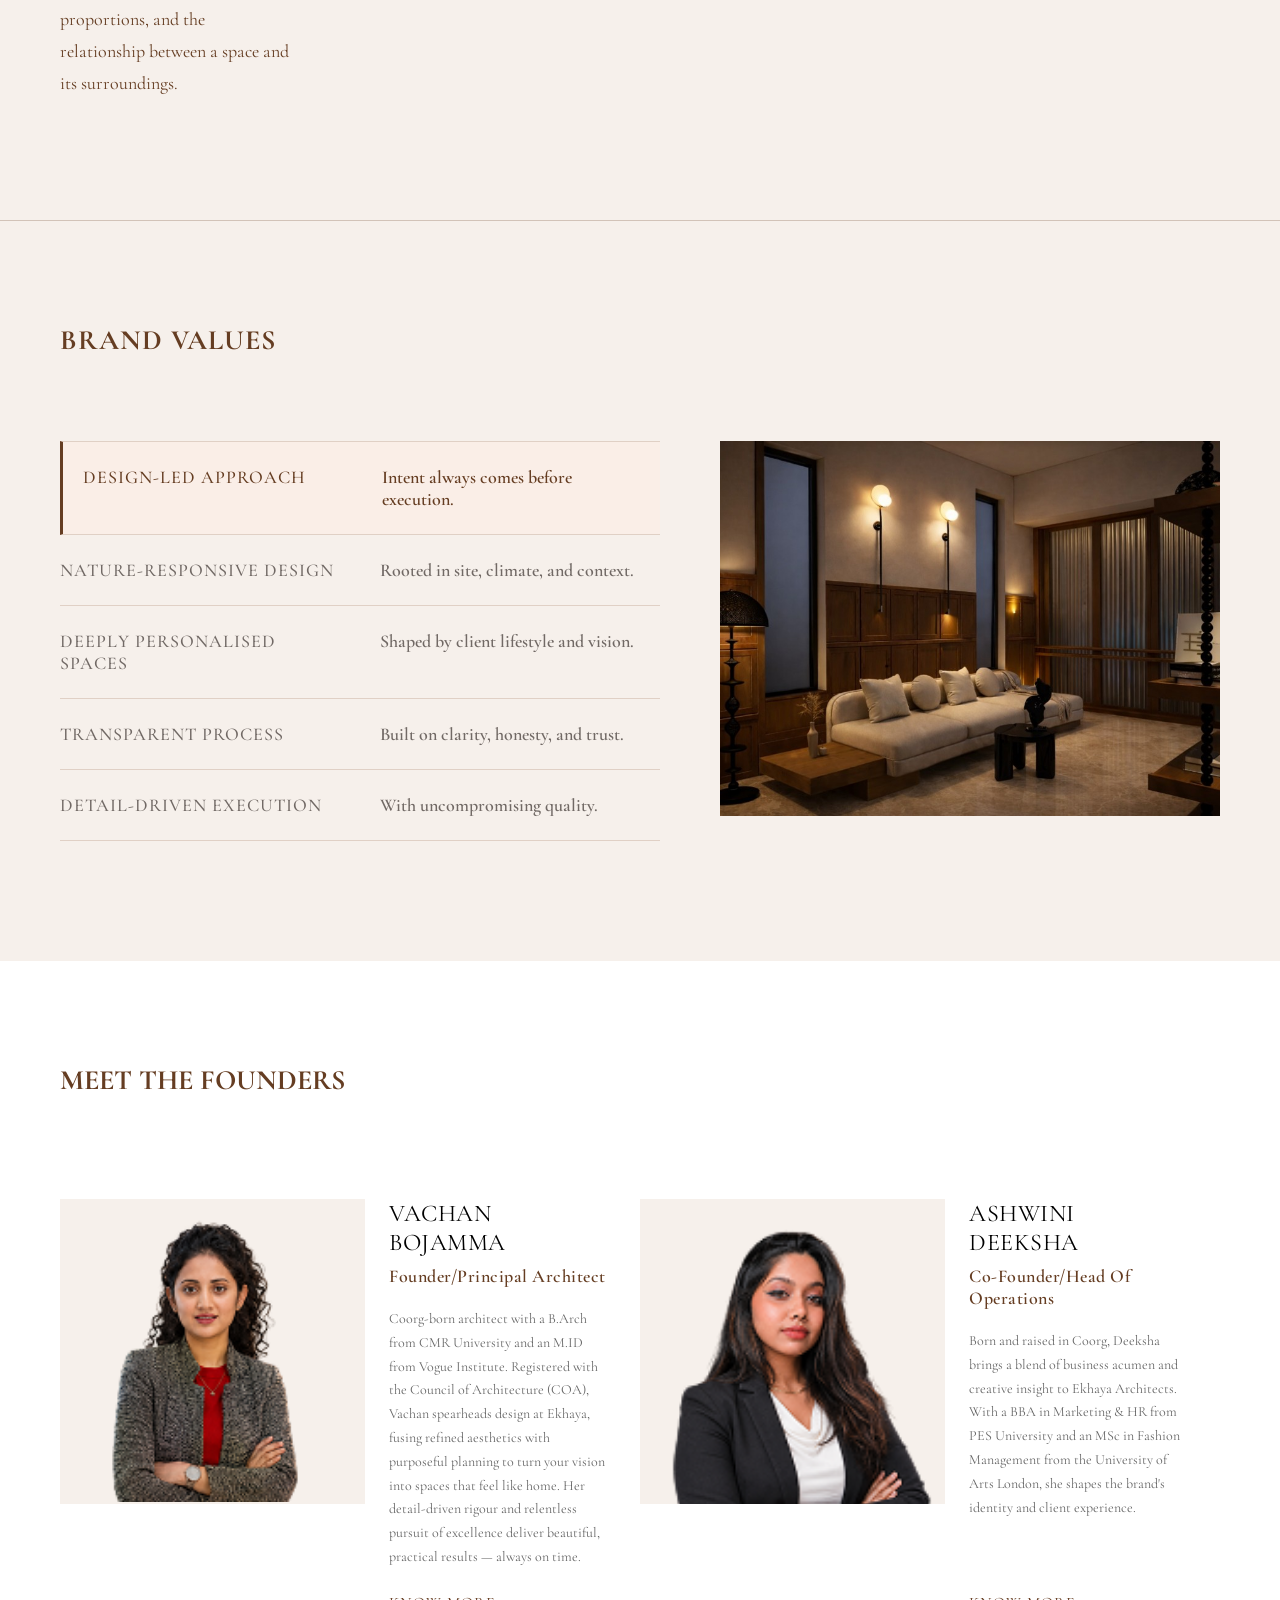
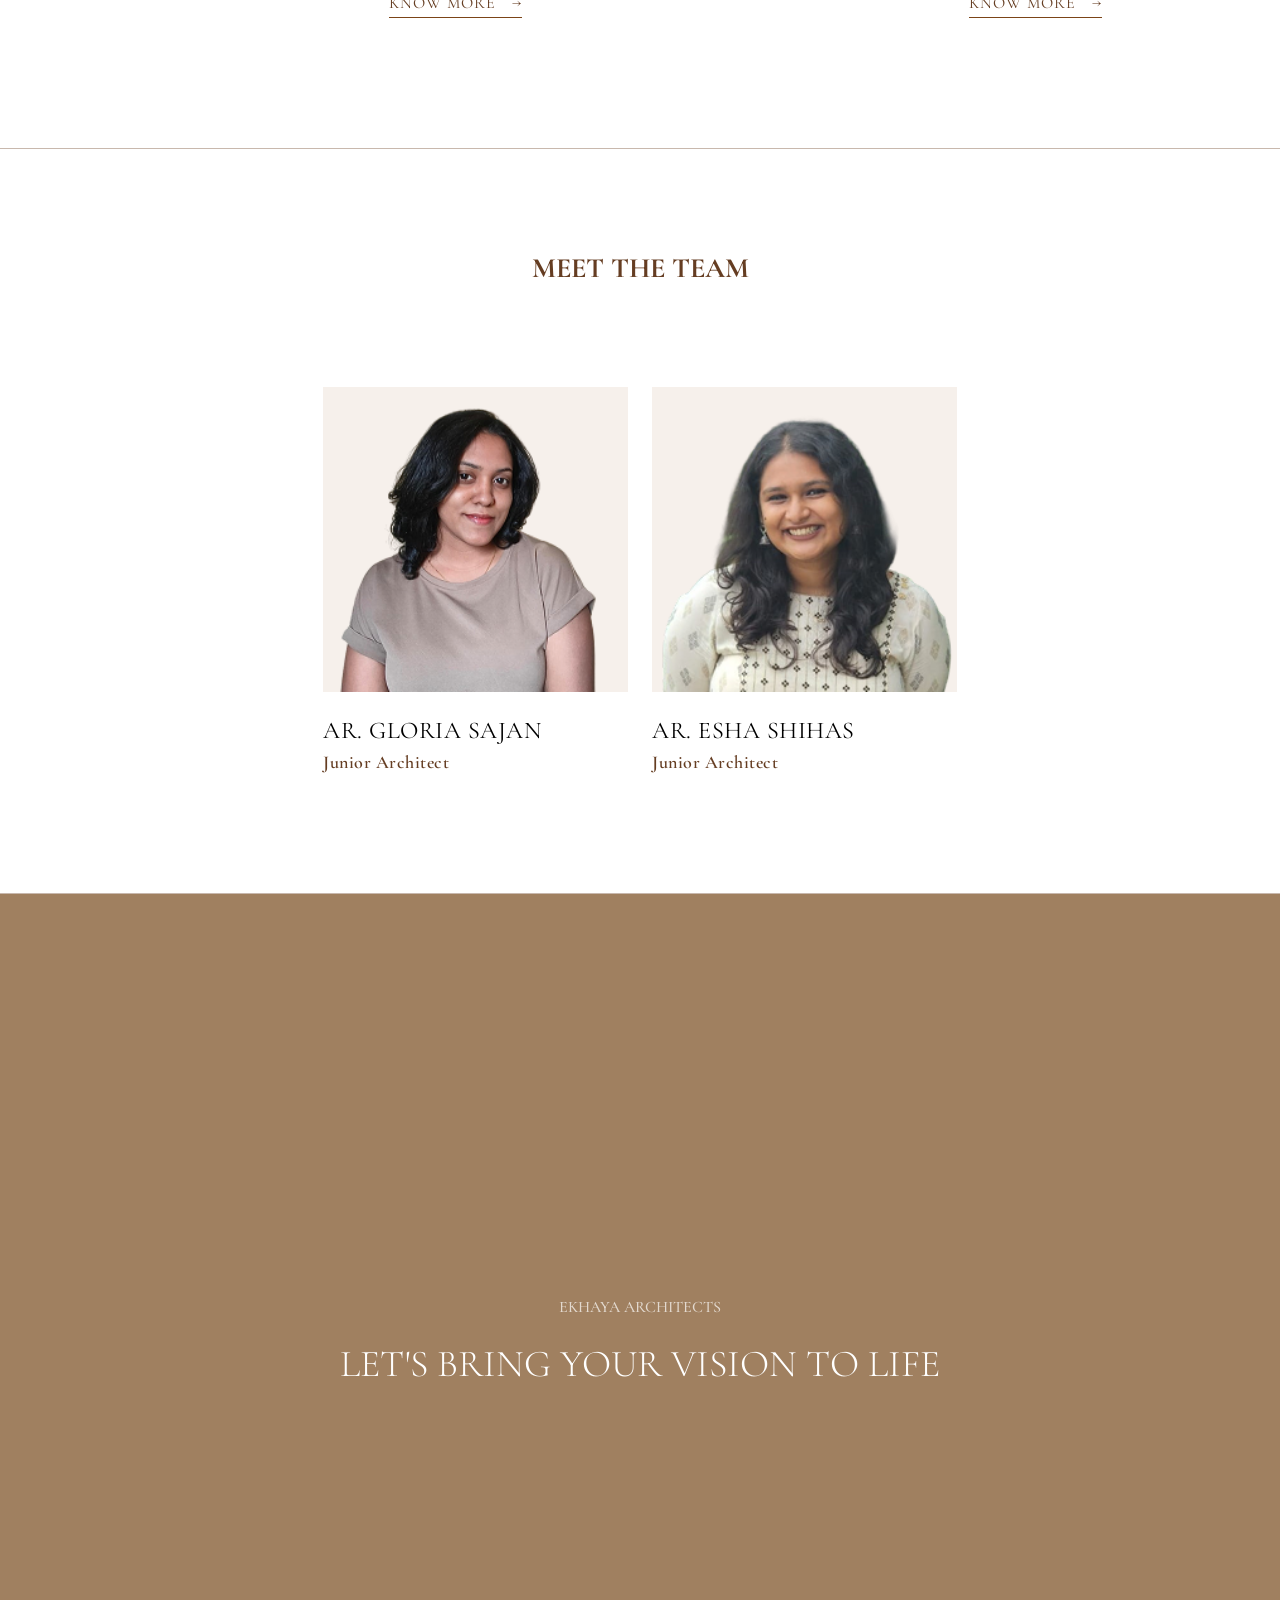
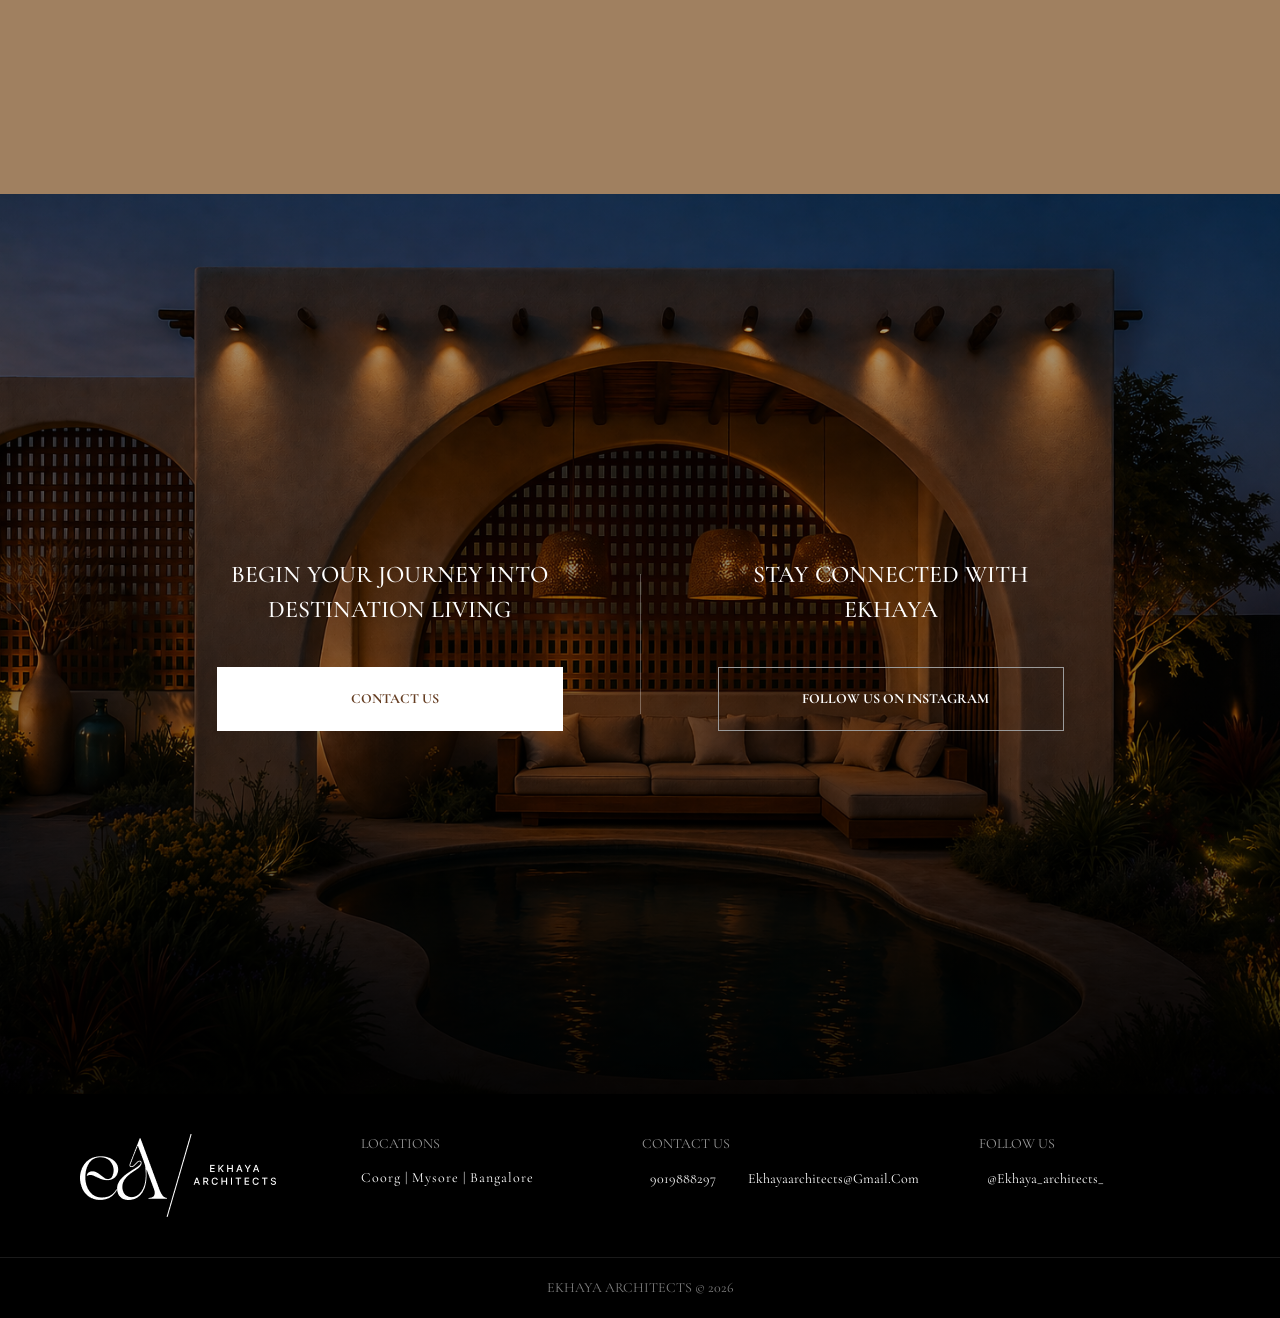
==== commit 50251f7a: "final push" ====
--- a/about.html
+++ b/about.html
@@ -48,7 +48,7 @@
     </aside>
     <!-- Section 1: Hero -->
     <section id="hero" class="hero">
-        <img src="./images/bg.png" alt="" class="hero-image">
+        <img src="./images/aboutbg.png" alt="" class="hero-image">
         <div class="overlay"></div>
         <div class="hero-content">
             <h1 class="hero-title">Home to the </h1>
@@ -66,13 +66,13 @@
             <div class="about-company-text">
                 <span class="about-company-label">ABOUT THE COMPANY</span>
                 <div class="about-company-columns">
-                    <p>Ekhaya Architects is a design-led architecture and interiors studio creating thoughtful, nature-responsive spaces. The studio specialises in homes, retreats, and bespoke projects that balance functionality, aesthetics, and context.</p>
-                    <p>Every design is shaped through close collaboration, detailed planning, and a deep respect for natural surroundings resulting in spaces that are personal, purposeful, and timeless. At Ekhaya, we don't just design spaces; we create environments meant to be lived, felt, and remembered.</p>
+                    <p>At Ekhaya, we believe a space should feel like it belongs to its place, to <b>its people, and to the life that unfolds within it</b>.<br><br>From homes nestled in the landscapes of Coorg to quiet urban residences, retreats, cafés across Mysore and Bangalore to spaces shaped around wellbeing, our work is guided by one idea: design should add to the way we live, not compete with it.<br><br>We are drawn to the quiet things natural light, honest materials, familiar textures, considered proportions, and the relationship between a space and its surroundings.</p>
+                    <p>We believe in restraint over excess, character over trends, and creating spaces that become more meaningful with time.<br><br><b>Ekhaya means home. And for us, home is not a style or a particular aesthetic. It is a feeling of belonging something we hope every space we create can hold, wherever it may be.</b></p>
                 </div>
             </div>
             <div class="about-company-video">
                 <video autoplay loop muted playsinline controls>
-                    <source src="./images/EA WORK DAY.mp4" type="video/mp4">
+                    <source src="./images/video2.mp4" type="video/mp4">
                 </video>
             </div>
         </div>
@@ -113,11 +113,11 @@
                     </div>
                 </div>
                 <div class="values-image">
-                    <img src="./images/bg.png" alt="Brand Value" class="active" data-index="0">
-                    <img src="./images/river.png" alt="Brand Value" data-index="1">
-                    <img src="./images/hatti.png" alt="Brand Value" data-index="2">
-                    <img src="./images/suvai.png" alt="Brand Value" data-index="3">
-                    <img src="./images/ginger.png" alt="Brand Value" data-index="4">
+                    <img src="./images/about1.png" alt="Brand Value" class="active" data-index="0">
+                    <img src="./images/about2.png" alt="Brand Value" data-index="1">
+                    <img src="./images/about3.png" alt="Brand Value" data-index="2">
+                    <img src="./images/about4.png" alt="Brand Value" data-index="3">
+                    <img src="./images/about5.png" alt="Brand Value" data-index="4">
                 </div>
             </div>
             <!-- Mobile Value Display -->
@@ -152,7 +152,7 @@
                     <!-- Founders: Vachan Bojamma -->
                     <div class="team-card founder-card" data-index="0">
                         <div class="team-card-image">
-                            <img src="./images/founder.png" alt="Vachan Bojamma">
+                            <img src="./images/vachan.png" alt="Vachan Bojamma">
                         </div>
                         <div class="team-card-info">
                             <h3 class="team-card-name">VACHAN BOJAMMA</h3>
@@ -164,7 +164,7 @@
                     <!-- Founders: Ashwini Deeksha -->
                     <div class="team-card founder-card" data-index="1">
                         <div class="team-card-image">
-                            <img src="./images/cofounder.png" alt="Ashwini Deeksha">
+                            <img src="./images/deeksha.png" alt="Ashwini Deeksha">
                         </div>
                         <div class="team-card-info">
                             <h3 class="team-card-name">ASHWINI DEEKSHA</h3>
--- a/css/about.css
+++ b/css/about.css
@@ -371,7 +371,7 @@
 
 .team-card-image img {
     width: 100%;
-    height: 100%;
+    /* height: 100%; */
     object-fit: cover;
 }
 
@@ -1174,7 +1174,7 @@
     max-width: 500px;
     padding: 48px 40px;
     overflow-y: auto;
-    background: var(--color-contact-bg);
+    background: #fefefe;
     transform: translateX(100%);
     transition: transform var(--transition-panel);
     z-index: 1001;
@@ -1228,7 +1228,7 @@
     width: 100%;
     aspect-ratio: 3/4;
     max-height: 400px;
-    background: linear-gradient(135deg, #ffe8dc 0%, #ffd5c2 50%, #ffc4a8 100%);
+    background: var(--color-bg);
     overflow: hidden;
 }
 
@@ -1358,7 +1358,7 @@
 .about-company-columns {
     display: grid;
     grid-template-columns: 1fr 1fr;
-    gap: 40px;
+    gap: 75px;
 }
 
 .about-company-columns p {
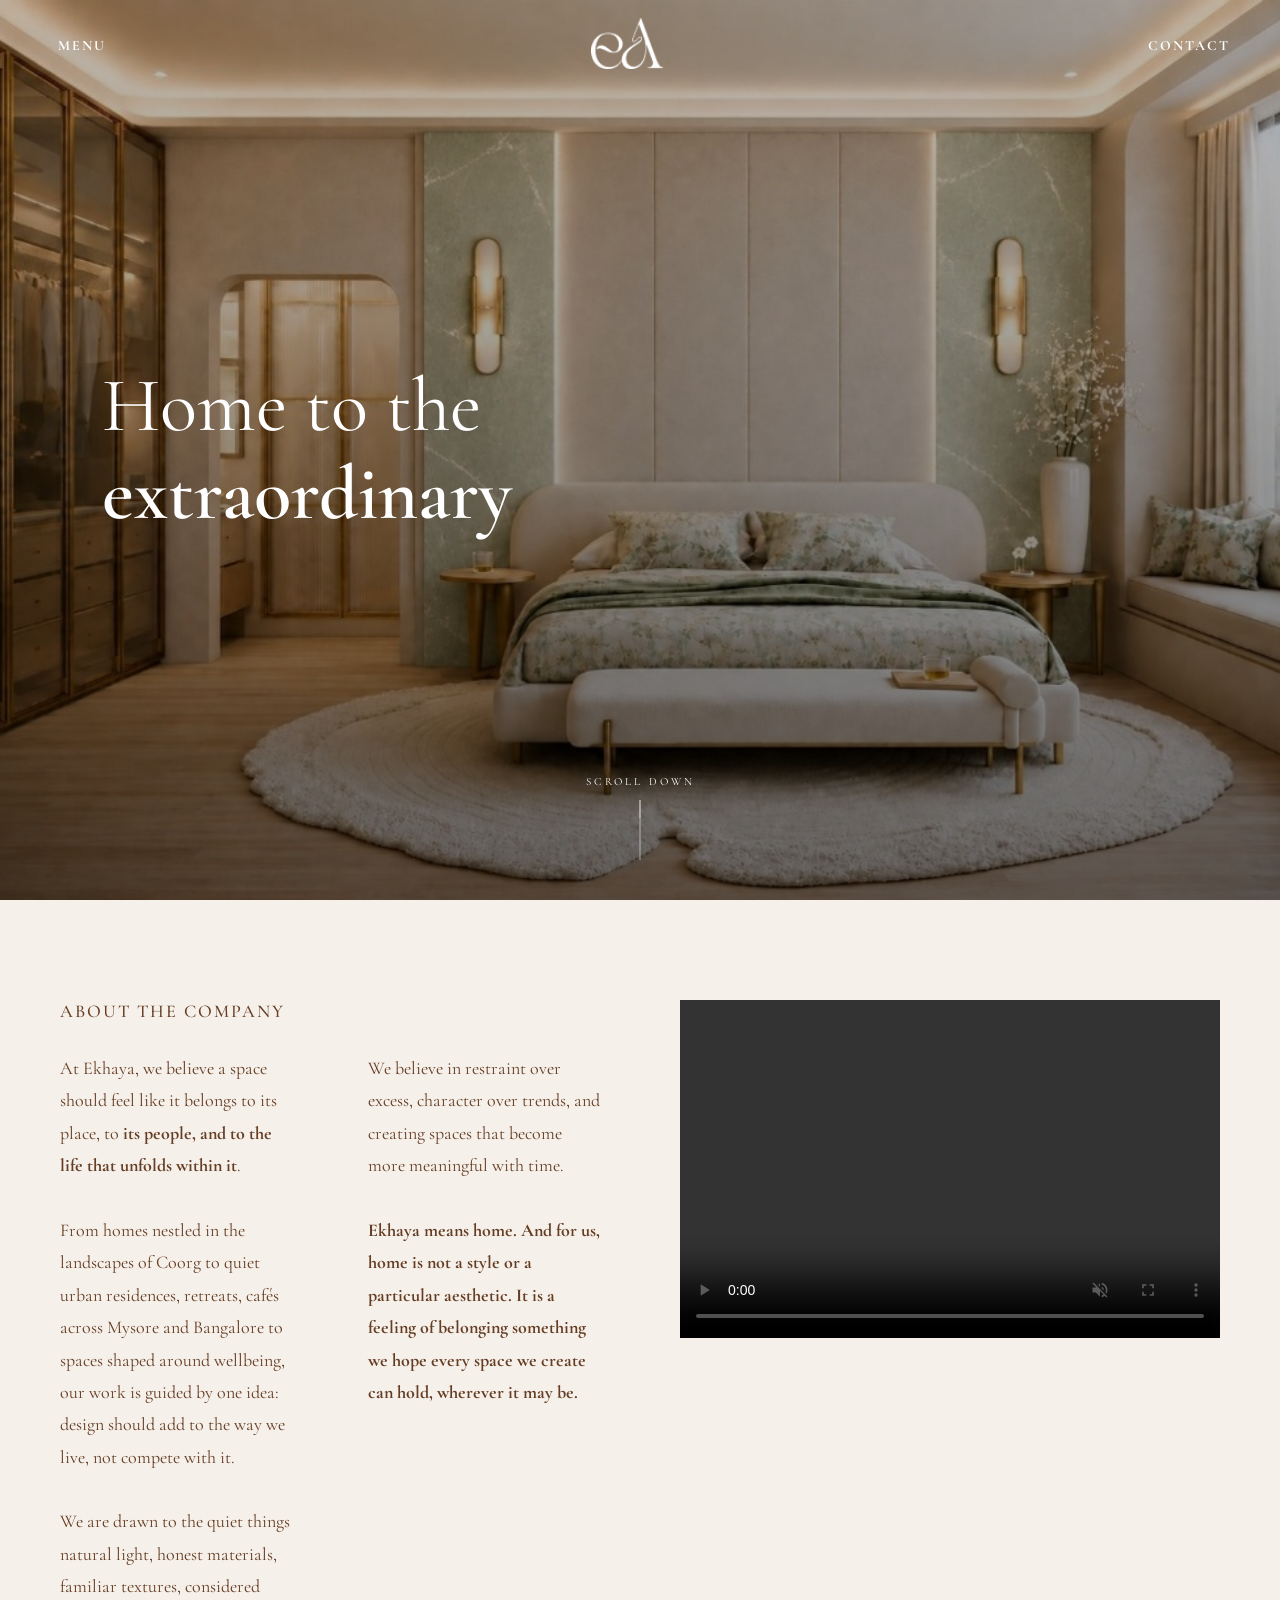
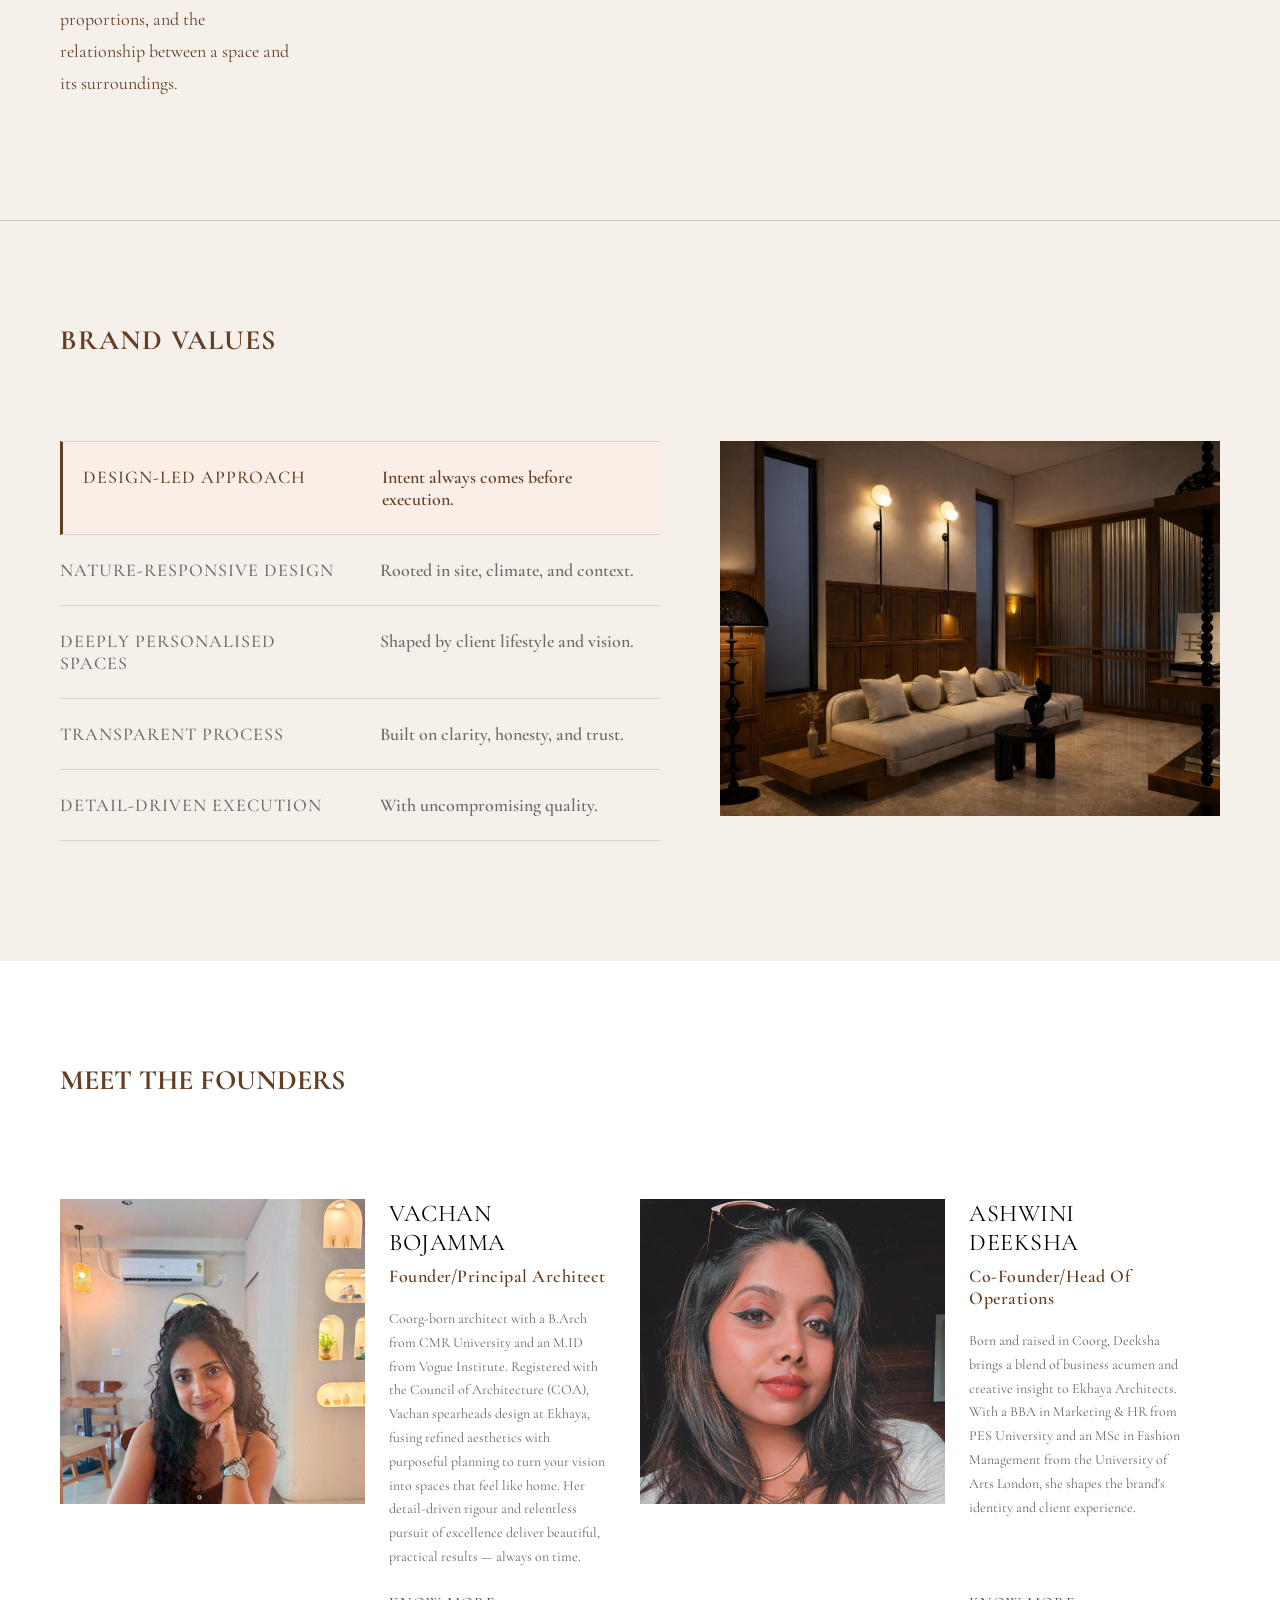
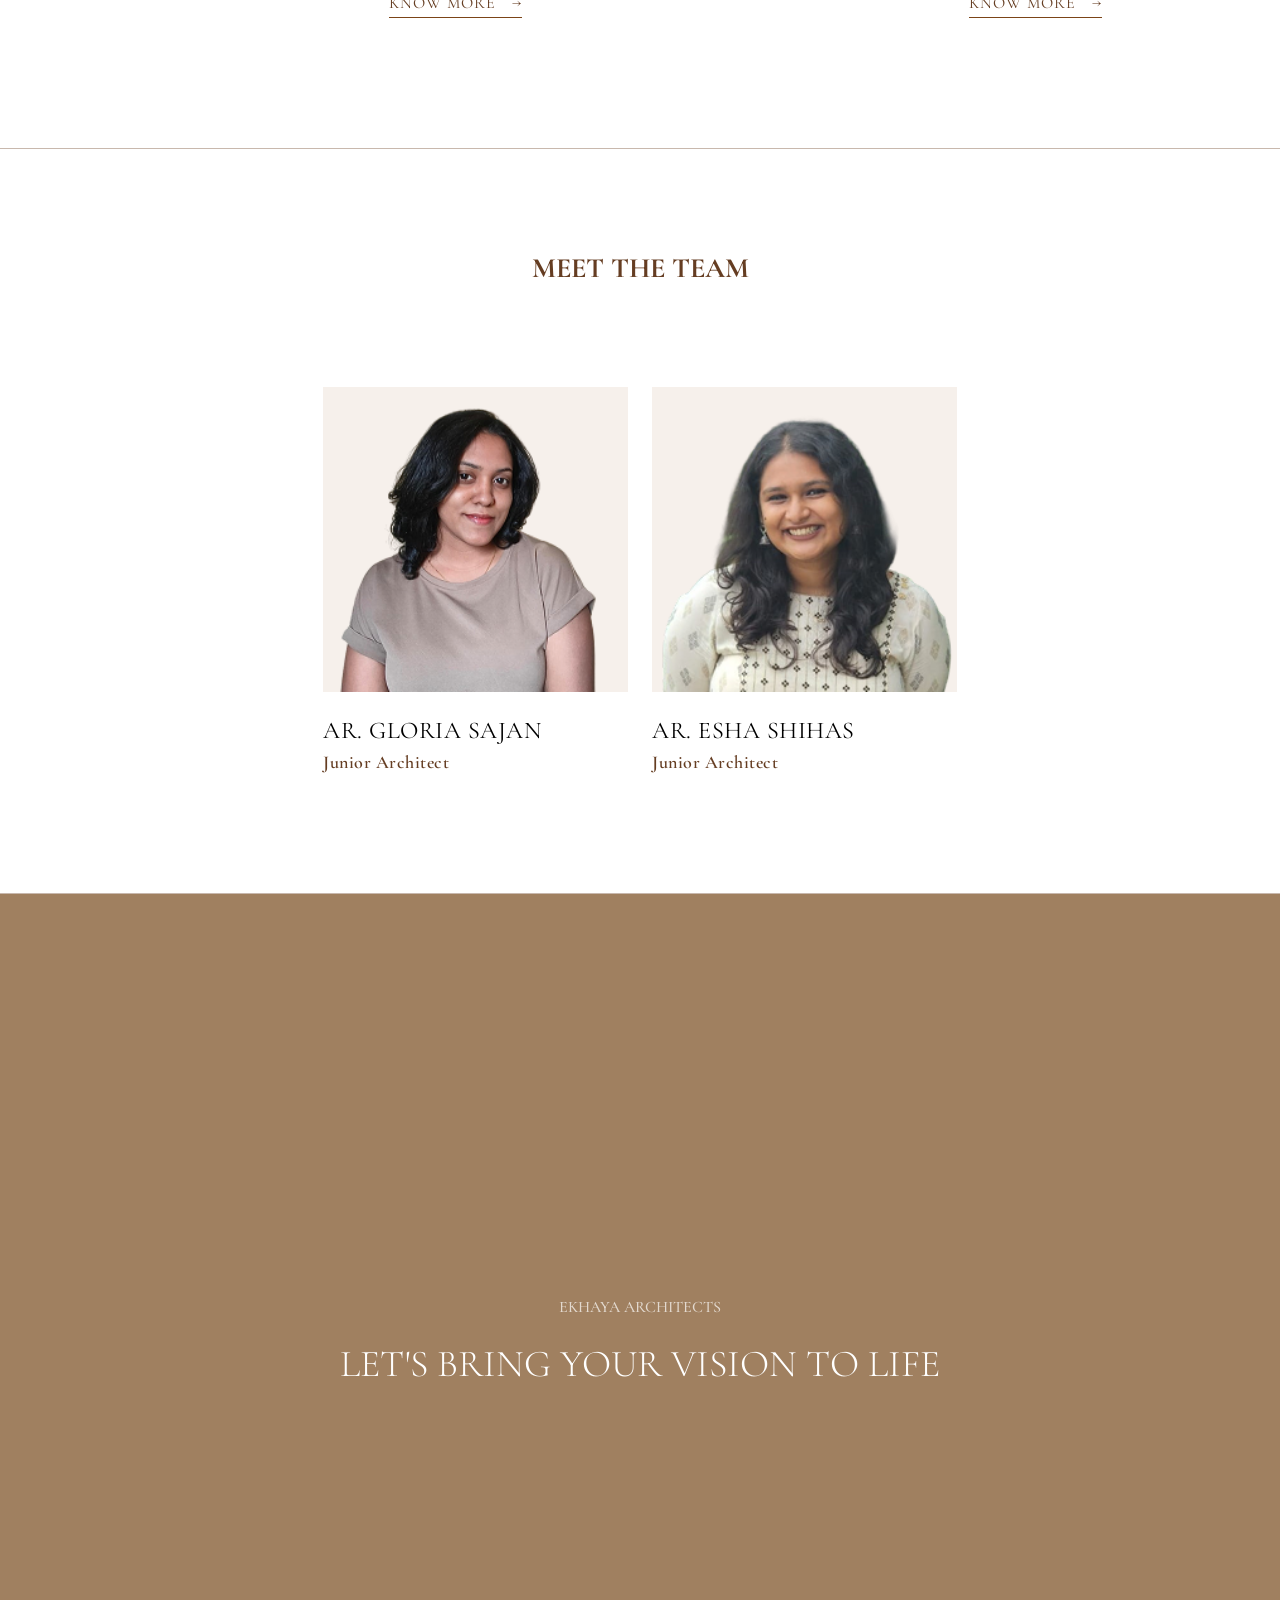
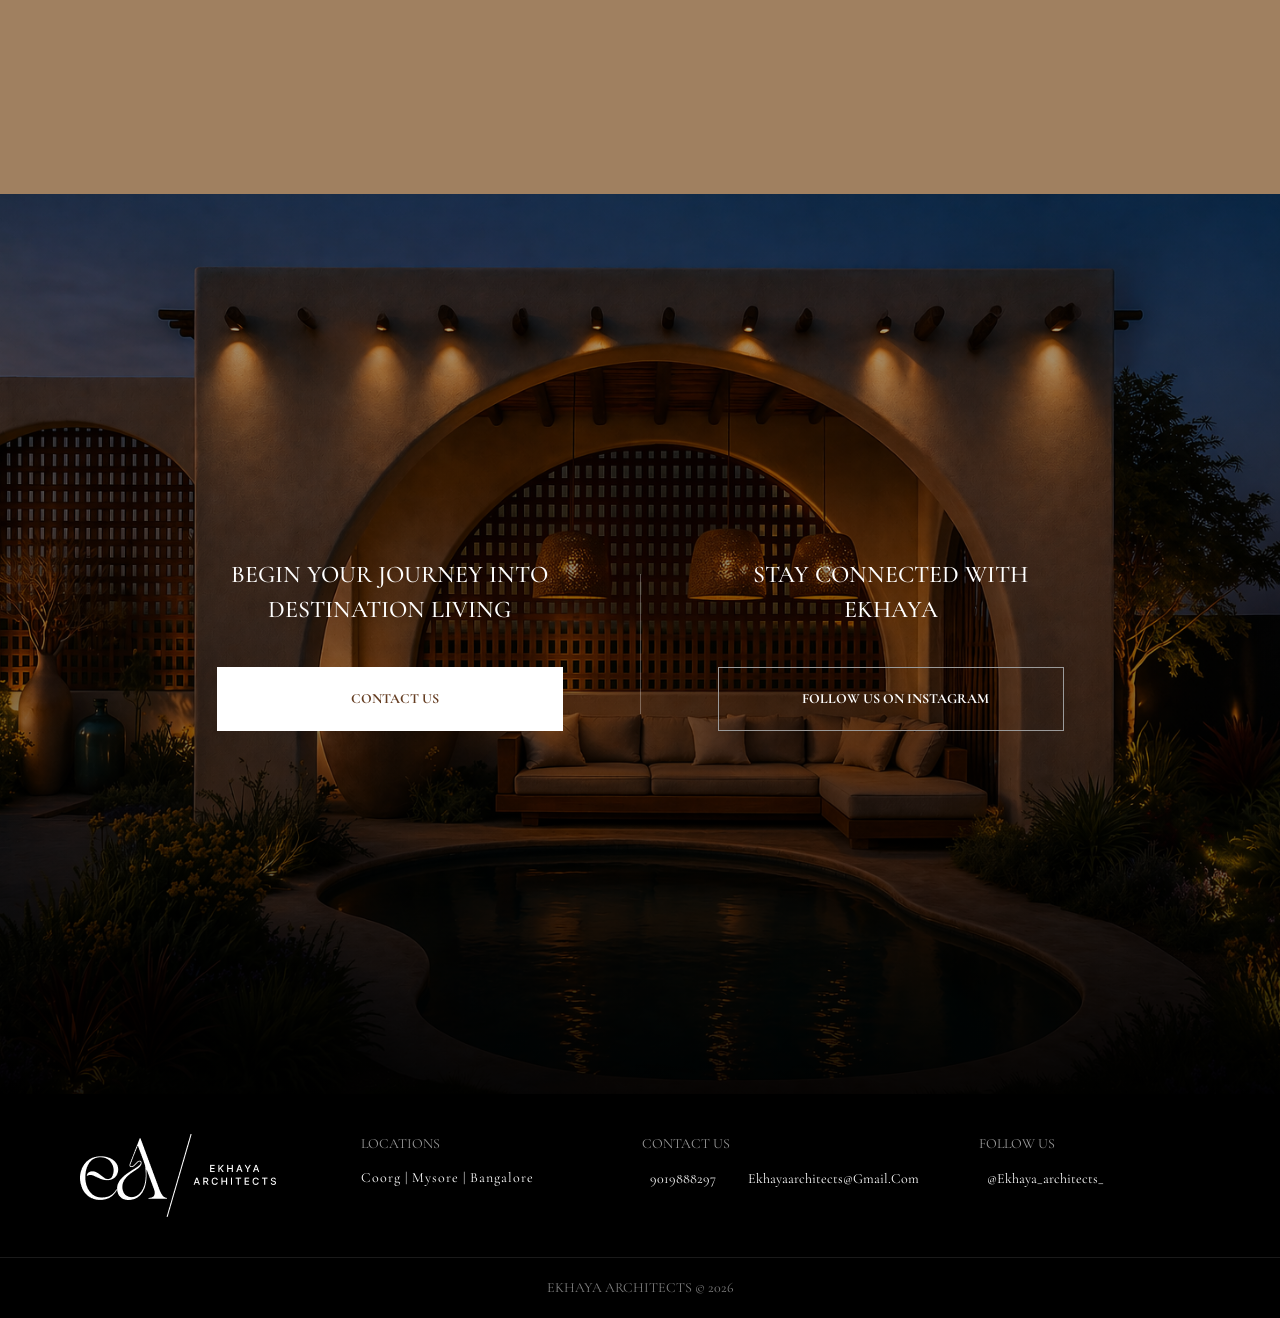
==== commit 525e4c6d: "final push" ====
--- a/about.html
+++ b/about.html
@@ -152,7 +152,7 @@
                     <!-- Founders: Vachan Bojamma -->
                     <div class="team-card founder-card" data-index="0">
                         <div class="team-card-image">
-                            <img src="./images/vachan.png" alt="Vachan Bojamma">
+                            <img src="./images/vachan.jpeg" alt="Vachan Bojamma">
                         </div>
                         <div class="team-card-info">
                             <h3 class="team-card-name">VACHAN BOJAMMA</h3>
@@ -164,7 +164,7 @@
                     <!-- Founders: Ashwini Deeksha -->
                     <div class="team-card founder-card" data-index="1">
                         <div class="team-card-image">
-                            <img src="./images/deeksha.png" alt="Ashwini Deeksha">
+                            <img src="./images/deeksha.jpeg" alt="Ashwini Deeksha">
                         </div>
                         <div class="team-card-info">
                             <h3 class="team-card-name">ASHWINI DEEKSHA</h3>
@@ -334,7 +334,7 @@
             <button type="button" class="panel-close" aria-label="Close contact form"><i class="ph ph-x"></i></button>
         </div>
 
-        <a href="https://wa.me/919018888297" class="btn btn--whatsapp" target="_blank" rel="noopener noreferrer">
+        <a href="https://wa.me/+919018888297" class="btn btn--whatsapp" target="_blank" rel="noopener noreferrer">
             <svg width="20" height="20" viewBox="0 0 24 24" fill="currentColor" aria-hidden="true">
                 <path d="M17.472 14.382c-.297-.149-1.758-.867-2.03-.967-.273-.099-.471-.148-.67.15-.197.297-.767.966-.94 1.164-.173.199-.347.223-.644.075-.297-.15-1.255-.463-2.39-1.475-.883-.788-1.48-1.761-1.653-2.059-.173-.297-.018-.458.13-.606.134-.133.298-.347.446-.52.149-.174.198-.298.298-.497.099-.198.05-.371-.025-.52-.075-.149-.669-1.612-.916-2.207-.242-.579-.487-.5-.669-.51-.173-.008-.371-.01-.57-.01-.198 0-.52.074-.792.372-.272.297-1.04 1.016-1.04 2.479 0 1.462 1.065 2.875 1.213 3.074.149.198 2.096 3.2 5.077 4.487.709.306 1.262.489 1.694.625.712.227 1.36.195 1.871.118.571-.085 1.758-.719 2.006-1.413.248-.694.248-1.289.173-1.413-.074-.124-.272-.198-.57-.347m-5.421 7.403h-.004a9.87 9.87 0 01-5.031-1.378l-.361-.214-3.741.982.998-3.648-.235-.374a9.86 9.86 0 01-1.51-5.26c.001-5.45 4.436-9.884 9.888-9.884 2.64 0 5.122 1.03 6.988 2.898a9.825 9.825 0 012.893 6.994c-.003 5.45-4.435 9.884-9.885 9.884m8.413-18.297A11.815 11.815 0 0012.05 0C5.495 0 .16 5.335.157 11.892c0 2.096.547 4.142 1.588 5.945L.057 24l6.305-1.654a11.882 11.882 0 005.683 1.448h.005c6.554 0 11.89-5.335 11.893-11.893a11.821 11.821 0 00-3.48-8.413z"/>
             </svg>
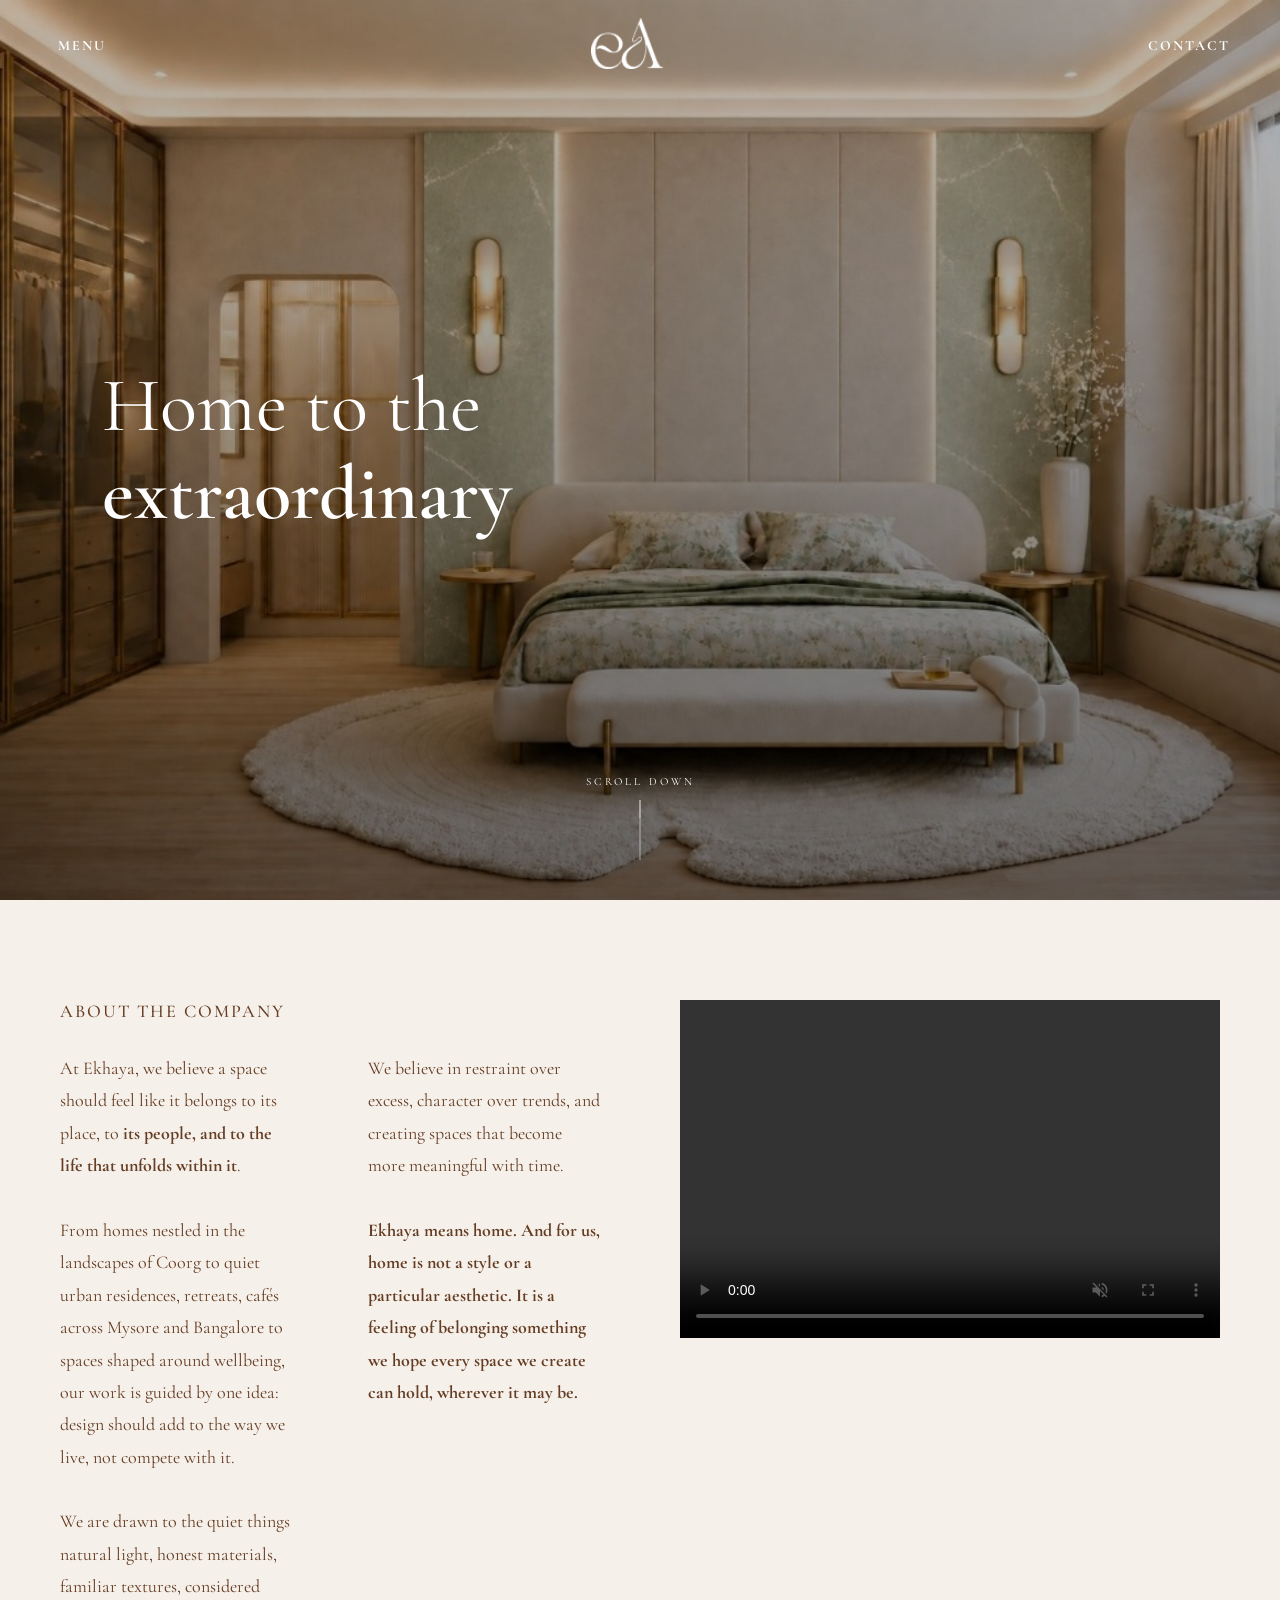
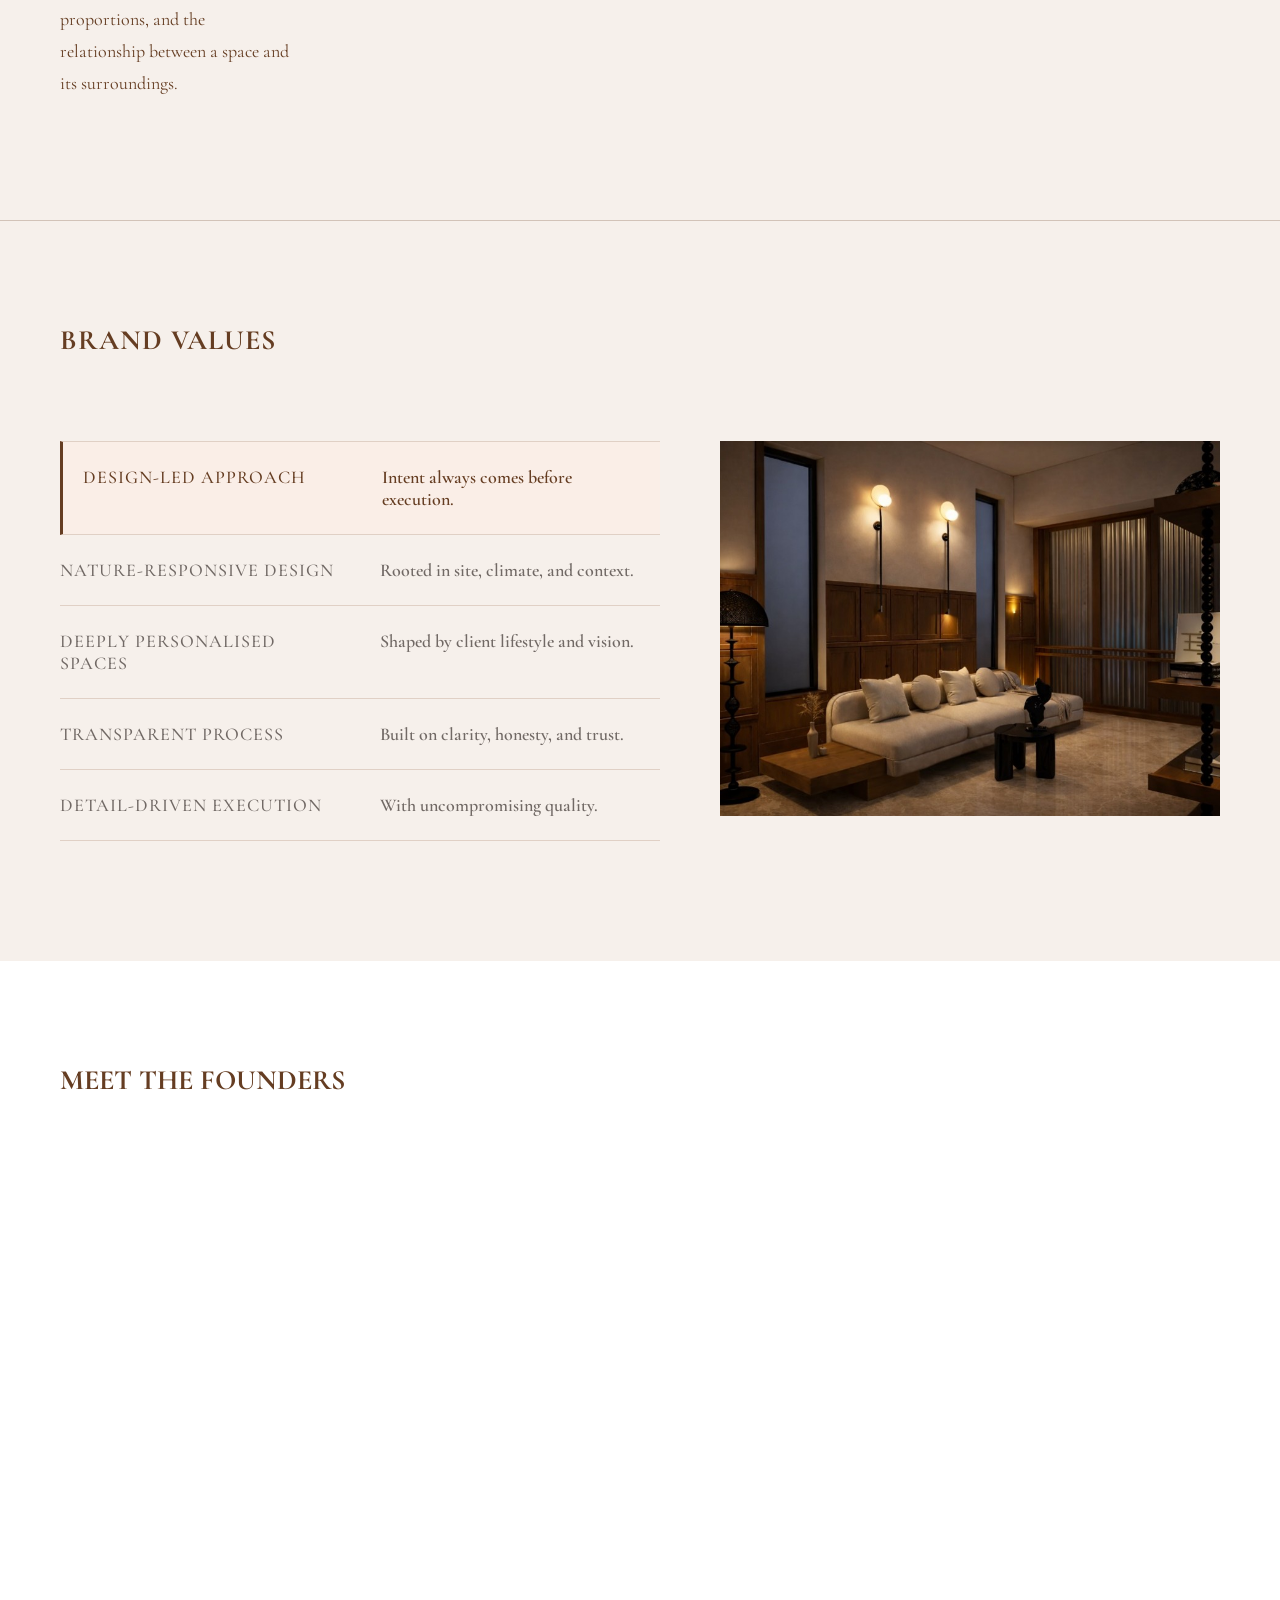
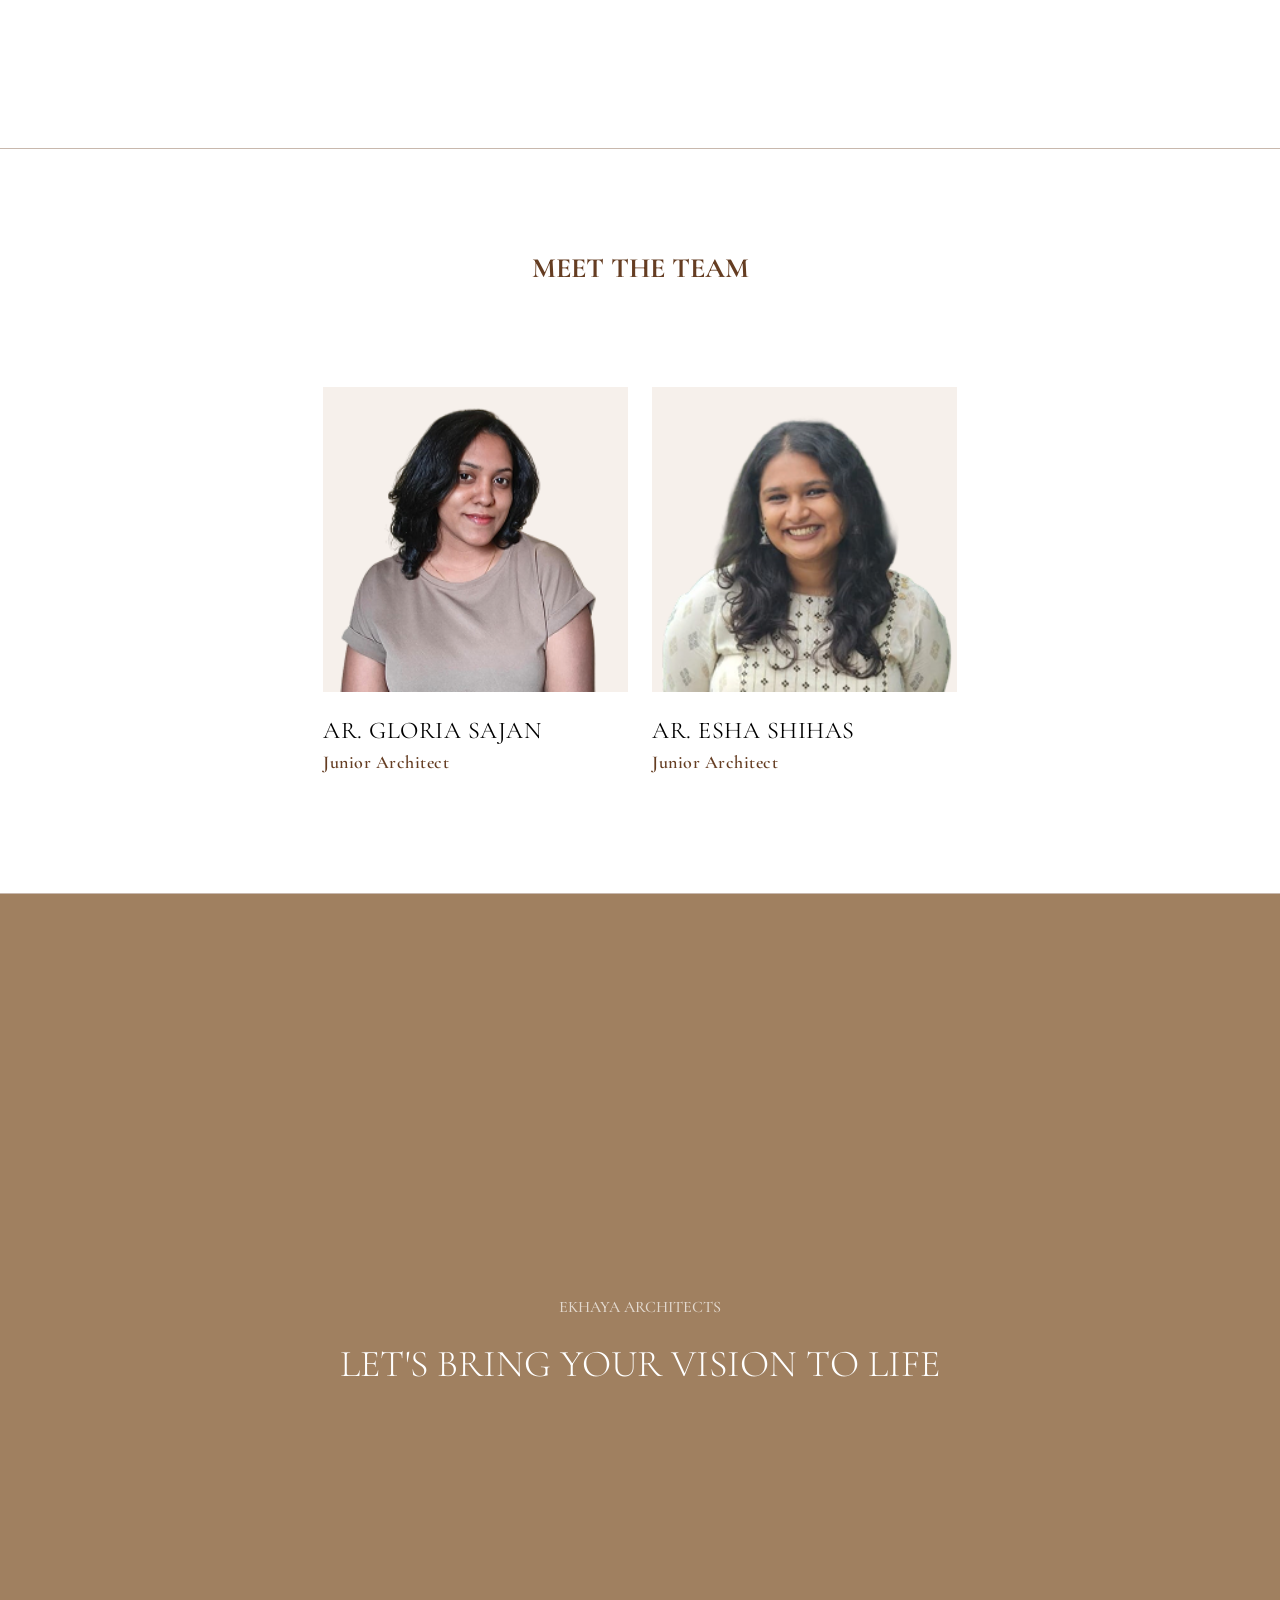
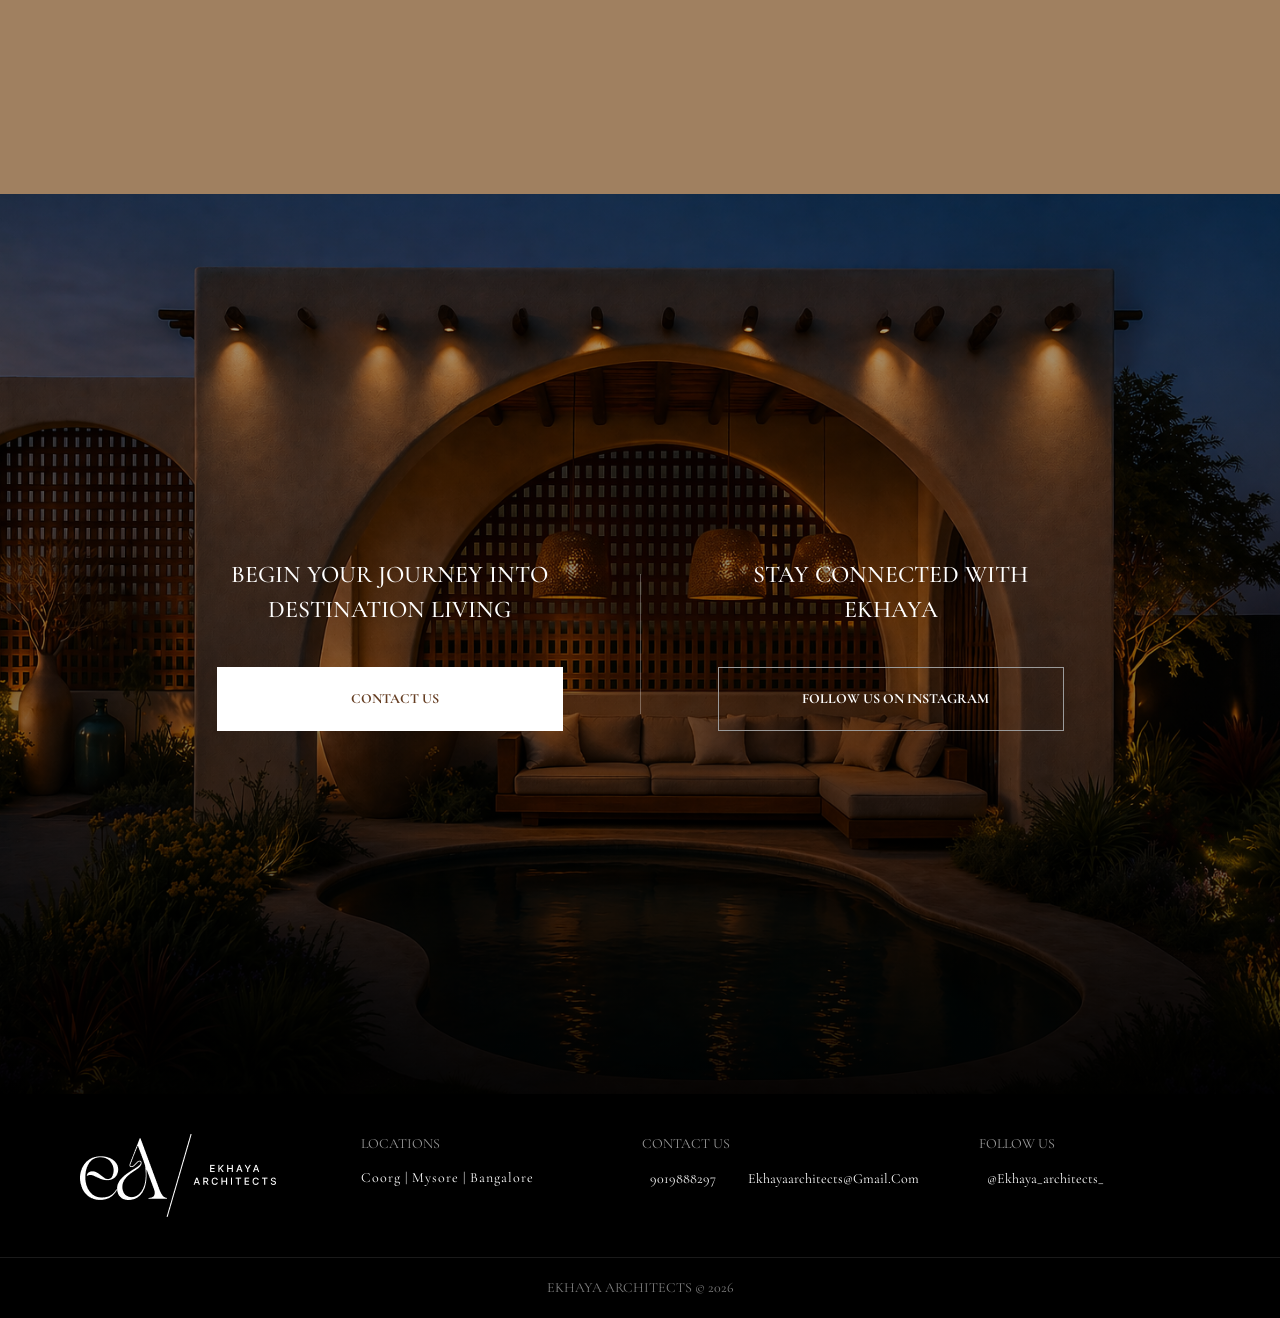
==== commit bd37417a: "final push" ====
--- a/about.html
+++ b/about.html
@@ -334,7 +334,7 @@
             <button type="button" class="panel-close" aria-label="Close contact form"><i class="ph ph-x"></i></button>
         </div>
 
-        <a href="https://wa.me/+919018888297" class="btn btn--whatsapp" target="_blank" rel="noopener noreferrer">
+        <a href="https://wa.me/919018888297" class="btn btn--whatsapp" target="_blank" rel="noopener noreferrer">
             <svg width="20" height="20" viewBox="0 0 24 24" fill="currentColor" aria-hidden="true">
                 <path d="M17.472 14.382c-.297-.149-1.758-.867-2.03-.967-.273-.099-.471-.148-.67.15-.197.297-.767.966-.94 1.164-.173.199-.347.223-.644.075-.297-.15-1.255-.463-2.39-1.475-.883-.788-1.48-1.761-1.653-2.059-.173-.297-.018-.458.13-.606.134-.133.298-.347.446-.52.149-.174.198-.298.298-.497.099-.198.05-.371-.025-.52-.075-.149-.669-1.612-.916-2.207-.242-.579-.487-.5-.669-.51-.173-.008-.371-.01-.57-.01-.198 0-.52.074-.792.372-.272.297-1.04 1.016-1.04 2.479 0 1.462 1.065 2.875 1.213 3.074.149.198 2.096 3.2 5.077 4.487.709.306 1.262.489 1.694.625.712.227 1.36.195 1.871.118.571-.085 1.758-.719 2.006-1.413.248-.694.248-1.289.173-1.413-.074-.124-.272-.198-.57-.347m-5.421 7.403h-.004a9.87 9.87 0 01-5.031-1.378l-.361-.214-3.741.982.998-3.648-.235-.374a9.86 9.86 0 01-1.51-5.26c.001-5.45 4.436-9.884 9.888-9.884 2.64 0 5.122 1.03 6.988 2.898a9.825 9.825 0 012.893 6.994c-.003 5.45-4.435 9.884-9.885 9.884m8.413-18.297A11.815 11.815 0 0012.05 0C5.495 0 .16 5.335.157 11.892c0 2.096.547 4.142 1.588 5.945L.057 24l6.305-1.654a11.882 11.882 0 005.683 1.448h.005c6.554 0 11.89-5.335 11.893-11.893a11.821 11.821 0 00-3.48-8.413z"/>
             </svg>
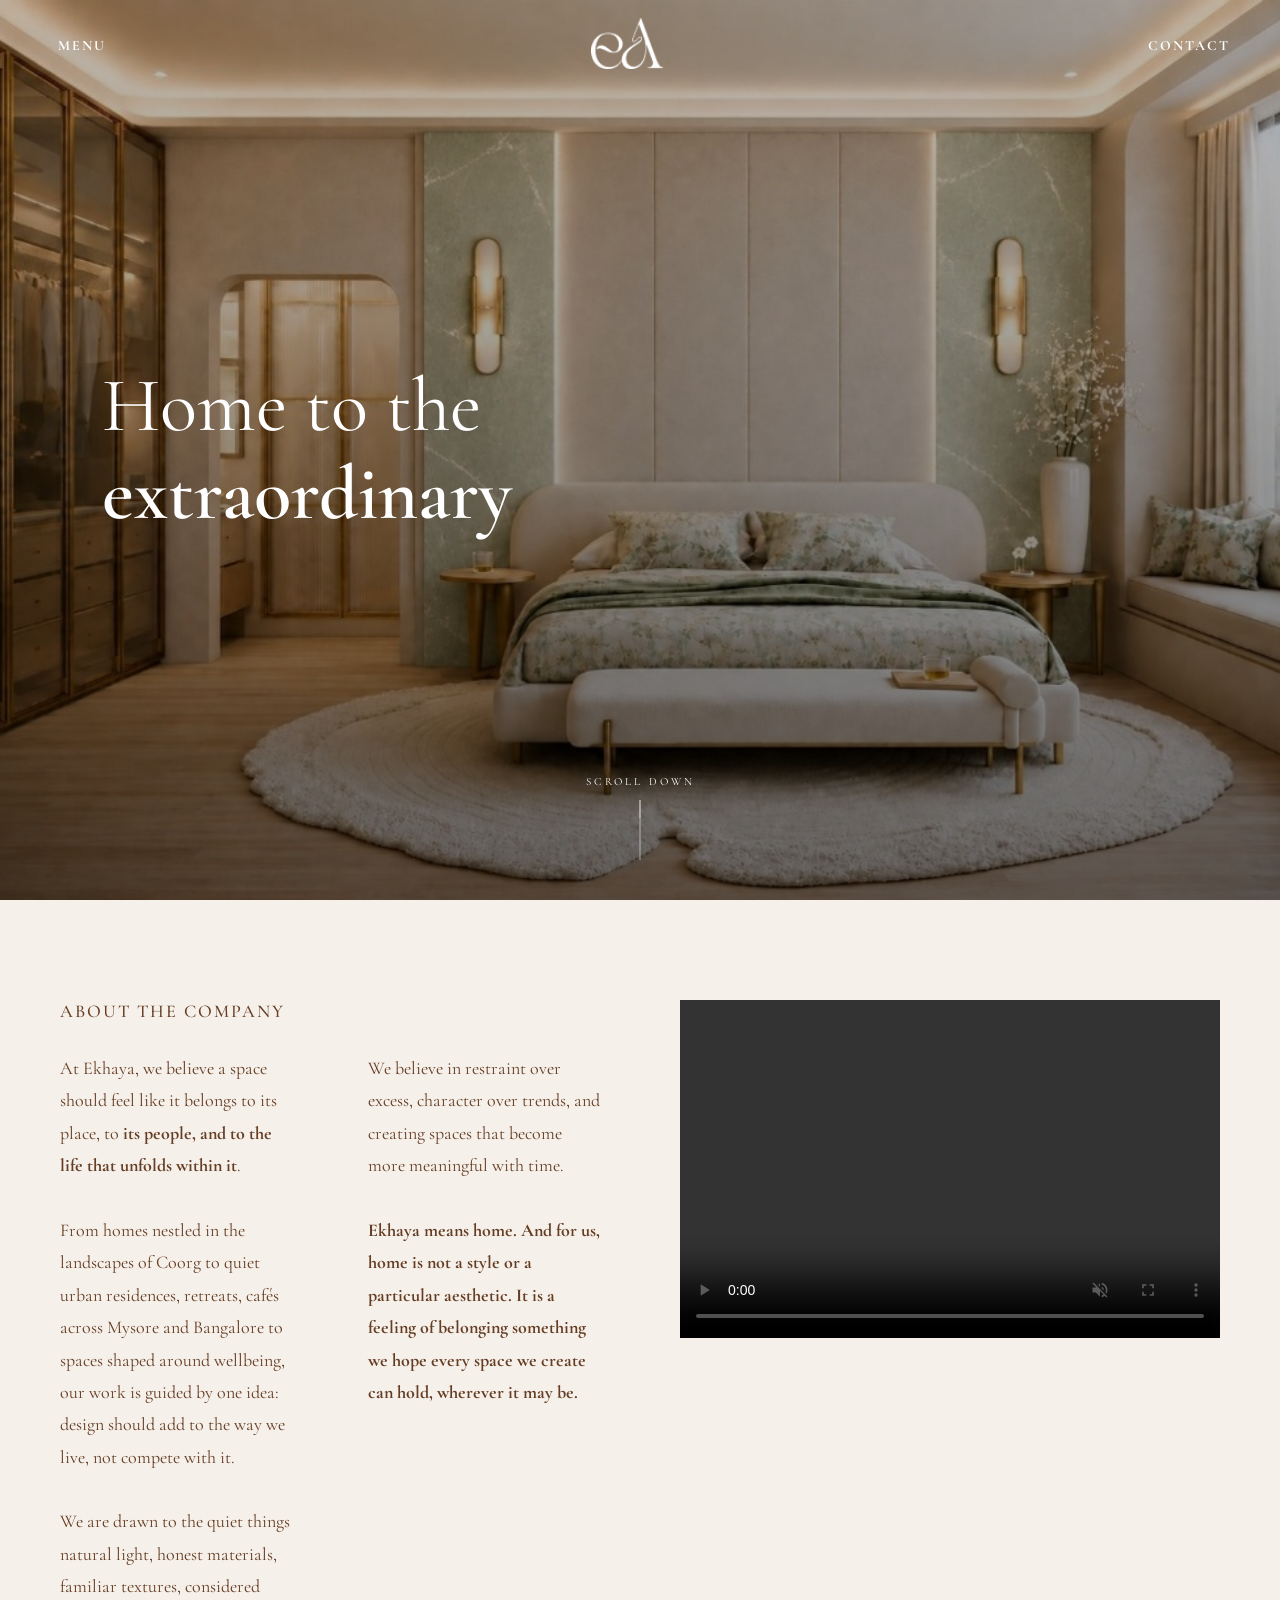
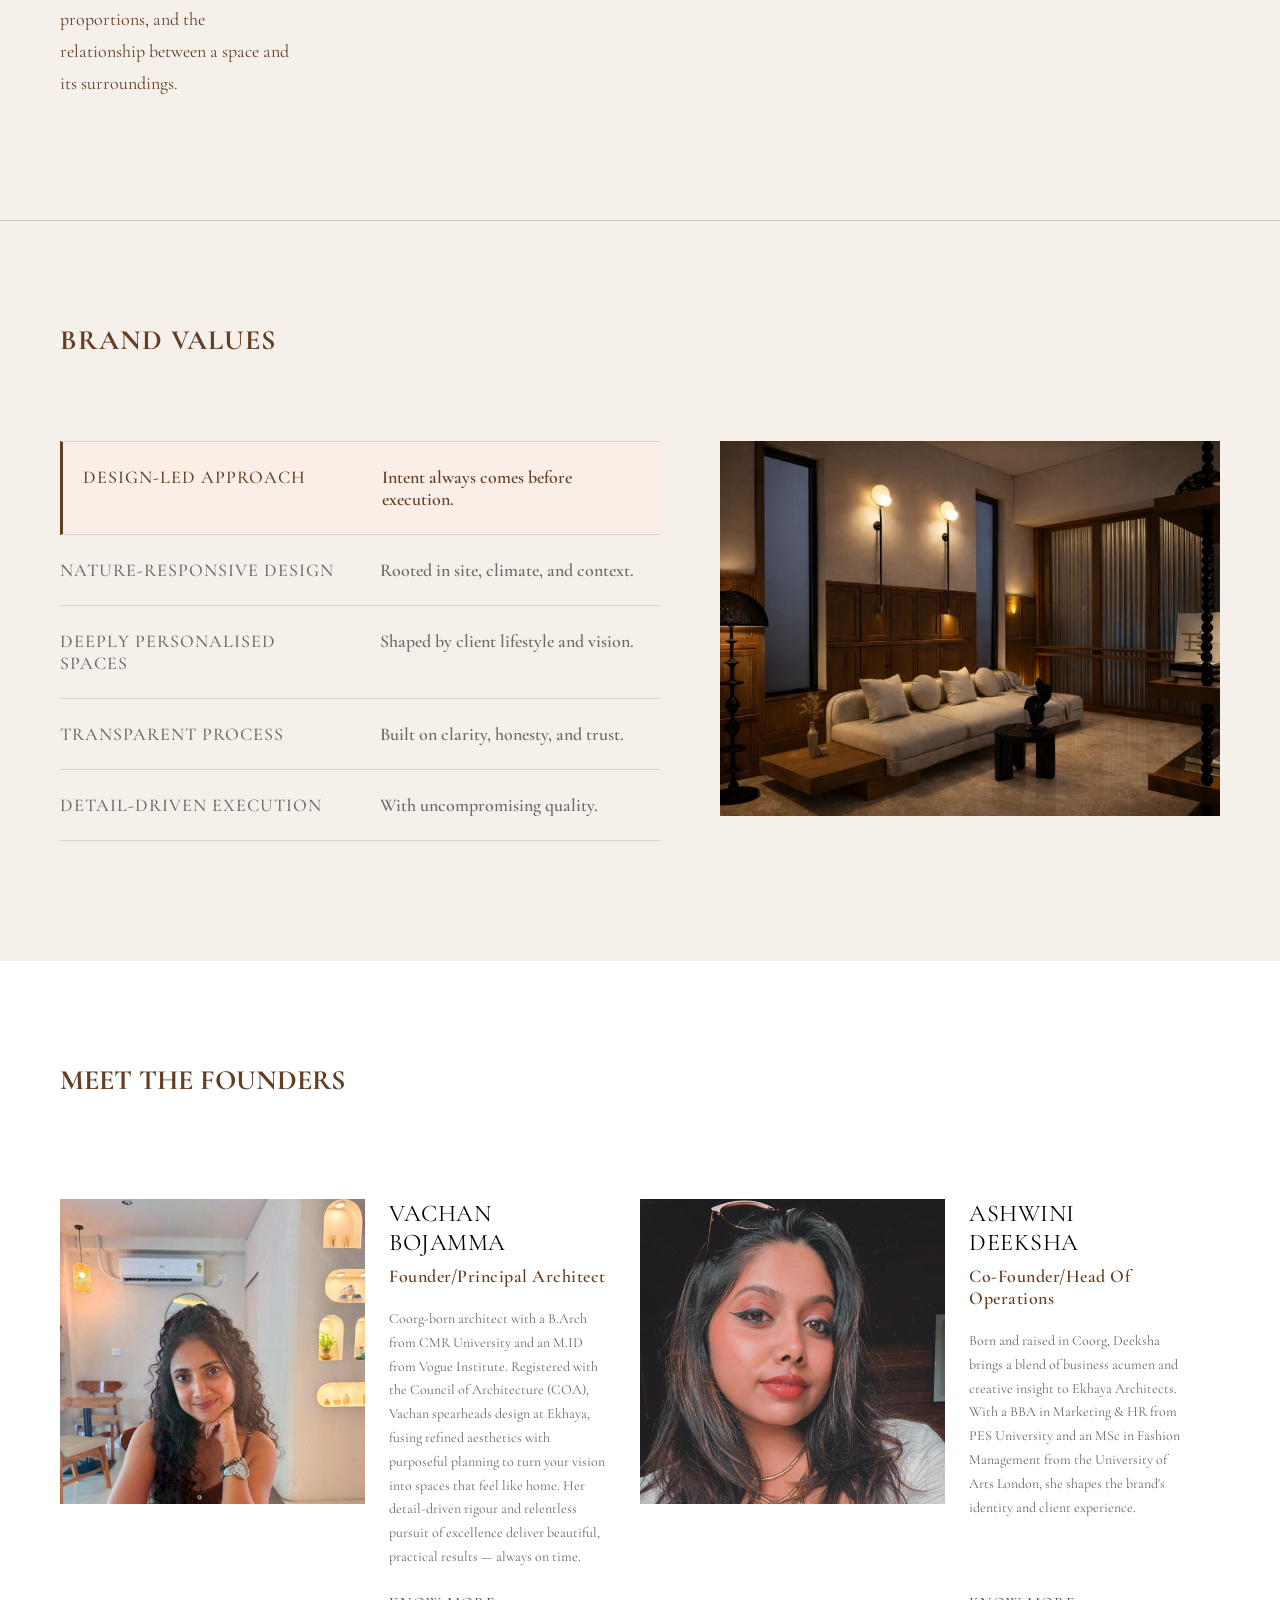
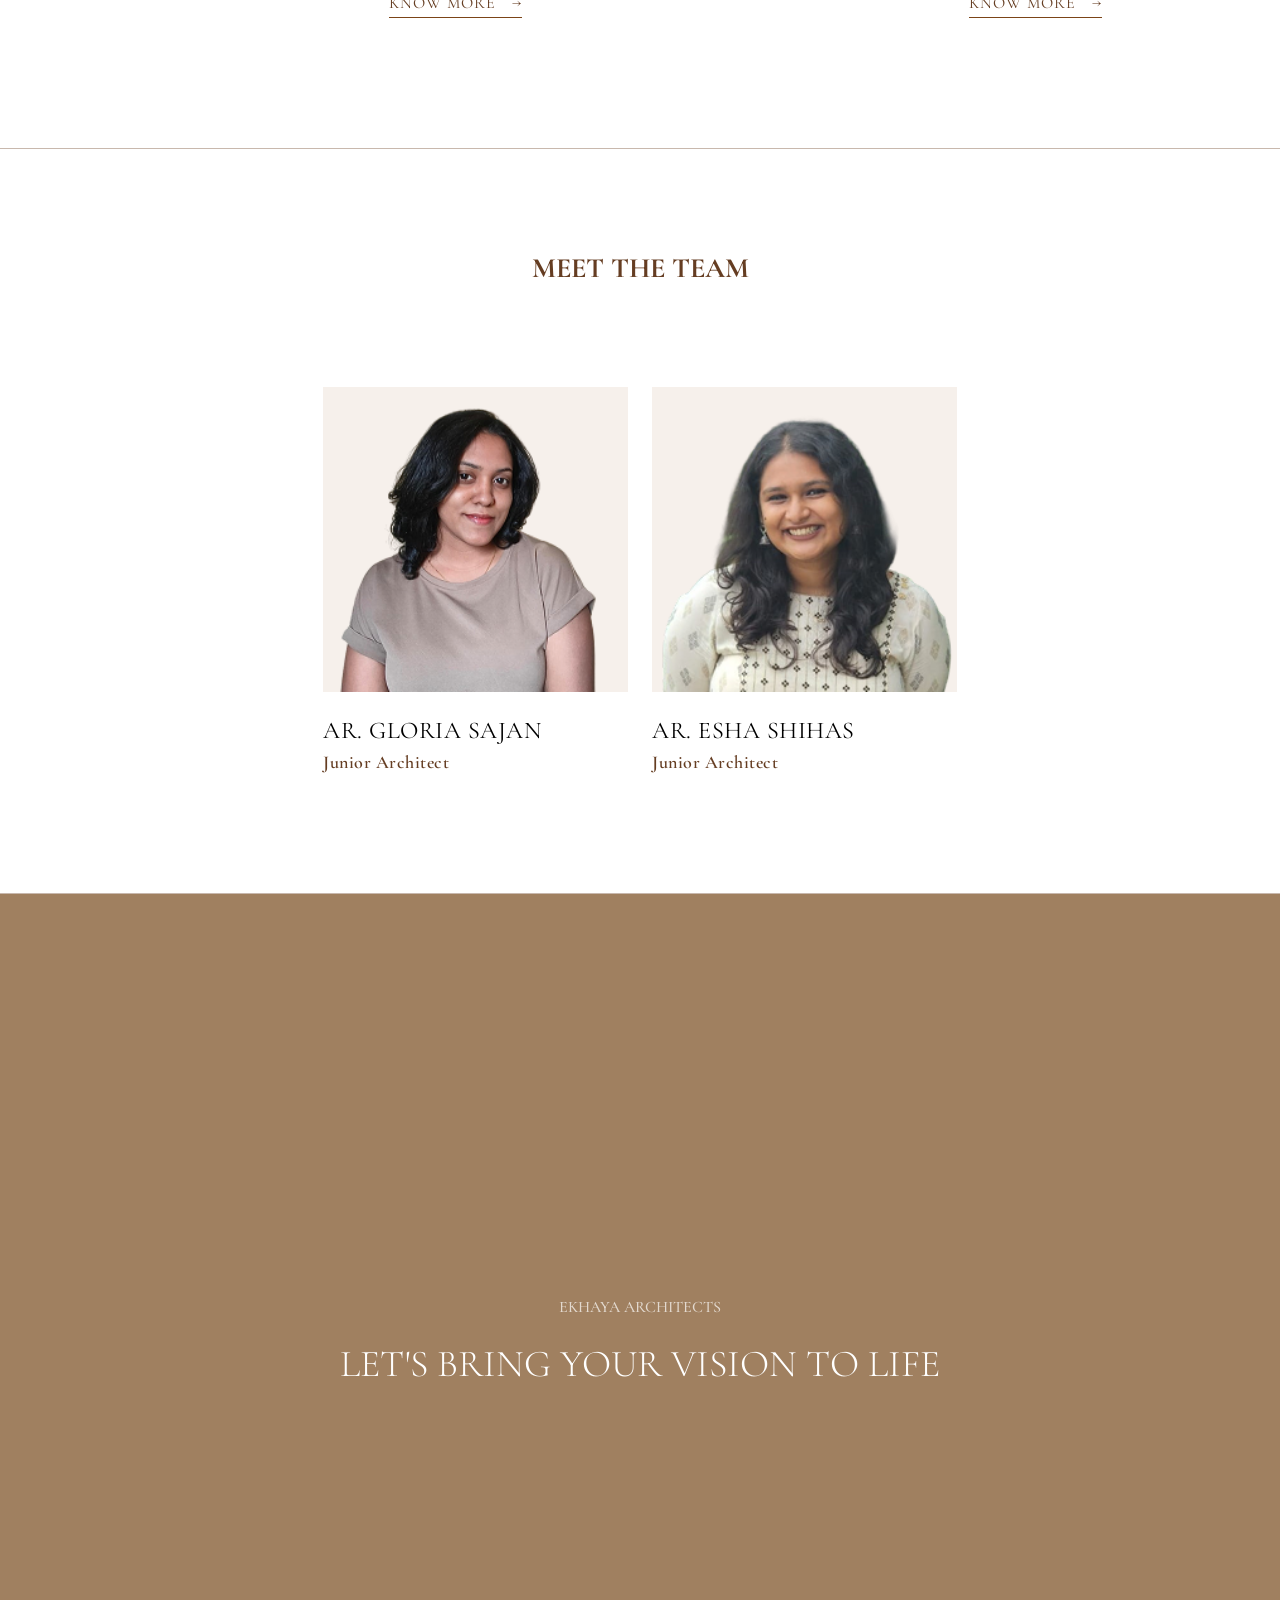
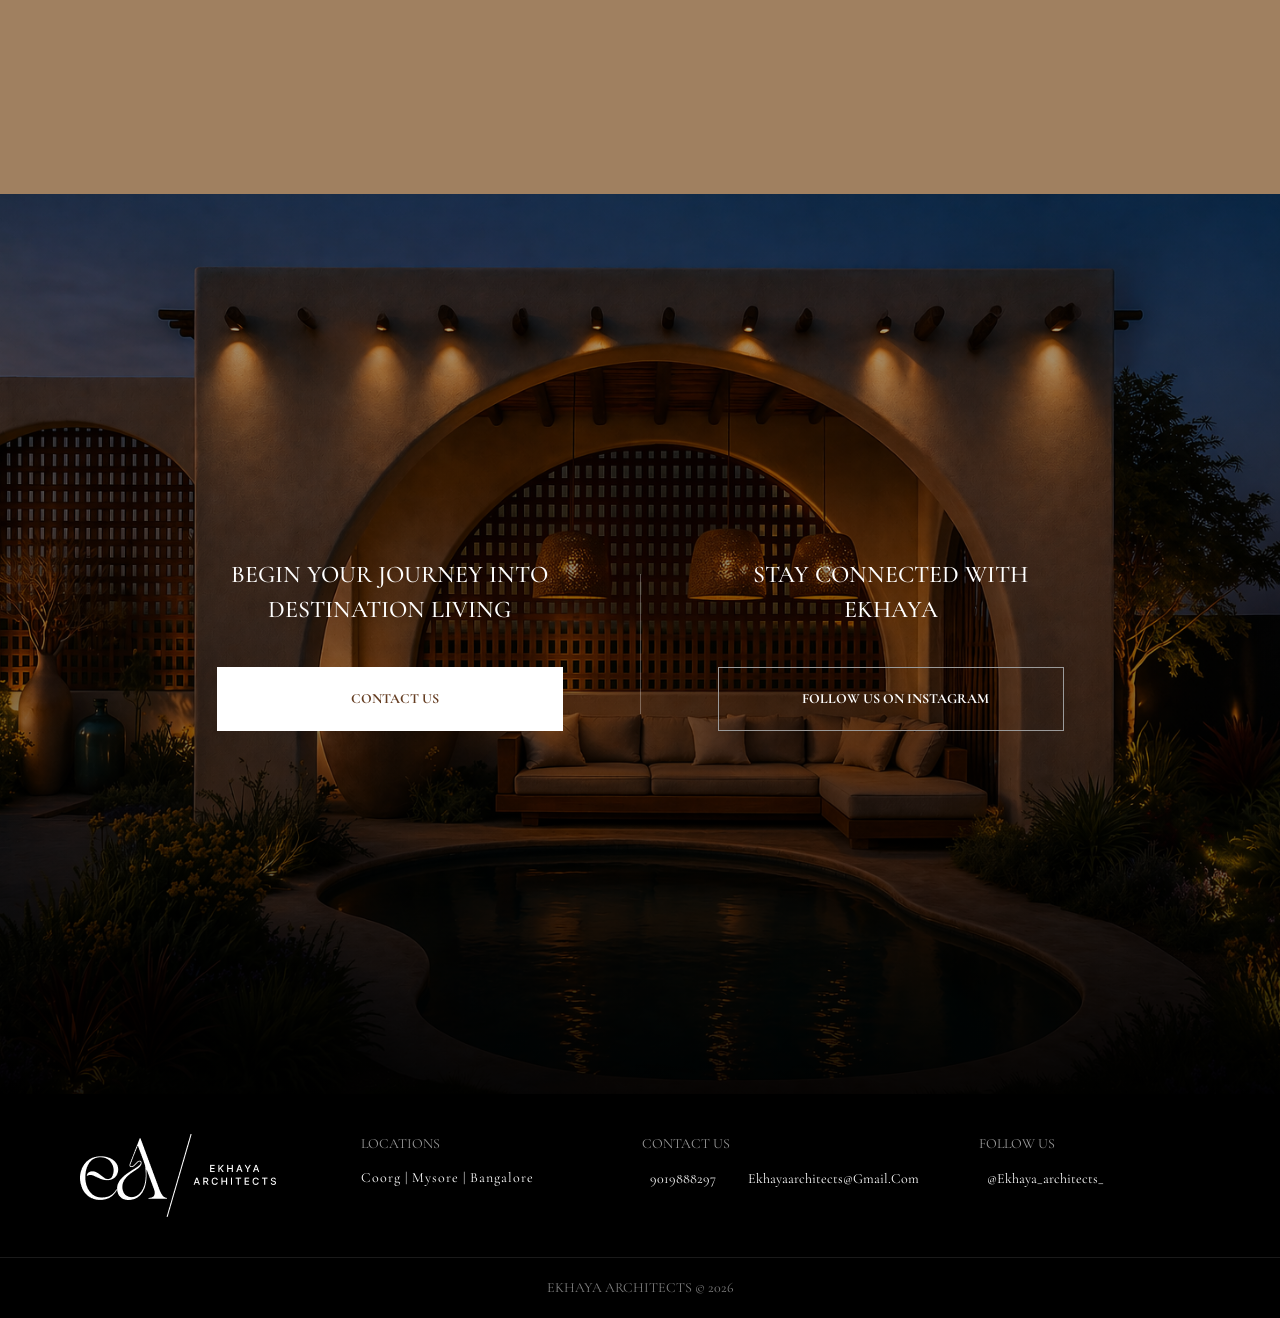
==== commit 60c7459b: "final push" ====
--- a/about.html
+++ b/about.html
@@ -298,7 +298,7 @@
             </div>
         </div>
         <div class="footer-bottom">
-            <p>EKHAYA ARCHITECTS © 2026</p>
+            <p>EKHAYA ARCHITECTS © <span id="currentYear">2026</span></p>
         </div>
     </section>
 
@@ -343,7 +343,7 @@
 
         <div class="or-divider"><span>or</span></div>
 
-        <form id="contactForm" action="https://formspree.io/f/xnqkvnzp" method="POST">
+        <form id="contactForm">
             <div class="form-row form-row--2">
                 <div class="form-field">
                     <label for="name">NAME<span class="required">*</span></label>
@@ -407,6 +407,12 @@
         </div>
     </aside>
 
+    <script type="text/javascript" src="https://cdn.jsdelivr.net/npm/@emailjs/browser@4/dist/email.min.js"></script>
+    <script type="text/javascript">
+       (function() {
+          emailjs.init("YOUR_PUBLIC_KEY");
+       })();
+    </script>
     <script src="./js/main.js"></script>
     <script src="./js/about.js"></script>
     <script src="https://cdn.jsdelivr.net/npm/swiper@11/swiper-bundle.min.js"></script>
--- a/css/style.css
+++ b/css/style.css
@@ -1679,6 +1679,13 @@
     width: 100%;
     padding: 16px 20px;
     border-radius: 8px;
+    display: inline-flex;
+    align-items: center;
+    justify-content: center;
+    gap: 10px;
+    position: relative;
+    z-index: 1;
+    text-decoration: none;
 }
 
 .btn--submit {
@@ -1759,7 +1766,7 @@
 .form-field input:focus,
 .form-field select:focus,
 .form-field textarea:focus {
-    background: rgba(255, 255, 255, 0.65);
+    background: var(--color-contact-bg);
 }
 
 .form-field select {
@@ -2603,9 +2610,15 @@
         padding: 14px 12px;
         font-size: 15px;
         border: 1.5px solid var(--color-border);
-        background: var(--color-white);
+        background: var(--color-contact-bg);
         border-radius: 0;
         height: 48px;
+    }
+
+    .form-field input:focus,
+    .form-field select:focus,
+    .form-field textarea:focus {
+        background: var(--color-contact-bg);
     }
 
     .form-field textarea {
@@ -2635,7 +2648,7 @@
 
     .phone-input input {
         border: none;
-        background: transparent;
+        background: var(--color-contact-bg);
         height: 100%;
     }
 
@@ -2647,8 +2660,12 @@
     }
 
     .form-field select {
-        background-color: var(--color-white);
+        background-color: var(--color-contact-bg);
         height: 48px;
+    }
+
+    .form-field select:focus {
+        background-color: var(--color-contact-bg);
     }
 
     .btn--submit {
@@ -2685,6 +2702,11 @@
         /* padding: 12px 10px; */
     }
 
+    .form-field input:focus,
+    .form-field select:focus {
+        background: var(--color-contact-bg);
+    }
+
     .btn--whatsapp,
     .btn--submit {
         height: 48px;
